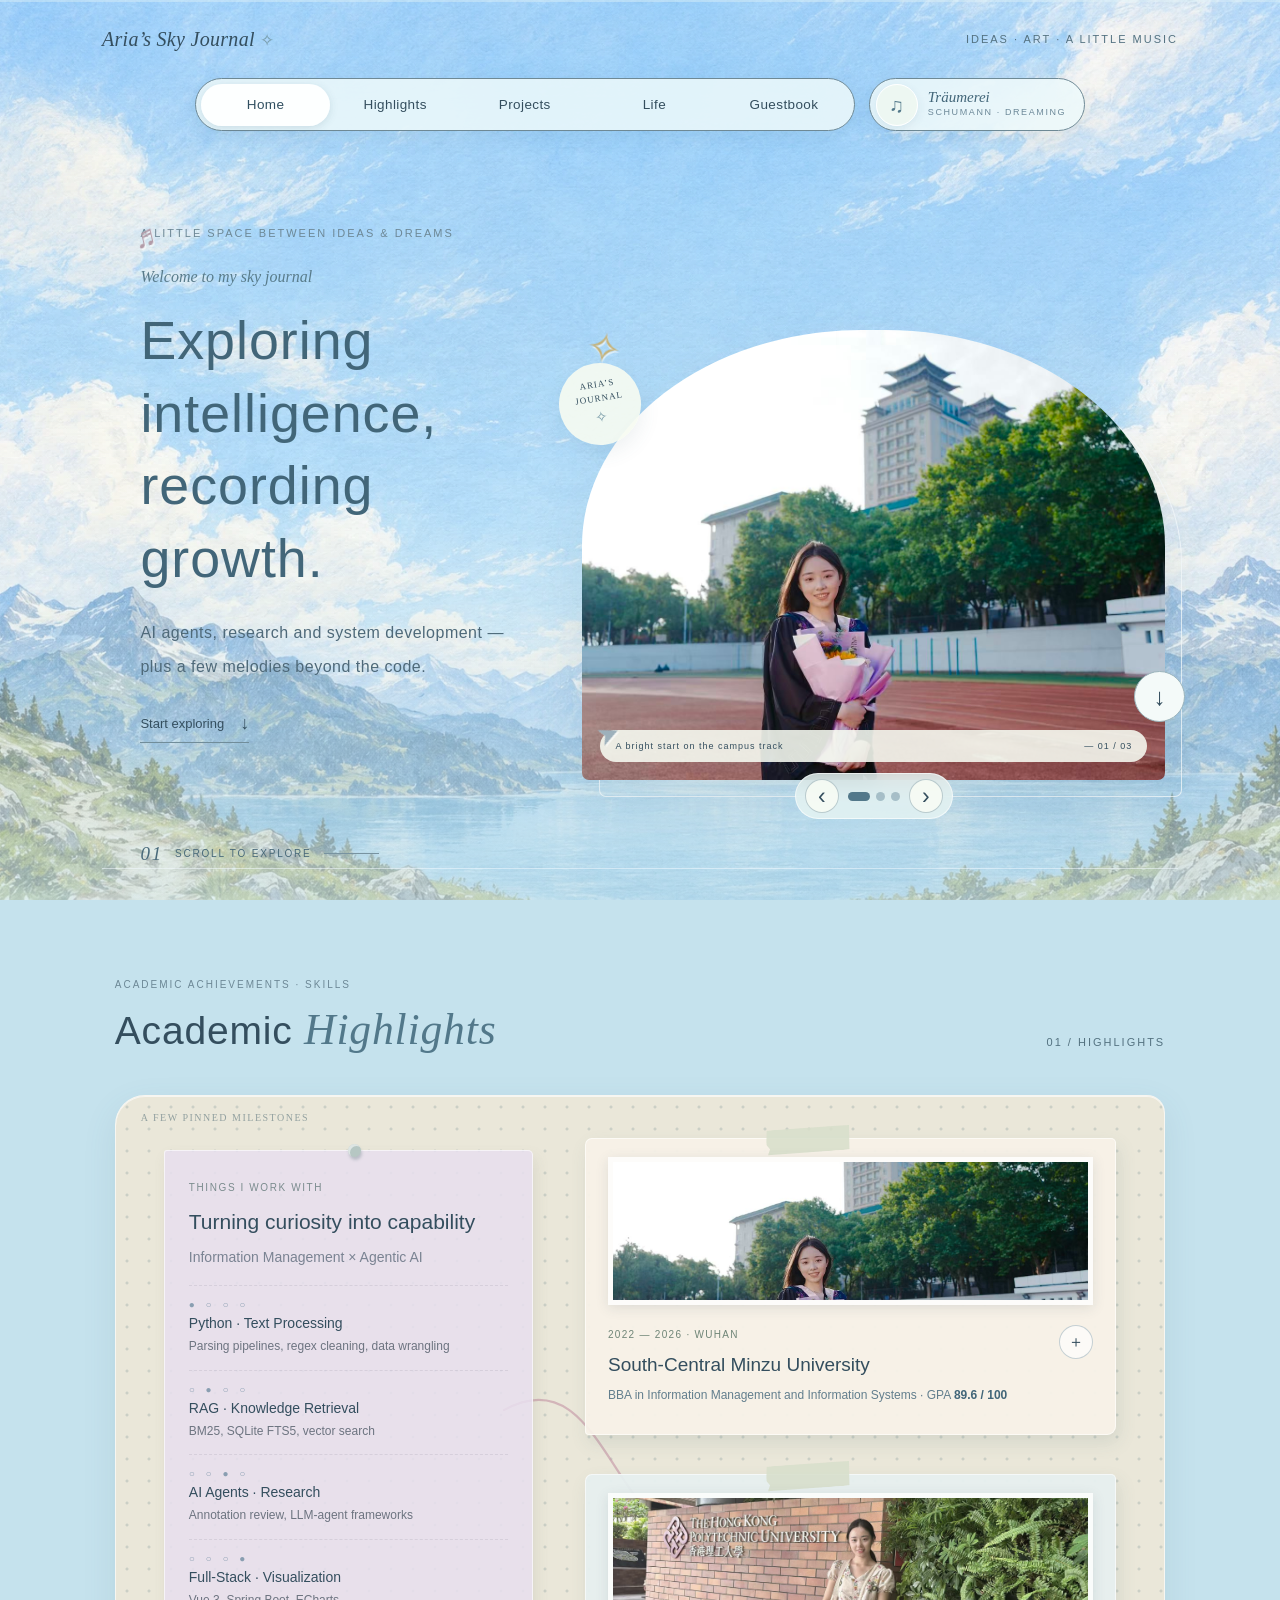
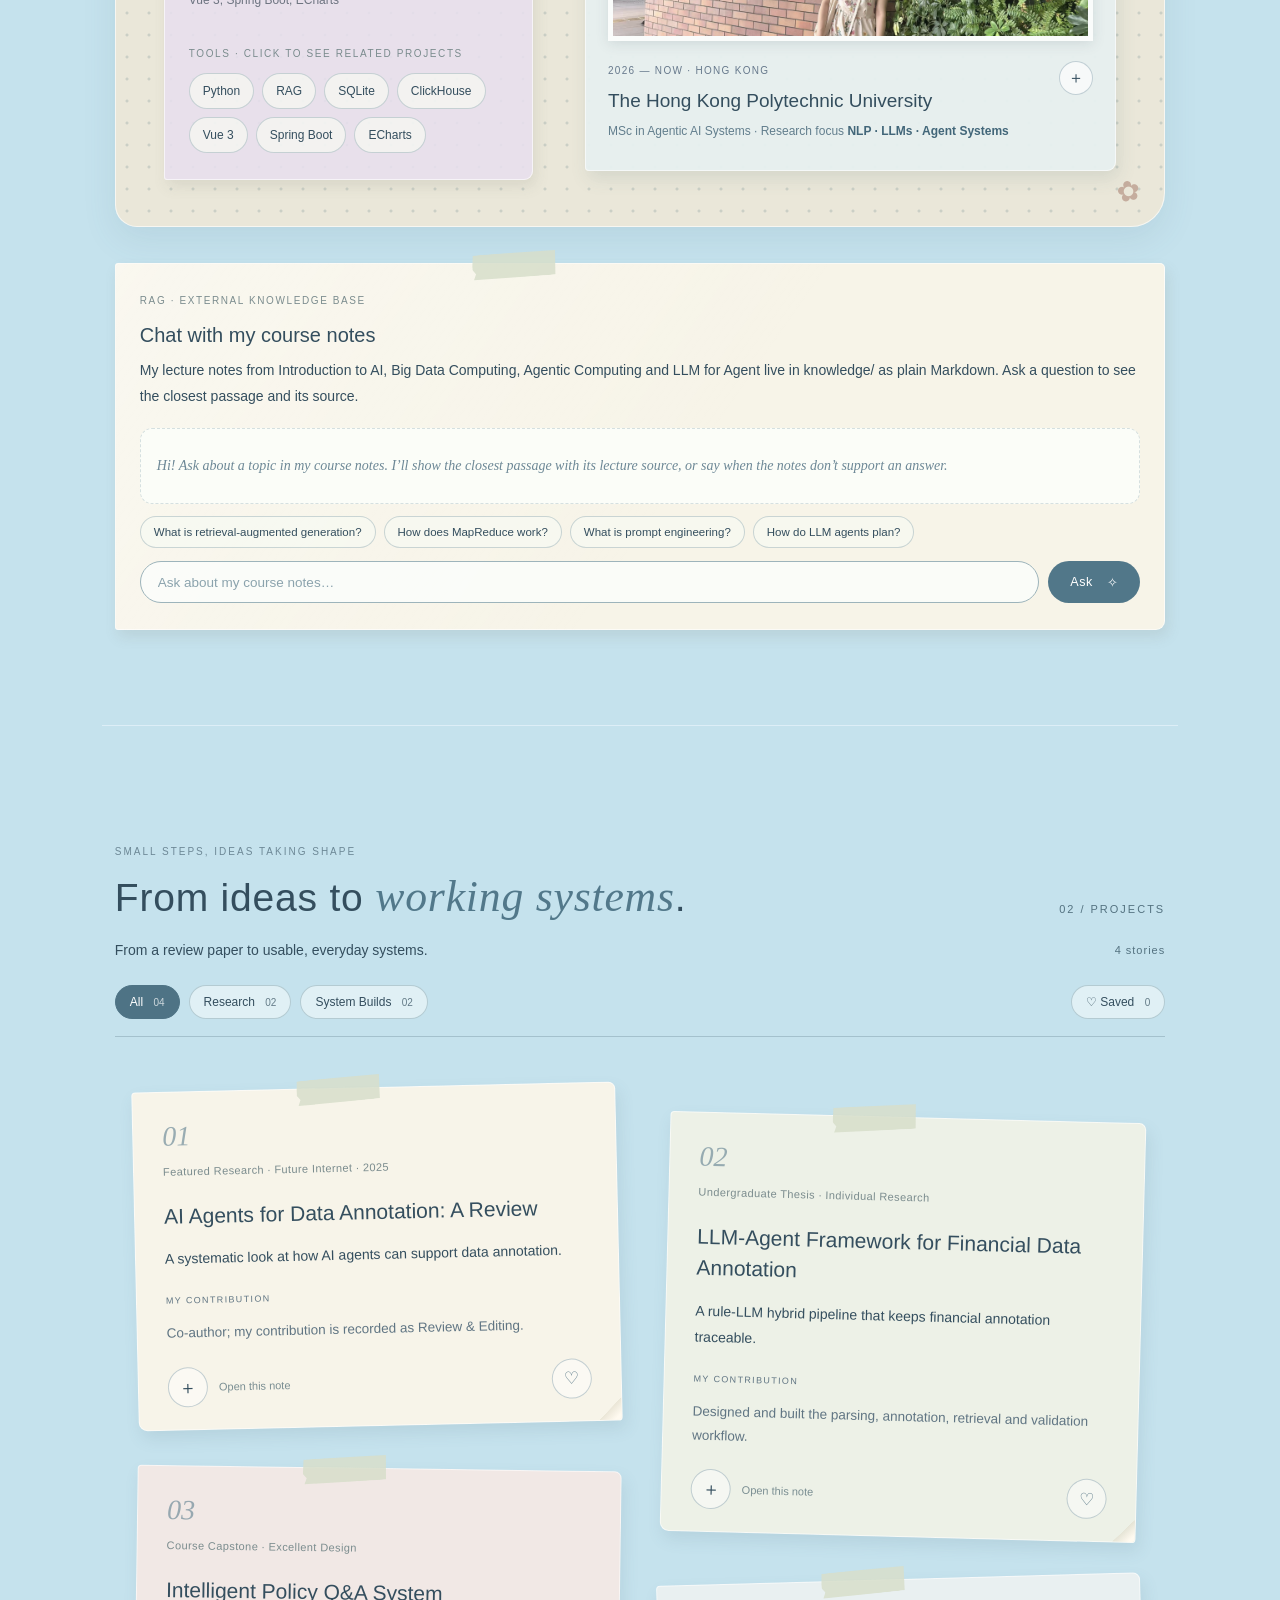
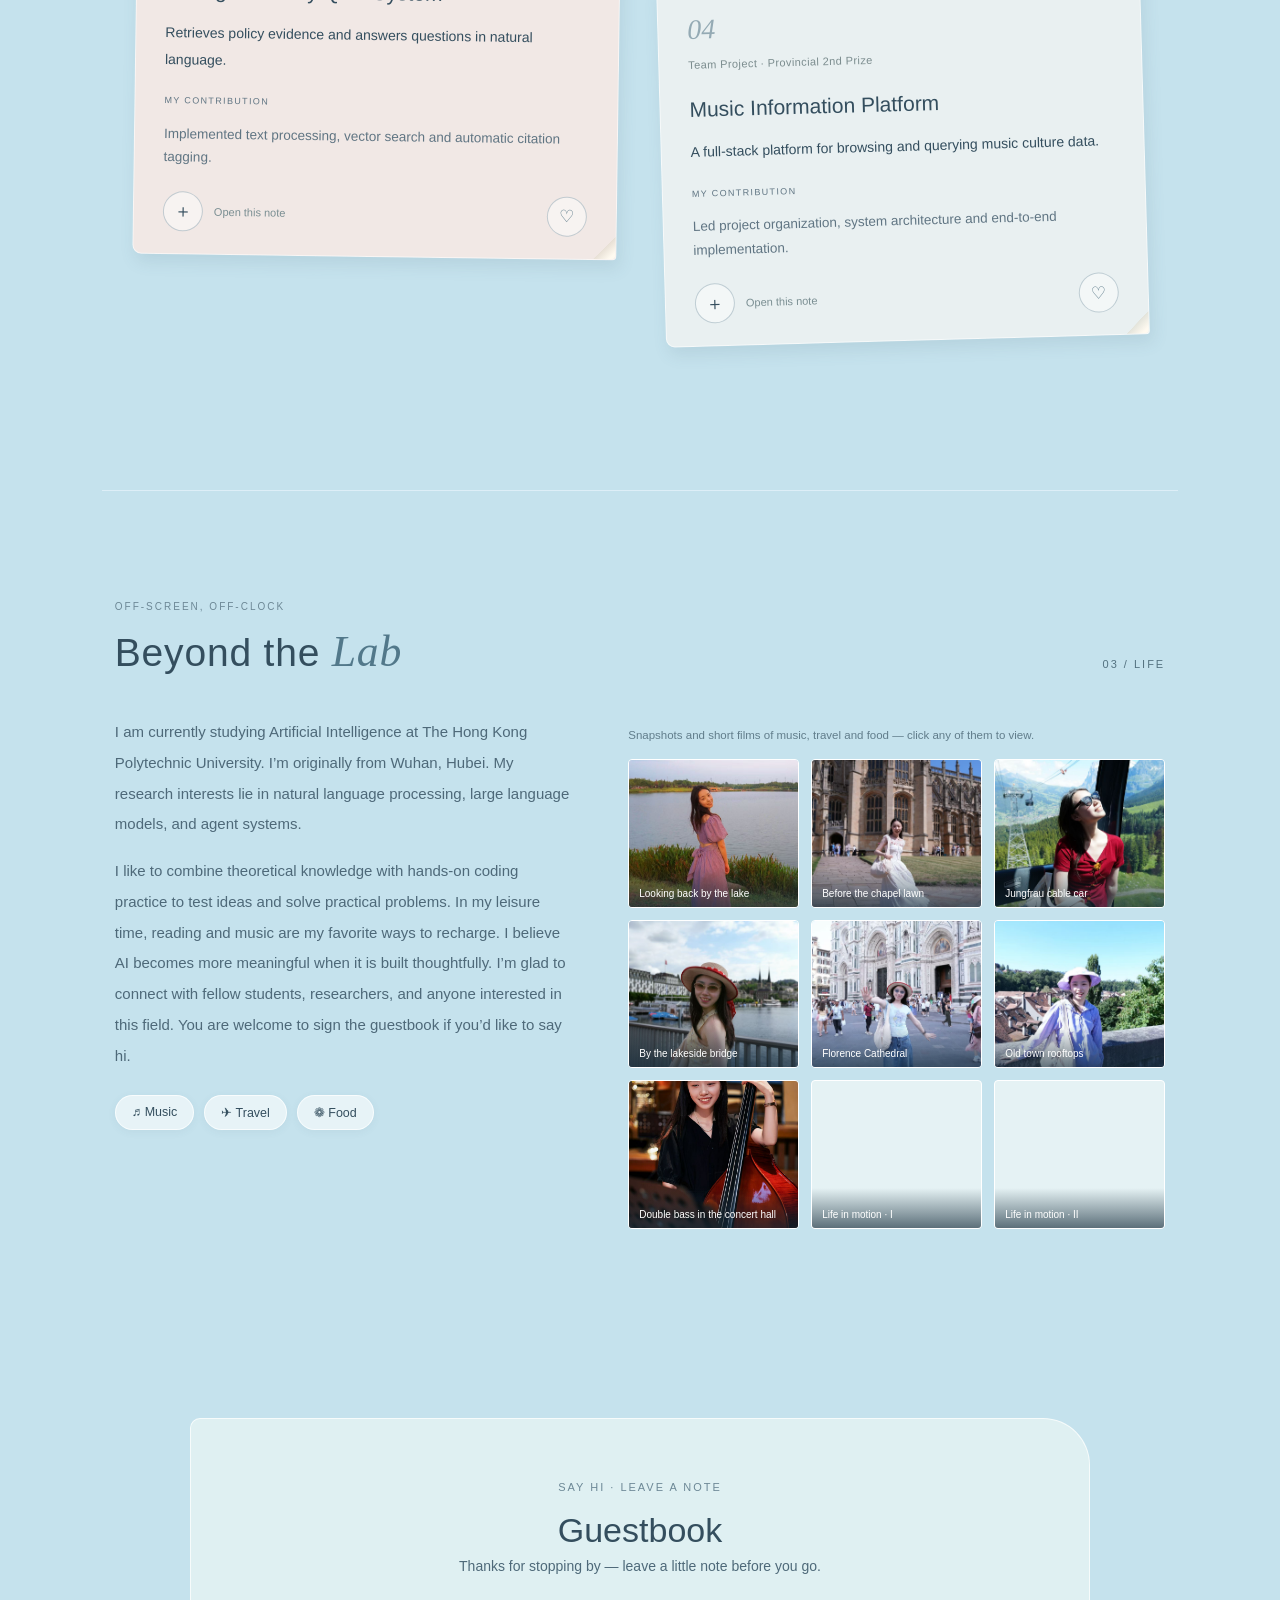
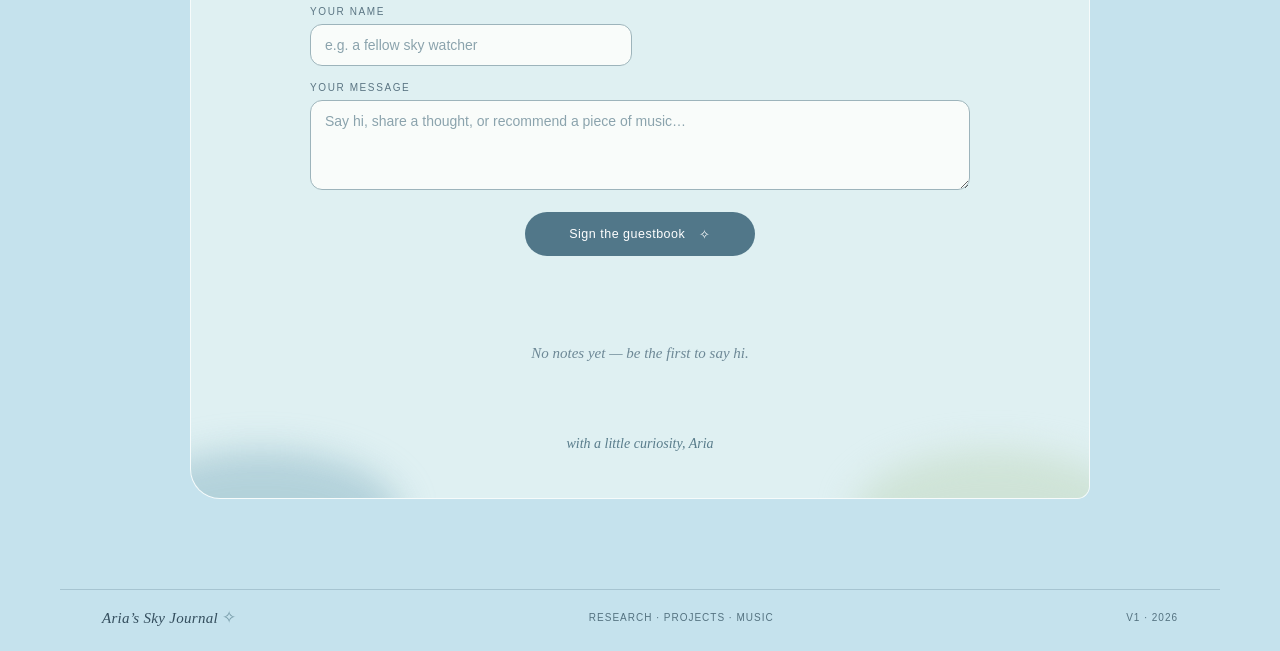
==== V1/index.html @ dca68eb3 "Add independently derived V1 portfolio under /V1" ====
<!doctype html>
<html lang="en">
<head>
<meta charset="utf-8">
<meta name="viewport" content="width=device-width,initial-scale=1">
<meta name="theme-color" content="#d5eaf3">
<meta name="description" content="Aria's sky journal: research, projects, campus highlights and a little music.">
<title>Aria’s Sky Journal</title>
<link rel="stylesheet" href="style.css">
<link rel="stylesheet" href="style.css">
<!-- 【V1迭代新增】Few-shot 生成的 pegboard 版式与内容状态反馈 -->
<link rel="stylesheet" href="v1.css">
</head>
<body>
<a class="skip" href="#main">Skip to main content</a>
<div class="paper-grain" aria-hidden="true"></div>
<div class="sky-cloud-layer" aria-hidden="true"></div>

<header class="masthead">
 <a class="wordmark" href="#home">Aria’s Sky Journal <span>✧</span></a>
 <span class="header-note">IDEAS · ART · A LITTLE MUSIC</span>
</header>

<!-- Music toggle sits beside the navigation bar, labelled with the English title of the piece -->
<div class="nav-bar">
 <nav class="pill-nav" aria-label="Page navigation">
  <a href="#home" data-nav="home">Home</a>
  <a href="#highlights" data-nav="highlights">Highlights</a>
  <a href="#projects" data-nav="projects">Projects</a>
  <a href="#life" data-nav="life">Life</a>
  <a href="#guestbook" data-nav="guestbook">Guestbook</a>
  <span class="nav-indicator" aria-hidden="true"></span>
 </nav>
 <div class="music-pill">
  <button id="sound-toggle" type="button" aria-pressed="false" aria-label="Play Schumann’s Träumerei" title="Play Schumann’s Träumerei"><span aria-hidden="true">♫</span></button>
  <span class="music-pill-text">Träumerei<small>Schumann · Dreaming</small></span>
 </div>
</div>

<div class="reading-progress" aria-hidden="true"><span id="progress-bar"></span></div>

<main id="main">

<!-- ======================= HOME ======================= -->
<section id="home" class="section hero-section" aria-labelledby="hero-title">
 <div class="home-stickers" aria-hidden="true"><span class="float-sticker sticker-note">♬</span><span class="float-sticker sticker-star">✧</span><span class="float-sticker sticker-plane">➤</span></div>
 <div class="hero-copy">
  <span class="eyebrow">A LITTLE SPACE BETWEEN IDEAS &amp; DREAMS</span>
  <p class="handwritten">Welcome to my sky journal</p>
  <h1 id="hero-title">Exploring intelligence,<br>recording growth.</h1>
  <p class="hero-description">AI agents, research and system development —<br>plus a few melodies beyond the code.</p>
  <a class="text-link" href="#highlights">Start exploring <span>↓</span></a>
  <div class="hero-caption"><span>01</span><span>SCROLL TO EXPLORE</span><i></i></div>
 </div>
 <div class="hero-art">
  <img id="hero-art-image" src="assets/hero-1.jpg" alt="Graduate in gown holding a bouquet on the campus track">
  <div class="photo-stamp">ARIA’S<br>JOURNAL <span>✧</span></div>
  <div class="art-caption"><span id="art-caption-text" aria-live="polite">A bright start on the campus track</span><span id="art-counter">— 01 / 03</span></div>
  <div class="art-controls" role="group" aria-label="Switch hero scenery">
   <button id="art-prev" class="art-step" aria-label="Previous scene">‹</button>
   <div id="art-dots"></div>
   <button id="art-next" class="art-step" aria-label="Next scene">›</button>
  </div>
  <a href="#highlights" class="circle-link" aria-label="Scroll down to explore">↓</a>
 </div>
</section>

<!-- ======================= HIGHLIGHTS ======================= -->
<section id="highlights" class="section highlights-section" aria-labelledby="highlights-title">
 <div class="section-heading reveal">
  <div><span class="eyebrow">ACADEMIC ACHIEVEMENTS · SKILLS</span><h2 id="highlights-title">Academic <em>Highlights</em></h2></div>
  <span class="section-number">01 / HIGHLIGHTS</span>
 </div>

 <div class="v1-highlight-board" role="group" aria-label="Academic and skills pinboard">
 <svg class="study-thread" viewBox="0 0 900 420" aria-hidden="true"><path d="M240 112 C390 28 385 350 570 290"/><path d="M558 279l23 10-16 17"/></svg>
 <div class="school-grid">
  <article class="paper-card school-card reveal" data-tilt>
   <span class="paper-tape" aria-hidden="true"></span>
   <img class="school-photo" src="assets/hero-1.jpg" alt="Aria holding a bouquet on a campus track" loading="lazy">
   <h3 class="school-title"><button class="school-head" type="button" aria-expanded="false" aria-controls="school-undergraduate">
    <span class="school-year">2022 — 2026 · WUHAN</span>
    <span class="school-name">South-Central Minzu University</span>
    <span class="school-sub">BBA in Information Management and Information Systems · GPA <strong>89.6 / 100</strong></span>
    <span class="school-toggle" aria-hidden="true">＋</span>
   </button></h3>
   <div class="school-detail" id="school-undergraduate" inert>
    <div><div class="school-detail-inner">
     <div class="school-columns">
      <div class="school-block">
       <span class="eyebrow">AWARDS</span>
       <ul class="award-list">
        <li><strong>First-Class University Scholarship</strong><span>2023</span></li>
        <li><strong>Third-Class University Scholarship</strong><span>2024 &amp; 2025</span></li>
        <li><strong>University Merit Student</strong><span>2023</span></li>
        <li><strong>Provincial 2nd Prize</strong><span>Chinese Collegiate Computing Competition</span></li>
       </ul>
      </div>
      <div class="school-block">
       <span class="eyebrow">OUTSTANDING ACADEMIC RECORDS</span>
       <ul class="record-list">
        <li><span>IS Development &amp; Practice</span><b>98</b></li>
        <li><span>Management Decision Analysis</span><b>97</b></li>
        <li><span>Web Development &amp; Design</span><b>95</b></li>
        <li><span>C Programming</span><b>95</b></li>
       </ul>
      </div>
     </div>
    </div></div>
   </div>
  </article>

  <article class="paper-card school-card sky-school reveal" data-tilt>
   <span class="paper-tape" aria-hidden="true"></span>
   <img class="school-photo" src="assets/hero-3.jpg" alt="Aria at the Hong Kong Polytechnic University entrance" loading="lazy">
   <h3 class="school-title"><button class="school-head" type="button" aria-expanded="false" aria-controls="school-postgraduate">
    <span class="school-year">2026 — NOW · HONG KONG</span>
    <span class="school-name">The Hong Kong Polytechnic University</span>
    <span class="school-sub">MSc in Agentic AI Systems · Research focus <strong>NLP · LLMs · Agent Systems</strong></span>
    <span class="school-toggle" aria-hidden="true">＋</span>
   </button></h3>
   <div class="school-detail" id="school-postgraduate" inert>
    <div><div class="school-detail-inner">
     <div class="school-block">
      <span class="eyebrow">CORE COURSES</span>
      <ul class="course-list">
       <li>LLM for Agent</li>
       <li>Big Data Computing</li>
       <li>Agentic Computing, Systems and Application</li>
       <li>Natural Language Processing</li>
       <li>Introduction to AI</li>
      </ul>
     </div>
    </div></div>
   </div>
  </article>
 </div>

 <article class="paper-card skill-paper reveal" data-tilt>
  <span class="paper-pin" aria-hidden="true"></span>
  <span class="eyebrow">THINGS I WORK WITH</span>
  <h3>Turning curiosity into capability</h3>
  <p class="skill-footnote">Information Management × Agentic AI</p>
  <ul class="skill-notes">
   <li><span class="skill-beads" aria-hidden="true">● ○ ○ ○</span><strong>Python · Text Processing</strong><small>Parsing pipelines, regex cleaning, data wrangling</small></li>
   <li><span class="skill-beads" aria-hidden="true">○ ● ○ ○</span><strong>RAG · Knowledge Retrieval</strong><small>BM25, SQLite FTS5, vector search</small></li>
   <li><span class="skill-beads" aria-hidden="true">○ ○ ● ○</span><strong>AI Agents · Research</strong><small>Annotation review, LLM-agent frameworks</small></li>
   <li><span class="skill-beads" aria-hidden="true">○ ○ ○ ●</span><strong>Full-Stack · Visualization</strong><small>Vue 3, Spring Boot, ECharts</small></li>
  </ul>
  <div class="skill-strip"><span class="eyebrow">TOOLS · CLICK TO SEE RELATED PROJECTS</span>
   <div>
    <button class="skill-chip" data-skill="Python">Python</button>
    <button class="skill-chip" data-skill="RAG">RAG</button>
    <button class="skill-chip" data-skill="SQLite">SQLite</button>
    <button class="skill-chip" data-skill="ClickHouse">ClickHouse</button>
    <button class="skill-chip" data-skill="Vue 3">Vue 3</button>
    <button class="skill-chip" data-skill="Spring Boot">Spring Boot</button>
    <button class="skill-chip" data-skill="ECharts">ECharts</button>
   </div>
  </div>
 </article>
 </div><!-- /v1-highlight-board -->

 <article class="paper-card knowledge-paper reveal" data-tilt>
  <span class="paper-tape" aria-hidden="true"></span>
  <span class="eyebrow">RAG · EXTERNAL KNOWLEDGE BASE</span>
  <h3>Chat with my course notes</h3>
  <p>My lecture notes from Introduction to AI, Big Data Computing, Agentic Computing and LLM for Agent live in <a href="knowledge/">knowledge/</a> as plain Markdown. Ask a question to see the closest passage and its source.</p>
  <div class="rag-chat">
   <div class="rag-log" id="rag-log" role="log" aria-live="polite">
   <p class="rag-welcome">Hi! Ask about a topic in my course notes. I’ll show the closest passage with its lecture source, or say when the notes don’t support an answer.</p>
   </div>
   <div class="rag-suggest" aria-label="Suggested questions">
    <button type="button">What is retrieval-augmented generation?</button>
    <button type="button">How does MapReduce work?</button>
    <button type="button">What is prompt engineering?</button>
    <button type="button">How do LLM agents plan?</button>
   </div>
   <form class="rag-input" id="rag-form">
    <input id="rag-question" type="text" maxlength="200" placeholder="Ask about my course notes…" autocomplete="off" aria-label="Ask about the course notes" required>
    <button class="primary" type="submit">Ask <span aria-hidden="true">✧</span></button>
   </form>
  </div>
 </article>
</section>

<!-- ======================= PROJECTS ======================= -->
<section id="projects" class="section projects-section" aria-labelledby="projects-title">
 <div class="section-heading reveal">
  <div><span class="eyebrow">SMALL STEPS, IDEAS TAKING SHAPE</span><h2 id="projects-title">From ideas to <em>working systems</em>.</h2></div>
  <span class="section-number">02 / PROJECTS</span>
 </div>
 <div class="projects-intro reveal"><p>From a review paper to usable, everyday systems.</p><span id="project-count" aria-live="polite">4 stories</span></div>
 <div class="filters reveal" role="group" aria-label="Filter projects by type">
  <button class="filter active" data-filter="all" aria-pressed="true">All <span>04</span></button>
  <button class="filter" data-filter="research" aria-pressed="false">Research <span>02</span></button>
  <button class="filter" data-filter="build" aria-pressed="false">System Builds <span>02</span></button>
  <button id="saved-filter" class="filter saved-filter" aria-pressed="false">♡ Saved <span id="saved-count">0</span></button>
 </div>
 <div id="project-list" class="project-list"></div>
</section>

<!-- ======================= LIFE ======================= -->
<section id="life" class="section life-section" aria-labelledby="life-title">
 <div class="section-heading reveal">
  <div><span class="eyebrow">OFF-SCREEN, OFF-CLOCK</span><h2 id="life-title">Beyond the <em>Lab</em></h2></div>
  <span class="section-number">03 / LIFE</span>
 </div>
 <div class="life-layout">
  <div class="life-copy reveal">
   <p>I am currently studying Artificial Intelligence at The Hong Kong Polytechnic University. I’m originally from Wuhan, Hubei. My research interests lie in natural language processing, large language models, and agent systems.</p>
   <p>I like to combine theoretical knowledge with hands-on coding practice to test ideas and solve practical problems. In my leisure time, reading and music are my favorite ways to recharge. I believe AI becomes more meaningful when it is built thoughtfully. I’m glad to connect with fellow students, researchers, and anyone interested in this field. You are welcome to sign the guestbook if you’d like to say hi.</p>
   <div class="hobby-badges"><span>♬ Music</span><span>✈ Travel</span><span>❁ Food</span></div>
  </div>
  <div class="life-media reveal">
   <p class="local-note">Snapshots and short films of music, travel and food — click any of them to view.</p>
   <div id="media-gallery" class="media-gallery" aria-live="polite"></div>
   <p id="gallery-empty" class="empty-state gallery-empty" hidden>No moments yet — add your favorite snapshots of music, travel and food.</p>
  </div>
 </div>
</section>

<!-- ======================= GUESTBOOK ======================= -->
<section id="guestbook" class="section guestbook-section" aria-labelledby="guestbook-title">
 <div class="guestbook-sky reveal">
  <div class="guestbook-stars" aria-hidden="true"><span>✧</span><span>⋆</span><span>✧</span><span>⋆</span><span>✧</span></div>
  <span class="eyebrow">SAY HI · LEAVE A NOTE</span>
  <h2 id="guestbook-title">Guestbook</h2>
  <p class="guestbook-intro">Thanks for stopping by — leave a little note before you go.</p>
  <form id="guestbook-form" class="guestbook-form">
   <label class="field"><span>YOUR NAME</span><input id="guest-name" name="name" type="text" maxlength="40" placeholder="e.g. a fellow sky watcher" autocomplete="name" required></label>
   <label class="field field-wide"><span>YOUR MESSAGE</span><textarea id="guest-message" name="message" rows="4" maxlength="500" placeholder="Say hi, share a thought, or recommend a piece of music…" required></textarea></label>
   <button class="primary" type="submit">Sign the guestbook <span aria-hidden="true">✧</span></button>
  </form>
  <div id="guestbook-list" class="guestbook-list" aria-live="polite"></div>
  <p id="guestbook-empty" class="empty-state">No notes yet — be the first to say hi.</p>
  <span class="handwritten guestbook-sign">with a little curiosity, Aria</span>
 </div>
</section>

</main>

<footer>
 <a class="wordmark" href="#home">Aria’s Sky Journal <span>✧</span></a>
 <span>RESEARCH · PROJECTS · MUSIC</span>
 <span>V1 · 2026</span>
</footer>

<button class="back-top" aria-label="Back to top">↑</button>

<dialog id="media-dialog" class="media-dialog">
 <button class="dialog-close" aria-label="Close preview">×</button>
 <div id="media-content"></div>
 <p id="media-caption"></p>
</dialog>

<audio id="soundtrack" src="assets/traumerei.mp3" preload="auto" loop hidden></audio>
<p id="audio-status" class="sr-only" role="status" aria-live="polite"></p>

<script src="projects.js"></script>
<script src="knowledge-data.js"></script>
<script src="app.js"></script>
<script src="rag.js"></script>
<!-- 【V1迭代新增】导航语义、拼贴布局与微交互 -->
<script src="v1.js"></script>

</body>
</html>
---- V1/style.css ----
/* ============================================================
   Aria's Sky Journal — V1 base styles inherited from frozen V0
   Soft sky palette, paper cards, desktop-first layout.
   ============================================================ */
:root{
 --ink:#344e5e;--muted:#627e8d;--line:#7995a1;--paper:#f4fafb;
 --blue:#b9dfef;--accent:#52788a;--ease:cubic-bezier(.22,.72,.2,1);
 --paper-cream:#f7f4e8;--paper-pink:#f5e8e4;--paper-sage:#e7eee5;--paper-lilac:#ece6f1;
 --mountain-shift:0px;--cloud-shift:0px;
}
*{box-sizing:border-box}
html{scroll-behavior:smooth;scroll-padding-top:104px}
body{margin:0;color:var(--ink);font-family:"Avenir Next","Helvetica Neue",Helvetica,Arial,sans-serif;background:#c5e2ed url('assets/sky.webp') center top/cover fixed;min-height:100vh}
.paper-grain{position:fixed;inset:0;pointer-events:none;z-index:-1;background:linear-gradient(180deg,#f6fbfd1a 0%,#ecf9fb2e 55%,#d2eaf1a8 100%)}
a{color:inherit;text-decoration:none}
button,input,textarea{font:inherit;color:inherit}
button,a,label{touch-action:manipulation}
button{cursor:pointer}
a:focus-visible,button:focus-visible,label:focus-within,input:focus-visible,textarea:focus-visible{outline:2px solid #365b6e;outline-offset:3px}
.sr-only{position:absolute;width:1px;height:1px;padding:0;margin:-1px;overflow:hidden;clip:rect(0 0 0 0);white-space:nowrap;border:0}
.skip{position:fixed;top:-100px;left:15px;z-index:50;padding:12px;background:white}.skip:focus{top:15px}
.handwritten{font:italic 16px Georgia,serif;color:#597c8b}
.eyebrow{font-size:11px;letter-spacing:2px;color:#6d8896}

/* ---------- header ---------- */
.masthead{height:78px;max-width:1160px;margin:auto;padding:0 42px;display:flex;align-items:center;justify-content:space-between}
.wordmark{font:italic 20px Georgia,serif;letter-spacing:.3px}
.wordmark span{font:normal 17px sans-serif;color:#769ba8}
.header-note{font-size:11px;letter-spacing:2px;color:#547281}

/* ---------- navigation bar + music pill ---------- */
.nav-bar{position:sticky;top:13px;z-index:20;width:min(960px,calc(100% - 40px));height:53px;margin:0 auto -53px;display:flex;align-items:center;justify-content:center;gap:14px}
.pill-nav{position:relative;flex:0 1 660px;height:53px;display:flex;align-items:center;padding:5px;border:1px solid #6e8995;border-radius:36px;background:#eef9fbd9;backdrop-filter:blur(18px);-webkit-backdrop-filter:blur(18px);box-shadow:0 5px 20px #395a6b14}
.pill-nav a{position:relative;z-index:1;flex:1;height:42px;display:grid;place-items:center;font-size:13.5px;letter-spacing:.4px;border-radius:25px;white-space:nowrap;transition:color .25s}
.pill-nav a.active{color:#304f60}
.pill-nav a:hover{color:#31566b}
.nav-indicator{position:absolute;width:calc((100% - 10px)/5);height:42px;left:5px;top:5px;border-radius:25px;background:#ffffffed;box-shadow:0 2px 9px #375b6b26;transform:translateX(var(--nav-x,0));transition:transform .42s var(--ease)}
.music-pill{display:flex;align-items:center;gap:10px;height:53px;padding:5px 18px 5px 6px;border:1px solid #6e8995;border-radius:36px;background:#eef9fbd9;backdrop-filter:blur(18px);-webkit-backdrop-filter:blur(18px);box-shadow:0 5px 20px #395a6b14}
#sound-toggle{width:42px;height:42px;flex:none;display:grid;place-items:center;border:1px solid #fff;border-radius:50%;background:#eff9f2dc;color:#52788a;box-shadow:0 3px 10px #34536518;transition:transform .2s,background .3s,color .3s}
#sound-toggle span{font-size:20px;line-height:1}
#sound-toggle:hover{transform:scale(1.07);background:#fff}
#sound-toggle.is-playing{background:#52788a;color:#fff}
#sound-toggle.is-playing span{display:inline-block;animation:note-nod 1.8s ease-in-out infinite}
.music-pill-text{display:grid;line-height:1.3;font:italic 15px Georgia,serif;color:#426679;white-space:nowrap}
.music-pill-text small{font:9px/1.5 sans-serif;letter-spacing:1.6px;color:#6c8898;text-transform:uppercase}
.reading-progress{height:2px;position:fixed;z-index:30;top:0;left:0;right:0;background:#dff1f56c}
.reading-progress span{display:block;width:0;height:100%;background:#527b8e;transition:width .08s linear}

/* ---------- shared layout ---------- */
main{max-width:1160px;margin:auto;padding:0 42px}
.section{scroll-margin-top:96px;position:relative}
.section-heading{display:flex;justify-content:space-between;align-items:end;margin-bottom:41px}
.section-heading .eyebrow{font-size:10px}
.section-heading h2{font-size:clamp(30px,3.2vw,39px);font-weight:500;letter-spacing:.8px;margin:12px 0 0}
.section-heading h2 em{font:italic 1.12em Georgia,serif;color:#52788a}
.section-number{padding-bottom:6px;font-size:11px;letter-spacing:2px;color:#547280}
.empty-state{text-align:center;padding:40px 20px;font:italic 15px Georgia,serif;color:#6d8896}

/* scroll-reveal animation */
.reveal{opacity:0;transform:translateY(22px);transition:opacity .75s var(--ease),transform .75s var(--ease)}
.reveal.in-view{opacity:1;transform:none}

/* ---------- hero ---------- */
.hero-section{min-height:710px;height:min(790px,calc(100svh - 80px));padding-top:145px;padding-bottom:80px;display:grid;grid-template-columns:.83fr 1.17fr;align-items:center;gap:58px}
.hero-copy{align-self:center;padding:0 0 23px 3vw}
.hero-copy .handwritten{margin:27px 0 18px}
.hero-copy h1{font-size:clamp(42px,4.2vw,54px);font-weight:500;line-height:1.35;letter-spacing:1px;margin:0;color:#426679}
.hero-description{font-size:16px;line-height:2.1;letter-spacing:.5px;color:#4e6979;margin:22px 0 29px}
.text-link{display:inline-flex;align-items:center;gap:16px;border-bottom:1px solid #718d9a;padding:0 0 8px;font-size:13px}
.text-link span{font-size:18px;transition:transform .2s}
.text-link:hover span{transform:translateY(3px)}
.hero-caption{margin-top:100px;display:flex;align-items:center;gap:12px;font-size:10px;letter-spacing:1.8px;color:#496a7a}
.hero-caption>span:first-child{font:italic 19px Georgia,serif}
.hero-caption i{display:block;width:55px;height:1px;background:#7893a0}
.hero-art{height:450px;align-self:center;position:relative;margin-right:1vw}
.hero-art:before{content:"";position:absolute;inset:17px -17px -17px 17px;border:1px solid #f7fcfdc2;border-radius:48% 48% 7px 7px}
.hero-art>img{position:relative;width:100%;height:100%;object-fit:cover;border-radius:48% 48% 7px 7px;box-shadow:0 24px 55px #3d61751c;cursor:pointer;transition:opacity .55s ease-out,transform 1.1s ease-out}
.hero-art:hover>img{transform:scale(1.015)}
.photo-stamp{position:absolute;top:33px;left:-23px;border-radius:50%;background:#f7fbf1e8;width:82px;height:82px;display:grid;align-content:center;text-align:center;font:9px/1.55 Georgia,serif;letter-spacing:1px;transform:rotate(-9deg);box-shadow:0 8px 20px #3e607317}
.photo-stamp span{font-size:15px;color:#789aa7}
.art-caption{position:absolute;bottom:18px;left:18px;right:18px;border-radius:22px;padding:11px 15px;background:#f7fcf3df;font:italic 13px Georgia,serif;display:flex;justify-content:space-between;gap:10px}
.art-caption span{font:9px sans-serif;letter-spacing:1px;align-self:center}
#art-caption-text{transition:opacity .55s ease-out}
.art-controls{position:absolute;z-index:3;left:50%;bottom:-39px;transform:translateX(-50%);display:flex;align-items:center;gap:9px;padding:5px 9px;border:1px solid #fff9;border-radius:24px;background:#eaf7f4c7;backdrop-filter:blur(10px);-webkit-backdrop-filter:blur(10px)}
.art-step{width:34px;height:34px;display:grid;place-items:center;padding:0;border:1px solid #7795a277;border-radius:50%;background:#f7fbf4e8;font-size:23px;line-height:1;transition:transform .2s,background .2s}
.art-step:hover{transform:scale(1.06);background:#fff}
#art-dots{display:flex;align-items:center;gap:6px}
.scene-dot{width:9px;height:9px;padding:0;border:0;border-radius:50%;background:#67899a77;transition:width .22s,background .22s}
.scene-dot[aria-pressed="true"]{width:22px;border-radius:8px;background:#52788a}
.circle-link{position:absolute;right:-20px;bottom:58px;border-radius:50%;width:51px;height:51px;background:#f4faf9;border:1px solid #9bb4bb;display:grid;place-items:center;font-size:24px;transition:transform .25s}
.circle-link:hover{transform:translateY(4px)}

/* ---------- highlights section ---------- */
.highlights-section{padding:105px max(1vw,0px) 95px;border-top:1px solid #f2faff88}
.school-grid{display:grid;grid-template-columns:1fr 1fr;gap:34px;align-items:start;margin-bottom:38px}
.school-card{--angle:-1.2deg;background:var(--paper-sage);padding:24px 24px 20px}
.school-card.sky-school{--angle:1.2deg;background:#e3eaf0}
.school-title{margin:0}
.school-head{position:relative;display:block;width:100%;text-align:left;background:none;border:0;padding:4px 46px 6px 0;cursor:pointer}
.school-year{display:block;font-size:10px;letter-spacing:2px;color:#6f8577;margin-top:6px}
.sky-school .school-year{color:#67798c}
.school-name{display:block;font-size:21px;font-weight:500;line-height:1.45;margin:10px 0 6px;color:var(--ink)}
.school-sub{display:block;font-size:13px;line-height:1.8;color:var(--muted)}
.school-sub strong{color:#426679;font-weight:600}
.school-toggle{position:absolute;right:0;top:6px;width:34px;height:34px;border:1px solid #7795a26b;border-radius:50%;background:#ffffffa8;display:grid;place-items:center;font-size:16px;transition:transform .4s var(--ease),background .3s}
.school-card.open .school-toggle{transform:rotate(45deg);background:#fff}
.school-detail{display:grid;grid-template-rows:0fr;transition:grid-template-rows .55s var(--ease)}
.school-detail>div{min-height:0;overflow:hidden}
.school-card.open .school-detail{grid-template-rows:1fr}
.school-detail-inner{padding:18px 2px 10px;border-top:1px dashed #9db4bb66;margin-top:14px}
.school-columns{display:grid;grid-template-columns:1fr 1fr;gap:26px}
.school-block .eyebrow{display:block;margin-bottom:4px}

/* paper cards */
.paper-card{position:relative;align-self:start;min-width:0;background:var(--paper-cream);padding:26px 24px;border:1px solid #fff9;border-radius:3px 5px 9px 3px;box-shadow:3px 7px 14px #76766d24;transform:perspective(900px) rotate(var(--angle,0deg)) rotateX(var(--tilt-x,0deg)) rotateY(var(--tilt-y,0deg));transition:transform .6s ease-out,box-shadow .6s ease-out;background-image:linear-gradient(125deg,#ffffff55,transparent 55%)}
.paper-card[data-tilt]:hover{transform:perspective(900px) translateY(-4px) rotate(calc(var(--angle,0deg) + .6deg)) rotateX(var(--tilt-x,0deg)) rotateY(var(--tilt-y,0deg));box-shadow:4px 13px 23px #6a76782d,0 0 20px #fff7;z-index:3}
.paper-card h3{font-size:20px;font-weight:500;line-height:1.5;margin:12px 0 8px}
.paper-card p{font-size:14px;line-height:1.85;margin:8px 0}
.paper-card .eyebrow{font-size:10px;letter-spacing:1.6px;color:#7b8c8e}
.paper-tape{position:absolute;top:-12px;left:34%;width:85px;height:26px;background:#d8dfcad9;transform:rotate(-5deg);clip-path:polygon(2% 0,99% 6%,97% 100%,1% 95%,4% 73%,0 55%);box-shadow:0 2px 4px #5167510d}
.paper-pin{position:absolute;top:-7px;left:50%;width:13px;height:13px;border-radius:50%;background:#b6c7c3;box-shadow:1px 3px 3px #607b8155,inset 2px 2px #fff8}
.award-list{list-style:none;margin:12px 0 0;padding:0}
.award-list li{display:flex;justify-content:space-between;gap:14px;align-items:baseline;padding:11px 0;border-top:1px dashed #c9a8a466}
.award-list strong{font-weight:500;font-size:14px;line-height:1.6}
.award-list span{font-size:11px;color:#8a7a80;text-align:right;white-space:nowrap}
.record-list{list-style:none;margin:12px 0 0;padding:0}
.record-list li{display:flex;justify-content:space-between;align-items:center;gap:12px;padding:8.5px 0;border-top:1px dashed #b1aabb55;font-size:13px}
.record-list b{font:italic 17px Georgia,serif;color:#7a6f8a}
.course-list{list-style:none;margin:14px 0 0;padding:0;display:grid;gap:9px}
.course-list li{position:relative;padding:10px 14px 10px 32px;background:#f2f7f0;border:1px dashed #a4b4a566;border-radius:14px;font-size:13px;line-height:1.6}
.course-list li::before{content:"✧";position:absolute;left:13px;top:50%;transform:translateY(-50%);color:#8fa98f;font-size:12px}
.skill-paper{--angle:.6deg;background:#ece6f0ed}
.skill-paper .skill-notes{display:grid;grid-template-columns:1fr 1fr;column-gap:40px}
.skill-footnote{font-size:12px;color:#7a8392}
.skill-notes{padding:0;list-style:none;margin:14px 0 0}
.skill-notes li{padding:11px 0;border-top:1px dashed #b1aabb55}
.skill-notes strong,.skill-notes small,.skill-beads{display:block}
.skill-notes strong{font-size:14px;font-weight:500;margin:5px 0}
.skill-notes small{font-size:12px;line-height:1.7;color:#6d7480}
.skill-beads{font-size:10px;letter-spacing:5px;color:#a193ac}
.skill-strip{margin-top:20px}
.skill-strip>span{font-size:10px;letter-spacing:1.6px;color:#7b8c8e}
.skill-strip>div{display:flex;flex-wrap:wrap;gap:8px;margin-top:12px}
.skill-chip{font-size:12px;line-height:1.35;padding:9px 13px;border:1px solid #7795a25c;border-radius:20px;background:#f7faf3b5;transition:background .25s,color .25s,transform .25s}
.skill-chip:hover{transform:translateY(-2px);background:#fff}
.skill-chip.active{background:#4e7385;color:#fff;border-color:#4e7385}
.knowledge-paper{margin-top:36px;--angle:-.6deg}
.rag-chat{margin-top:18px}
.rag-log{display:grid;gap:10px;max-height:300px;overflow-y:auto;padding:16px;background:#fbfdf8;border:1px dashed #9db4bb66;border-radius:12px}
.rag-welcome{margin:0;font:italic 13.5px/1.8 Georgia,serif;color:#6d8896}
.rag-msg{max-width:86%;padding:10px 14px;border-radius:13px;font-size:13px;line-height:1.75}
.rag-msg.user{justify-self:end;background:#52788a;color:#fff;border-bottom-right-radius:4px}
.rag-msg.bot{justify-self:start;background:#fff;border:1px solid #e2e8dd;border-bottom-left-radius:4px;overflow-wrap:anywhere}
.rag-msg.status{justify-self:start;background:transparent;border:0;padding:2px 4px;font:italic 12px Georgia,serif;color:#7b93a0}
.rag-src{display:block;margin-top:9px;font:italic 11.5px Georgia,serif;color:#7b8c8e}
.rag-more{display:block;margin-top:5px;font-size:11.5px;color:#6d8896}
.rag-suggest{display:flex;flex-wrap:wrap;gap:8px;margin-top:12px}
.rag-suggest button{font-size:11.5px;line-height:1.4;padding:7px 13px;border:1px solid #7795a25c;border-radius:18px;background:#f7faf3b5;transition:background .25s,transform .25s}
.rag-suggest button:hover{transform:translateY(-2px);background:#fff}
.rag-input{display:flex;gap:9px;margin-top:13px}
.rag-input input{flex:1;min-width:0;border:1px solid #9db4bb;background:#fbfdfaee;border-radius:24px;padding:11px 17px;font-size:13.5px;transition:border-color .25s,box-shadow .25s}
.rag-input input::placeholder{color:#8ba3ad}
.rag-input input:focus{outline:none;border-color:#52788a;box-shadow:0 0 0 3px #52788a22}
.rag-input .primary{min-height:42px;padding:0 22px}

/* ---------- projects ---------- */
.projects-section{padding:115px max(1vw,0px) 95px;border-top:1px solid #f2faff88}
.projects-intro{display:flex;align-items:center;justify-content:space-between;margin:-20px 0 27px}
.projects-intro p{font-size:14px;margin:0}
.projects-intro span{font-size:11px;letter-spacing:1px;color:#547280}
.filters{display:flex;gap:9px;align-items:center;flex-wrap:wrap;padding:0 0 17px;border-bottom:1px solid #6987975c}
.filter{font-size:12px;background:#eef8f9a8;border:1px solid #70909b63;border-radius:22px;padding:9px 14px;transition:background .25s,color .25s,border-color .25s}
.filter span{font-size:10px;margin-left:7px;opacity:.72}
.filter:hover,.filter.active{background:#4e7385;color:white;border-color:#4e7385}
.saved-filter{margin-left:auto}
.saved-filter.on{background:#a65c69;border-color:#a65c69}
.project-list{position:relative;border:0;margin:42px 14px 0;min-height:100px;transition:height .6s ease-out}
.project-row{animation:row-in .35s var(--ease) both}
.project-row[hidden]{display:none}
.project-detail{display:grid;grid-template-rows:0fr;transition:grid-template-rows .5s var(--ease)}
.project-detail>div{min-height:0;overflow:hidden}
.project-row.open .project-detail{grid-template-rows:1fr}
.detail-inner{padding:14px 4px 4px;font-size:13.5px;line-height:1.9}
.detail-inner ul{margin:8px 0;padding-left:18px}
.detail-inner li{padding:3px 0}
.detail-inner a{border-bottom:1px solid #6c8996}
@keyframes row-in{from{opacity:0;transform:translateY(8px)}to{opacity:1;transform:none}}

/* ---------- life ---------- */
.life-section{padding:105px max(1vw,0px) 95px;border-top:1px solid #f2faff88}
.life-layout{display:grid;grid-template-columns:.92fr 1.08fr;gap:56px;align-items:start}
.life-copy p{font-size:15px;line-height:2.05;color:#4e6979;margin:0 0 16px}
.hobby-badges{display:flex;gap:10px;margin-top:24px;flex-wrap:wrap}
.hobby-badges span{font-size:12.5px;padding:9px 16px;border-radius:20px;background:#f1f9fac4;border:1px solid #ffffffb8;box-shadow:0 2px 8px #395a6b10}
.upload-row{display:flex;gap:20px;flex-wrap:wrap}
.upload-link{font-size:13px;display:inline-block;padding:8px 0;border-bottom:1px solid #8fa9b1;cursor:pointer;transition:color .2s}
.upload-link:hover{color:#193e52}
.local-note{font-size:11.5px;color:#617d8b;margin:12px 0 4px}
.media-gallery{display:grid;grid-template-columns:repeat(3,minmax(0,1fr));gap:12px;margin-top:18px}
.media-item{position:relative;aspect-ratio:1.15;overflow:hidden;border:1px solid white;background:#e5f2f4;border-radius:4px;cursor:pointer;padding:0;transition:transform .3s,box-shadow .3s}
.media-item:hover{transform:translateY(-3px);box-shadow:0 10px 22px #3d617522}
.media-item img,.media-item video{width:100%;height:100%;object-fit:cover}
.media-item>span{position:absolute;bottom:0;left:0;right:0;color:#fff;background:linear-gradient(transparent,#132a39a6);font-size:10px;padding:21px 10px 8px;text-align:left}
.gallery-empty{padding:34px 20px;background:#eef8f970;border:1px dashed #9db4bb88;border-radius:12px;margin-top:18px}

/* ---------- guestbook ---------- */
.guestbook-section{padding:94px 0 90px}
.guestbook-sky{position:relative;overflow:hidden;max-width:900px;margin:0 auto;padding:58px 52px 46px;background:#e7f4f3bf;border:1px solid #ffffffb8;border-radius:10px 47px 13px 30px;text-align:center;transform:rotate(.3deg)}
.guestbook-sky:before,.guestbook-sky:after{content:"";position:absolute;width:280px;height:130px;bottom:-82px;border-radius:50%;background:#8bb6c483;filter:blur(17px)}
.guestbook-sky:before{left:-70px}
.guestbook-sky:after{right:-45px;background:#cadfcebf}
.guestbook-sky h2{font-size:34px;font-weight:500;margin:16px 0 8px}
.guestbook-intro{font-size:14px;color:#4e6979;margin:0}
.guestbook-form{position:relative;z-index:1;display:grid;grid-template-columns:1fr 1fr;gap:16px;max-width:660px;margin:32px auto 6px;text-align:left}
.field{display:grid;gap:7px}
.field-wide{grid-column:1/-1}
.field span{font-size:10px;letter-spacing:1.6px;color:#5b7583}
.field input,.field textarea{border:1px solid #9db4bb;background:#fbfdfaee;border-radius:12px;padding:12px 14px;font-size:14px;color:var(--ink);resize:vertical;transition:border-color .25s,box-shadow .25s}
.field input::placeholder,.field textarea::placeholder{color:#8ba3ad}
.field input:focus,.field textarea:focus{outline:none;border-color:#52788a;box-shadow:0 0 0 3px #52788a22}
.guestbook-form .primary{grid-column:1/-1;justify-self:center;min-width:230px;justify-content:center;margin-top:6px}
.primary{background:#517789;color:white;border-radius:30px;padding:0 26px;min-height:44px;display:inline-flex;align-items:center;gap:14px;border:0;font-size:12.5px;letter-spacing:.5px;cursor:pointer;transition:transform .2s,background .2s}
.primary:hover{background:#365d70;transform:translateY(-2px)}
.guestbook-list{position:relative;z-index:1;display:grid;grid-template-columns:repeat(auto-fill,minmax(230px,1fr));gap:18px;margin-top:34px;text-align:left}
.guest-note{position:relative;background:var(--paper-cream);border:1px solid #fff9;border-radius:3px 5px 9px 3px;padding:18px 18px 14px;box-shadow:3px 6px 14px #76766d21;transform:rotate(var(--note-angle,0deg));transition:transform .4s ease-out,box-shadow .4s ease-out;background-image:linear-gradient(125deg,#ffffff55,transparent 55%)}
.guest-note:hover{transform:rotate(0deg) translateY(-3px);box-shadow:4px 12px 22px #6a76782b}
.guest-note p{margin:0;font-size:13.5px;line-height:1.8;overflow-wrap:anywhere}
.guest-meta{display:block;margin-top:12px;font:italic 12px Georgia,serif;color:#8a9aa2}
.guest-note.just-added{animation:note-in .6s var(--ease) both}
@keyframes note-in{from{opacity:0;transform:translateY(16px) rotate(var(--note-angle,0deg))}to{opacity:1;transform:rotate(var(--note-angle,0deg))}}
.guestbook-sign{display:block;margin-top:34px;font-size:14px}

/* ---------- footer & floating ---------- */
footer{max-width:1160px;margin:auto;padding:17px 42px 23px;border-top:1px solid #66869551;display:flex;align-items:center;justify-content:space-between;gap:12px}
footer .wordmark{font-size:15px}
footer>span{font-size:10px;letter-spacing:1px;color:#547280}
.back-top{position:fixed;right:20px;bottom:22px;width:41px;height:41px;border:1px solid #7492a0;border-radius:50%;background:#f2f9f0e8;box-shadow:0 4px 14px #38576d19;z-index:10;opacity:0;transform:translateY(8px);pointer-events:none;transition:opacity .25s,transform .25s}
.back-top.visible{opacity:1;transform:none;pointer-events:auto}

/* ---------- media dialog ---------- */
.media-dialog{width:min(900px,calc(100% - 30px));max-height:90svh;padding:24px;border:1px solid white;background:#eff8f6f5;border-radius:8px;box-shadow:0 25px 80px #1e3d4f52}
.media-dialog::backdrop{background:#29485a8a;backdrop-filter:blur(5px)}
.media-dialog img,.media-dialog video{display:block;max-width:100%;max-height:76svh;margin:auto}
.media-dialog p{text-align:center;font-size:11px}
.dialog-close{position:absolute;right:8px;top:7px;z-index:2;width:36px;height:36px;border:0;background:#f1f7f3;border-radius:50%;font-size:23px}

/* ---------- responsive ---------- */
@media(min-width:1400px){.hero-section{height:min(840px,calc(100svh - 80px))}.hero-art{height:500px}}
@media(max-width:1080px){
 .hero-section{gap:40px}
 .life-layout{gap:40px}
}
@media(max-width:1000px){
 .school-grid{grid-template-columns:1fr;max-width:640px;margin-left:auto;margin-right:auto}
 .skill-paper .skill-notes{grid-template-columns:1fr}
 .life-layout{grid-template-columns:1fr;gap:44px}
}
@media(max-width:900px){
 .music-pill-text{display:none}
 .music-pill{width:53px;padding:5px;justify-content:center}
 .nav-bar{gap:10px}
 .pill-nav a{font-size:12px}
}
@media(max-width:860px){
 .masthead{padding:0 22px;height:70px}
 .hero-section{min-height:unset;height:auto;padding-top:125px;grid-template-columns:1fr;gap:46px}
 .hero-copy{padding:0;order:2;text-align:center}
 .hero-caption{justify-content:center;margin-top:44px}
 .hero-art{order:1;height:360px;width:min(520px,100%);justify-self:center;margin:0}
 .section-heading{flex-wrap:wrap;gap:10px}
 .school-columns{grid-template-columns:1fr}
 .guestbook-form{grid-template-columns:1fr}
 .guestbook-sky{padding:46px 26px 40px}
}
@media(max-width:540px){
 html{scroll-padding-top:86px}
 .masthead{height:62px;padding:0 19px}
 .header-note{display:none}
 .nav-bar{top:8px;height:48px;margin-bottom:-48px;width:calc(100% - 24px)}
 .pill-nav{height:48px;padding:4px}
 .pill-nav a{height:38px;font-size:10.5px}
 .nav-indicator{height:38px;top:4px;left:4px;width:calc((100% - 8px)/5)}
 .music-pill{height:48px;width:48px}
 #sound-toggle{width:38px;height:38px}
 main{padding:0 20px}
 .hero-copy h1{font-size:40px}
 .hero-art{height:290px}
 .media-gallery{grid-template-columns:repeat(2,minmax(0,1fr))}
 footer{flex-wrap:wrap;justify-content:center;text-align:center}
}
@media(prefers-reduced-motion:reduce){
 html{scroll-behavior:auto}
 *,*::before,*::after{animation:none!important;transition:none!important}
 .reveal{opacity:1;transform:none}
}

/* V1 base visual layer inherited from frozen V0. */
/* ============================================================
   Aria's Sky Journal — V1 decorative layer inherited from frozen V0
   Cloud parallax, hero stickers, paper project cards, stars.
   ============================================================ */

/* soft cloud layer drifting with scroll */
body{background-position:center calc(0px - var(--mountain-shift));isolation:isolate}
.sky-cloud-layer{position:fixed;inset:-35px 0 0;z-index:-1;pointer-events:none;background:url('assets/sky.webp') center top/cover;opacity:.34;mask-image:linear-gradient(#000,transparent 54%);-webkit-mask-image:linear-gradient(#000,transparent 54%);transform:translateY(var(--cloud-shift))}

/* hero stickers that gently lean away from the cursor */
.hero-section{position:relative}
.hero-copy,.hero-art{z-index:1}
.home-stickers{position:absolute;inset:0;pointer-events:none;z-index:2}
.float-sticker{position:absolute;display:block;color:#a3b5a4;font-size:30px;transform:translate(var(--sticker-x,0px),var(--sticker-y,0px)) rotate(var(--sticker-angle,0deg));transition:transform 1s ease-out;text-shadow:1px 2px #fff9;will-change:transform}
.sticker-note{left:3%;top:18%;color:#b29ba8;--sticker-angle:-13deg}
.sticker-star{left:45%;top:31%;font-size:43px;color:#c5b279;--sticker-angle:12deg}
.sticker-plane{left:46%;bottom:15%;font-size:27px;color:#9db0bb;--sticker-angle:-24deg}

/* music note feedback */
.sound-feedback span{display:inline-block;animation:note-nod .9s ease-out both}
@keyframes note-nod{0%,100%{transform:translateY(0) rotate(0)}45%{transform:translateY(-3px) rotate(-9deg)}70%{transform:translateY(-1px) rotate(4deg)}}

/* ---------- project papers (scattered collage) ---------- */
.project-row.paper-project{position:absolute;display:block;margin:0;padding:28px 29px 22px;border:1px solid #fff9;border-radius:4px 7px 4px 9px;background:#f7f4e9;box-shadow:3px 8px 16px #4d707d20;transform:rotate(var(--paper-angle));transform-origin:center;animation:none;transition:top .6s ease-out,left .6s ease-out,opacity .45s ease-out,transform .6s ease-out,box-shadow .6s ease-out,background-color .6s ease-out;overflow:visible}
.paper-project::after{content:"";position:absolute;right:0;bottom:0;width:22px;height:22px;background:linear-gradient(135deg,transparent 49%,#ddd7c47a 50%,#fffaf0 85%);border-radius:0 0 4px 0;transition:width .6s ease-out,height .6s ease-out;pointer-events:none}
.paper-project:hover::after{width:29px;height:29px}
.project-row.paper-project:hover,.project-row.paper-project.open{background-color:#f7f4e9;transform:translateY(-4px) rotate(calc(var(--paper-angle) * .6));box-shadow:4px 13px 24px #4d707d2b;z-index:2}
.paper-project.paper-0,.paper-project.paper-0:hover{background-color:#f7f4e9}
.paper-project.paper-1,.paper-project.paper-1:hover{background-color:#edf1e7}
.paper-project.paper-2,.paper-project.paper-2:hover{background-color:#f1e8e5}
.paper-project.paper-3,.paper-project.paper-3:hover{background-color:#e9f0f1}
.paper-1 .project-tape,.paper-3 .project-tape{background:#d4c0bcbb;left:55%;transform:rotate(6deg)}
.paper-2 .project-tape{background:#d5d1b8bb;left:20%}
.paper-project .project-tape{position:absolute;top:-12px;left:34%;width:85px;height:26px;background:#d8dfcad9;transform:rotate(-5deg);clip-path:polygon(2% 0,99% 6%,97% 100%,1% 95%,4% 73%,0 55%);box-shadow:0 2px 4px #5167510d}
.paper-project .row-number{font:italic 28px Georgia,serif;display:block;opacity:.65;margin-bottom:10px;color:#688695}
.paper-project .row-type{display:block;font-size:11px;border:0;padding:0;margin:0 0 18px;line-height:1.8;color:#7b8c8e;letter-spacing:.4px}
.paper-project .row-main h3{font-size:21px;font-weight:500;line-height:1.5;margin:0 0 14px}
.paper-project .row-main p{font-size:14px;line-height:1.9;margin:0}
.paper-project .row-main p>span{display:block;padding-top:9px;color:#607583}
.paper-actions{display:flex;align-items:center;gap:11px;margin-top:22px}
.paper-actions>span{font-size:11px;color:#7a8e92}
.paper-actions .save-project{margin-left:auto}
.row-toggle,.save-project{border:1px solid #7795a26b;border-radius:50%;width:40px;height:40px;background:#fff7;display:grid;place-items:center;transition:transform .25s,background .25s,color .25s}
.row-toggle{font-size:18px}
.project-row.open .row-toggle{transform:rotate(45deg);background:#fff}
.save-project{font-size:17px;color:#597887}
.save-project.saved{color:#b05262;background:linear-gradient(135deg,#f7e6e5,#ecd4d9)}
.paper-project .project-detail{grid-template-rows:0fr;transition:grid-template-rows .6s ease-out}
.paper-project.open .project-detail{grid-template-rows:1fr}
.paper-project .detail-inner{padding:16px 0 4px;font-size:13px}
.project-row.filter-leaving{opacity:0;pointer-events:none}
.empty-state[hidden]{display:none!important}
.project-list .empty-state{position:relative}
.heart-feedback{animation:heart-soft .85s ease-out}
@keyframes heart-soft{0%,100%{transform:scale(1)}45%{transform:scale(1.12)}75%{transform:scale(1.025)}}

/* ---------- guestbook stars ---------- */
.guestbook-stars{position:absolute;inset:0;pointer-events:none}
.guestbook-stars span{position:absolute;color:#c4b68c;font-size:24px;opacity:0}
.guestbook-stars span:nth-child(1){left:8%;bottom:18%}
.guestbook-stars span:nth-child(2){left:23%;top:22%;font-size:17px;animation-delay:.6s}
.guestbook-stars span:nth-child(3){right:10%;bottom:17%;animation-delay:1.2s}
.guestbook-stars span:nth-child(4){right:25%;top:19%;font-size:16px;animation-delay:1.7s}
.guestbook-stars span:nth-child(5){left:49%;bottom:8%;font-size:15px;animation-delay:2.2s}
.guestbook-stars.arrived span{animation-name:star-rise;animation-duration:4.5s;animation-timing-function:ease-out;animation-fill-mode:both}
@keyframes star-rise{0%{opacity:0;transform:translateY(8px)}30%{opacity:.65}100%{opacity:0;transform:translateY(-38px)}}

/* ---------- responsive tweaks ---------- */
@media(max-width:860px){
 .sticker-note{left:1%;top:49%;font-size:25px}
 .sticker-star{top:9%;left:86%;font-size:28px}
 .sticker-plane{left:82%;bottom:7%}
 .guestbook-sky{transform:none}
}
@media(max-width:600px){
 .project-list{margin:35px 6px 0}
 .project-row.paper-project,.project-row.paper-project:hover,.project-row.paper-project.open{padding:25px 22px}
 .paper-project .row-main h3{font-size:19px}
 .paper-project .row-main p{font-size:13.5px}
 .paper-project .detail-inner{font-size:12.5px}
}
@media(prefers-reduced-motion:reduce){
 .sky-cloud-layer{transform:none}
 .float-sticker{transform:rotate(var(--sticker-angle))}
 .guestbook-stars span{opacity:.35}
 .hero-art:hover>img{transform:none}
}
---- V1/style.css ----
/* ============================================================
   Aria's Sky Journal — V1 base styles inherited from frozen V0
   Soft sky palette, paper cards, desktop-first layout.
   ============================================================ */
:root{
 --ink:#344e5e;--muted:#627e8d;--line:#7995a1;--paper:#f4fafb;
 --blue:#b9dfef;--accent:#52788a;--ease:cubic-bezier(.22,.72,.2,1);
 --paper-cream:#f7f4e8;--paper-pink:#f5e8e4;--paper-sage:#e7eee5;--paper-lilac:#ece6f1;
 --mountain-shift:0px;--cloud-shift:0px;
}
*{box-sizing:border-box}
html{scroll-behavior:smooth;scroll-padding-top:104px}
body{margin:0;color:var(--ink);font-family:"Avenir Next","Helvetica Neue",Helvetica,Arial,sans-serif;background:#c5e2ed url('assets/sky.webp') center top/cover fixed;min-height:100vh}
.paper-grain{position:fixed;inset:0;pointer-events:none;z-index:-1;background:linear-gradient(180deg,#f6fbfd1a 0%,#ecf9fb2e 55%,#d2eaf1a8 100%)}
a{color:inherit;text-decoration:none}
button,input,textarea{font:inherit;color:inherit}
button,a,label{touch-action:manipulation}
button{cursor:pointer}
a:focus-visible,button:focus-visible,label:focus-within,input:focus-visible,textarea:focus-visible{outline:2px solid #365b6e;outline-offset:3px}
.sr-only{position:absolute;width:1px;height:1px;padding:0;margin:-1px;overflow:hidden;clip:rect(0 0 0 0);white-space:nowrap;border:0}
.skip{position:fixed;top:-100px;left:15px;z-index:50;padding:12px;background:white}.skip:focus{top:15px}
.handwritten{font:italic 16px Georgia,serif;color:#597c8b}
.eyebrow{font-size:11px;letter-spacing:2px;color:#6d8896}

/* ---------- header ---------- */
.masthead{height:78px;max-width:1160px;margin:auto;padding:0 42px;display:flex;align-items:center;justify-content:space-between}
.wordmark{font:italic 20px Georgia,serif;letter-spacing:.3px}
.wordmark span{font:normal 17px sans-serif;color:#769ba8}
.header-note{font-size:11px;letter-spacing:2px;color:#547281}

/* ---------- navigation bar + music pill ---------- */
.nav-bar{position:sticky;top:13px;z-index:20;width:min(960px,calc(100% - 40px));height:53px;margin:0 auto -53px;display:flex;align-items:center;justify-content:center;gap:14px}
.pill-nav{position:relative;flex:0 1 660px;height:53px;display:flex;align-items:center;padding:5px;border:1px solid #6e8995;border-radius:36px;background:#eef9fbd9;backdrop-filter:blur(18px);-webkit-backdrop-filter:blur(18px);box-shadow:0 5px 20px #395a6b14}
.pill-nav a{position:relative;z-index:1;flex:1;height:42px;display:grid;place-items:center;font-size:13.5px;letter-spacing:.4px;border-radius:25px;white-space:nowrap;transition:color .25s}
.pill-nav a.active{color:#304f60}
.pill-nav a:hover{color:#31566b}
.nav-indicator{position:absolute;width:calc((100% - 10px)/5);height:42px;left:5px;top:5px;border-radius:25px;background:#ffffffed;box-shadow:0 2px 9px #375b6b26;transform:translateX(var(--nav-x,0));transition:transform .42s var(--ease)}
.music-pill{display:flex;align-items:center;gap:10px;height:53px;padding:5px 18px 5px 6px;border:1px solid #6e8995;border-radius:36px;background:#eef9fbd9;backdrop-filter:blur(18px);-webkit-backdrop-filter:blur(18px);box-shadow:0 5px 20px #395a6b14}
#sound-toggle{width:42px;height:42px;flex:none;display:grid;place-items:center;border:1px solid #fff;border-radius:50%;background:#eff9f2dc;color:#52788a;box-shadow:0 3px 10px #34536518;transition:transform .2s,background .3s,color .3s}
#sound-toggle span{font-size:20px;line-height:1}
#sound-toggle:hover{transform:scale(1.07);background:#fff}
#sound-toggle.is-playing{background:#52788a;color:#fff}
#sound-toggle.is-playing span{display:inline-block;animation:note-nod 1.8s ease-in-out infinite}
.music-pill-text{display:grid;line-height:1.3;font:italic 15px Georgia,serif;color:#426679;white-space:nowrap}
.music-pill-text small{font:9px/1.5 sans-serif;letter-spacing:1.6px;color:#6c8898;text-transform:uppercase}
.reading-progress{height:2px;position:fixed;z-index:30;top:0;left:0;right:0;background:#dff1f56c}
.reading-progress span{display:block;width:0;height:100%;background:#527b8e;transition:width .08s linear}

/* ---------- shared layout ---------- */
main{max-width:1160px;margin:auto;padding:0 42px}
.section{scroll-margin-top:96px;position:relative}
.section-heading{display:flex;justify-content:space-between;align-items:end;margin-bottom:41px}
.section-heading .eyebrow{font-size:10px}
.section-heading h2{font-size:clamp(30px,3.2vw,39px);font-weight:500;letter-spacing:.8px;margin:12px 0 0}
.section-heading h2 em{font:italic 1.12em Georgia,serif;color:#52788a}
.section-number{padding-bottom:6px;font-size:11px;letter-spacing:2px;color:#547280}
.empty-state{text-align:center;padding:40px 20px;font:italic 15px Georgia,serif;color:#6d8896}

/* scroll-reveal animation */
.reveal{opacity:0;transform:translateY(22px);transition:opacity .75s var(--ease),transform .75s var(--ease)}
.reveal.in-view{opacity:1;transform:none}

/* ---------- hero ---------- */
.hero-section{min-height:710px;height:min(790px,calc(100svh - 80px));padding-top:145px;padding-bottom:80px;display:grid;grid-template-columns:.83fr 1.17fr;align-items:center;gap:58px}
.hero-copy{align-self:center;padding:0 0 23px 3vw}
.hero-copy .handwritten{margin:27px 0 18px}
.hero-copy h1{font-size:clamp(42px,4.2vw,54px);font-weight:500;line-height:1.35;letter-spacing:1px;margin:0;color:#426679}
.hero-description{font-size:16px;line-height:2.1;letter-spacing:.5px;color:#4e6979;margin:22px 0 29px}
.text-link{display:inline-flex;align-items:center;gap:16px;border-bottom:1px solid #718d9a;padding:0 0 8px;font-size:13px}
.text-link span{font-size:18px;transition:transform .2s}
.text-link:hover span{transform:translateY(3px)}
.hero-caption{margin-top:100px;display:flex;align-items:center;gap:12px;font-size:10px;letter-spacing:1.8px;color:#496a7a}
.hero-caption>span:first-child{font:italic 19px Georgia,serif}
.hero-caption i{display:block;width:55px;height:1px;background:#7893a0}
.hero-art{height:450px;align-self:center;position:relative;margin-right:1vw}
.hero-art:before{content:"";position:absolute;inset:17px -17px -17px 17px;border:1px solid #f7fcfdc2;border-radius:48% 48% 7px 7px}
.hero-art>img{position:relative;width:100%;height:100%;object-fit:cover;border-radius:48% 48% 7px 7px;box-shadow:0 24px 55px #3d61751c;cursor:pointer;transition:opacity .55s ease-out,transform 1.1s ease-out}
.hero-art:hover>img{transform:scale(1.015)}
.photo-stamp{position:absolute;top:33px;left:-23px;border-radius:50%;background:#f7fbf1e8;width:82px;height:82px;display:grid;align-content:center;text-align:center;font:9px/1.55 Georgia,serif;letter-spacing:1px;transform:rotate(-9deg);box-shadow:0 8px 20px #3e607317}
.photo-stamp span{font-size:15px;color:#789aa7}
.art-caption{position:absolute;bottom:18px;left:18px;right:18px;border-radius:22px;padding:11px 15px;background:#f7fcf3df;font:italic 13px Georgia,serif;display:flex;justify-content:space-between;gap:10px}
.art-caption span{font:9px sans-serif;letter-spacing:1px;align-self:center}
#art-caption-text{transition:opacity .55s ease-out}
.art-controls{position:absolute;z-index:3;left:50%;bottom:-39px;transform:translateX(-50%);display:flex;align-items:center;gap:9px;padding:5px 9px;border:1px solid #fff9;border-radius:24px;background:#eaf7f4c7;backdrop-filter:blur(10px);-webkit-backdrop-filter:blur(10px)}
.art-step{width:34px;height:34px;display:grid;place-items:center;padding:0;border:1px solid #7795a277;border-radius:50%;background:#f7fbf4e8;font-size:23px;line-height:1;transition:transform .2s,background .2s}
.art-step:hover{transform:scale(1.06);background:#fff}
#art-dots{display:flex;align-items:center;gap:6px}
.scene-dot{width:9px;height:9px;padding:0;border:0;border-radius:50%;background:#67899a77;transition:width .22s,background .22s}
.scene-dot[aria-pressed="true"]{width:22px;border-radius:8px;background:#52788a}
.circle-link{position:absolute;right:-20px;bottom:58px;border-radius:50%;width:51px;height:51px;background:#f4faf9;border:1px solid #9bb4bb;display:grid;place-items:center;font-size:24px;transition:transform .25s}
.circle-link:hover{transform:translateY(4px)}

/* ---------- highlights section ---------- */
.highlights-section{padding:105px max(1vw,0px) 95px;border-top:1px solid #f2faff88}
.school-grid{display:grid;grid-template-columns:1fr 1fr;gap:34px;align-items:start;margin-bottom:38px}
.school-card{--angle:-1.2deg;background:var(--paper-sage);padding:24px 24px 20px}
.school-card.sky-school{--angle:1.2deg;background:#e3eaf0}
.school-title{margin:0}
.school-head{position:relative;display:block;width:100%;text-align:left;background:none;border:0;padding:4px 46px 6px 0;cursor:pointer}
.school-year{display:block;font-size:10px;letter-spacing:2px;color:#6f8577;margin-top:6px}
.sky-school .school-year{color:#67798c}
.school-name{display:block;font-size:21px;font-weight:500;line-height:1.45;margin:10px 0 6px;color:var(--ink)}
.school-sub{display:block;font-size:13px;line-height:1.8;color:var(--muted)}
.school-sub strong{color:#426679;font-weight:600}
.school-toggle{position:absolute;right:0;top:6px;width:34px;height:34px;border:1px solid #7795a26b;border-radius:50%;background:#ffffffa8;display:grid;place-items:center;font-size:16px;transition:transform .4s var(--ease),background .3s}
.school-card.open .school-toggle{transform:rotate(45deg);background:#fff}
.school-detail{display:grid;grid-template-rows:0fr;transition:grid-template-rows .55s var(--ease)}
.school-detail>div{min-height:0;overflow:hidden}
.school-card.open .school-detail{grid-template-rows:1fr}
.school-detail-inner{padding:18px 2px 10px;border-top:1px dashed #9db4bb66;margin-top:14px}
.school-columns{display:grid;grid-template-columns:1fr 1fr;gap:26px}
.school-block .eyebrow{display:block;margin-bottom:4px}

/* paper cards */
.paper-card{position:relative;align-self:start;min-width:0;background:var(--paper-cream);padding:26px 24px;border:1px solid #fff9;border-radius:3px 5px 9px 3px;box-shadow:3px 7px 14px #76766d24;transform:perspective(900px) rotate(var(--angle,0deg)) rotateX(var(--tilt-x,0deg)) rotateY(var(--tilt-y,0deg));transition:transform .6s ease-out,box-shadow .6s ease-out;background-image:linear-gradient(125deg,#ffffff55,transparent 55%)}
.paper-card[data-tilt]:hover{transform:perspective(900px) translateY(-4px) rotate(calc(var(--angle,0deg) + .6deg)) rotateX(var(--tilt-x,0deg)) rotateY(var(--tilt-y,0deg));box-shadow:4px 13px 23px #6a76782d,0 0 20px #fff7;z-index:3}
.paper-card h3{font-size:20px;font-weight:500;line-height:1.5;margin:12px 0 8px}
.paper-card p{font-size:14px;line-height:1.85;margin:8px 0}
.paper-card .eyebrow{font-size:10px;letter-spacing:1.6px;color:#7b8c8e}
.paper-tape{position:absolute;top:-12px;left:34%;width:85px;height:26px;background:#d8dfcad9;transform:rotate(-5deg);clip-path:polygon(2% 0,99% 6%,97% 100%,1% 95%,4% 73%,0 55%);box-shadow:0 2px 4px #5167510d}
.paper-pin{position:absolute;top:-7px;left:50%;width:13px;height:13px;border-radius:50%;background:#b6c7c3;box-shadow:1px 3px 3px #607b8155,inset 2px 2px #fff8}
.award-list{list-style:none;margin:12px 0 0;padding:0}
.award-list li{display:flex;justify-content:space-between;gap:14px;align-items:baseline;padding:11px 0;border-top:1px dashed #c9a8a466}
.award-list strong{font-weight:500;font-size:14px;line-height:1.6}
.award-list span{font-size:11px;color:#8a7a80;text-align:right;white-space:nowrap}
.record-list{list-style:none;margin:12px 0 0;padding:0}
.record-list li{display:flex;justify-content:space-between;align-items:center;gap:12px;padding:8.5px 0;border-top:1px dashed #b1aabb55;font-size:13px}
.record-list b{font:italic 17px Georgia,serif;color:#7a6f8a}
.course-list{list-style:none;margin:14px 0 0;padding:0;display:grid;gap:9px}
.course-list li{position:relative;padding:10px 14px 10px 32px;background:#f2f7f0;border:1px dashed #a4b4a566;border-radius:14px;font-size:13px;line-height:1.6}
.course-list li::before{content:"✧";position:absolute;left:13px;top:50%;transform:translateY(-50%);color:#8fa98f;font-size:12px}
.skill-paper{--angle:.6deg;background:#ece6f0ed}
.skill-paper .skill-notes{display:grid;grid-template-columns:1fr 1fr;column-gap:40px}
.skill-footnote{font-size:12px;color:#7a8392}
.skill-notes{padding:0;list-style:none;margin:14px 0 0}
.skill-notes li{padding:11px 0;border-top:1px dashed #b1aabb55}
.skill-notes strong,.skill-notes small,.skill-beads{display:block}
.skill-notes strong{font-size:14px;font-weight:500;margin:5px 0}
.skill-notes small{font-size:12px;line-height:1.7;color:#6d7480}
.skill-beads{font-size:10px;letter-spacing:5px;color:#a193ac}
.skill-strip{margin-top:20px}
.skill-strip>span{font-size:10px;letter-spacing:1.6px;color:#7b8c8e}
.skill-strip>div{display:flex;flex-wrap:wrap;gap:8px;margin-top:12px}
.skill-chip{font-size:12px;line-height:1.35;padding:9px 13px;border:1px solid #7795a25c;border-radius:20px;background:#f7faf3b5;transition:background .25s,color .25s,transform .25s}
.skill-chip:hover{transform:translateY(-2px);background:#fff}
.skill-chip.active{background:#4e7385;color:#fff;border-color:#4e7385}
.knowledge-paper{margin-top:36px;--angle:-.6deg}
.rag-chat{margin-top:18px}
.rag-log{display:grid;gap:10px;max-height:300px;overflow-y:auto;padding:16px;background:#fbfdf8;border:1px dashed #9db4bb66;border-radius:12px}
.rag-welcome{margin:0;font:italic 13.5px/1.8 Georgia,serif;color:#6d8896}
.rag-msg{max-width:86%;padding:10px 14px;border-radius:13px;font-size:13px;line-height:1.75}
.rag-msg.user{justify-self:end;background:#52788a;color:#fff;border-bottom-right-radius:4px}
.rag-msg.bot{justify-self:start;background:#fff;border:1px solid #e2e8dd;border-bottom-left-radius:4px;overflow-wrap:anywhere}
.rag-msg.status{justify-self:start;background:transparent;border:0;padding:2px 4px;font:italic 12px Georgia,serif;color:#7b93a0}
.rag-src{display:block;margin-top:9px;font:italic 11.5px Georgia,serif;color:#7b8c8e}
.rag-more{display:block;margin-top:5px;font-size:11.5px;color:#6d8896}
.rag-suggest{display:flex;flex-wrap:wrap;gap:8px;margin-top:12px}
.rag-suggest button{font-size:11.5px;line-height:1.4;padding:7px 13px;border:1px solid #7795a25c;border-radius:18px;background:#f7faf3b5;transition:background .25s,transform .25s}
.rag-suggest button:hover{transform:translateY(-2px);background:#fff}
.rag-input{display:flex;gap:9px;margin-top:13px}
.rag-input input{flex:1;min-width:0;border:1px solid #9db4bb;background:#fbfdfaee;border-radius:24px;padding:11px 17px;font-size:13.5px;transition:border-color .25s,box-shadow .25s}
.rag-input input::placeholder{color:#8ba3ad}
.rag-input input:focus{outline:none;border-color:#52788a;box-shadow:0 0 0 3px #52788a22}
.rag-input .primary{min-height:42px;padding:0 22px}

/* ---------- projects ---------- */
.projects-section{padding:115px max(1vw,0px) 95px;border-top:1px solid #f2faff88}
.projects-intro{display:flex;align-items:center;justify-content:space-between;margin:-20px 0 27px}
.projects-intro p{font-size:14px;margin:0}
.projects-intro span{font-size:11px;letter-spacing:1px;color:#547280}
.filters{display:flex;gap:9px;align-items:center;flex-wrap:wrap;padding:0 0 17px;border-bottom:1px solid #6987975c}
.filter{font-size:12px;background:#eef8f9a8;border:1px solid #70909b63;border-radius:22px;padding:9px 14px;transition:background .25s,color .25s,border-color .25s}
.filter span{font-size:10px;margin-left:7px;opacity:.72}
.filter:hover,.filter.active{background:#4e7385;color:white;border-color:#4e7385}
.saved-filter{margin-left:auto}
.saved-filter.on{background:#a65c69;border-color:#a65c69}
.project-list{position:relative;border:0;margin:42px 14px 0;min-height:100px;transition:height .6s ease-out}
.project-row{animation:row-in .35s var(--ease) both}
.project-row[hidden]{display:none}
.project-detail{display:grid;grid-template-rows:0fr;transition:grid-template-rows .5s var(--ease)}
.project-detail>div{min-height:0;overflow:hidden}
.project-row.open .project-detail{grid-template-rows:1fr}
.detail-inner{padding:14px 4px 4px;font-size:13.5px;line-height:1.9}
.detail-inner ul{margin:8px 0;padding-left:18px}
.detail-inner li{padding:3px 0}
.detail-inner a{border-bottom:1px solid #6c8996}
@keyframes row-in{from{opacity:0;transform:translateY(8px)}to{opacity:1;transform:none}}

/* ---------- life ---------- */
.life-section{padding:105px max(1vw,0px) 95px;border-top:1px solid #f2faff88}
.life-layout{display:grid;grid-template-columns:.92fr 1.08fr;gap:56px;align-items:start}
.life-copy p{font-size:15px;line-height:2.05;color:#4e6979;margin:0 0 16px}
.hobby-badges{display:flex;gap:10px;margin-top:24px;flex-wrap:wrap}
.hobby-badges span{font-size:12.5px;padding:9px 16px;border-radius:20px;background:#f1f9fac4;border:1px solid #ffffffb8;box-shadow:0 2px 8px #395a6b10}
.upload-row{display:flex;gap:20px;flex-wrap:wrap}
.upload-link{font-size:13px;display:inline-block;padding:8px 0;border-bottom:1px solid #8fa9b1;cursor:pointer;transition:color .2s}
.upload-link:hover{color:#193e52}
.local-note{font-size:11.5px;color:#617d8b;margin:12px 0 4px}
.media-gallery{display:grid;grid-template-columns:repeat(3,minmax(0,1fr));gap:12px;margin-top:18px}
.media-item{position:relative;aspect-ratio:1.15;overflow:hidden;border:1px solid white;background:#e5f2f4;border-radius:4px;cursor:pointer;padding:0;transition:transform .3s,box-shadow .3s}
.media-item:hover{transform:translateY(-3px);box-shadow:0 10px 22px #3d617522}
.media-item img,.media-item video{width:100%;height:100%;object-fit:cover}
.media-item>span{position:absolute;bottom:0;left:0;right:0;color:#fff;background:linear-gradient(transparent,#132a39a6);font-size:10px;padding:21px 10px 8px;text-align:left}
.gallery-empty{padding:34px 20px;background:#eef8f970;border:1px dashed #9db4bb88;border-radius:12px;margin-top:18px}

/* ---------- guestbook ---------- */
.guestbook-section{padding:94px 0 90px}
.guestbook-sky{position:relative;overflow:hidden;max-width:900px;margin:0 auto;padding:58px 52px 46px;background:#e7f4f3bf;border:1px solid #ffffffb8;border-radius:10px 47px 13px 30px;text-align:center;transform:rotate(.3deg)}
.guestbook-sky:before,.guestbook-sky:after{content:"";position:absolute;width:280px;height:130px;bottom:-82px;border-radius:50%;background:#8bb6c483;filter:blur(17px)}
.guestbook-sky:before{left:-70px}
.guestbook-sky:after{right:-45px;background:#cadfcebf}
.guestbook-sky h2{font-size:34px;font-weight:500;margin:16px 0 8px}
.guestbook-intro{font-size:14px;color:#4e6979;margin:0}
.guestbook-form{position:relative;z-index:1;display:grid;grid-template-columns:1fr 1fr;gap:16px;max-width:660px;margin:32px auto 6px;text-align:left}
.field{display:grid;gap:7px}
.field-wide{grid-column:1/-1}
.field span{font-size:10px;letter-spacing:1.6px;color:#5b7583}
.field input,.field textarea{border:1px solid #9db4bb;background:#fbfdfaee;border-radius:12px;padding:12px 14px;font-size:14px;color:var(--ink);resize:vertical;transition:border-color .25s,box-shadow .25s}
.field input::placeholder,.field textarea::placeholder{color:#8ba3ad}
.field input:focus,.field textarea:focus{outline:none;border-color:#52788a;box-shadow:0 0 0 3px #52788a22}
.guestbook-form .primary{grid-column:1/-1;justify-self:center;min-width:230px;justify-content:center;margin-top:6px}
.primary{background:#517789;color:white;border-radius:30px;padding:0 26px;min-height:44px;display:inline-flex;align-items:center;gap:14px;border:0;font-size:12.5px;letter-spacing:.5px;cursor:pointer;transition:transform .2s,background .2s}
.primary:hover{background:#365d70;transform:translateY(-2px)}
.guestbook-list{position:relative;z-index:1;display:grid;grid-template-columns:repeat(auto-fill,minmax(230px,1fr));gap:18px;margin-top:34px;text-align:left}
.guest-note{position:relative;background:var(--paper-cream);border:1px solid #fff9;border-radius:3px 5px 9px 3px;padding:18px 18px 14px;box-shadow:3px 6px 14px #76766d21;transform:rotate(var(--note-angle,0deg));transition:transform .4s ease-out,box-shadow .4s ease-out;background-image:linear-gradient(125deg,#ffffff55,transparent 55%)}
.guest-note:hover{transform:rotate(0deg) translateY(-3px);box-shadow:4px 12px 22px #6a76782b}
.guest-note p{margin:0;font-size:13.5px;line-height:1.8;overflow-wrap:anywhere}
.guest-meta{display:block;margin-top:12px;font:italic 12px Georgia,serif;color:#8a9aa2}
.guest-note.just-added{animation:note-in .6s var(--ease) both}
@keyframes note-in{from{opacity:0;transform:translateY(16px) rotate(var(--note-angle,0deg))}to{opacity:1;transform:rotate(var(--note-angle,0deg))}}
.guestbook-sign{display:block;margin-top:34px;font-size:14px}

/* ---------- footer & floating ---------- */
footer{max-width:1160px;margin:auto;padding:17px 42px 23px;border-top:1px solid #66869551;display:flex;align-items:center;justify-content:space-between;gap:12px}
footer .wordmark{font-size:15px}
footer>span{font-size:10px;letter-spacing:1px;color:#547280}
.back-top{position:fixed;right:20px;bottom:22px;width:41px;height:41px;border:1px solid #7492a0;border-radius:50%;background:#f2f9f0e8;box-shadow:0 4px 14px #38576d19;z-index:10;opacity:0;transform:translateY(8px);pointer-events:none;transition:opacity .25s,transform .25s}
.back-top.visible{opacity:1;transform:none;pointer-events:auto}

/* ---------- media dialog ---------- */
.media-dialog{width:min(900px,calc(100% - 30px));max-height:90svh;padding:24px;border:1px solid white;background:#eff8f6f5;border-radius:8px;box-shadow:0 25px 80px #1e3d4f52}
.media-dialog::backdrop{background:#29485a8a;backdrop-filter:blur(5px)}
.media-dialog img,.media-dialog video{display:block;max-width:100%;max-height:76svh;margin:auto}
.media-dialog p{text-align:center;font-size:11px}
.dialog-close{position:absolute;right:8px;top:7px;z-index:2;width:36px;height:36px;border:0;background:#f1f7f3;border-radius:50%;font-size:23px}

/* ---------- responsive ---------- */
@media(min-width:1400px){.hero-section{height:min(840px,calc(100svh - 80px))}.hero-art{height:500px}}
@media(max-width:1080px){
 .hero-section{gap:40px}
 .life-layout{gap:40px}
}
@media(max-width:1000px){
 .school-grid{grid-template-columns:1fr;max-width:640px;margin-left:auto;margin-right:auto}
 .skill-paper .skill-notes{grid-template-columns:1fr}
 .life-layout{grid-template-columns:1fr;gap:44px}
}
@media(max-width:900px){
 .music-pill-text{display:none}
 .music-pill{width:53px;padding:5px;justify-content:center}
 .nav-bar{gap:10px}
 .pill-nav a{font-size:12px}
}
@media(max-width:860px){
 .masthead{padding:0 22px;height:70px}
 .hero-section{min-height:unset;height:auto;padding-top:125px;grid-template-columns:1fr;gap:46px}
 .hero-copy{padding:0;order:2;text-align:center}
 .hero-caption{justify-content:center;margin-top:44px}
 .hero-art{order:1;height:360px;width:min(520px,100%);justify-self:center;margin:0}
 .section-heading{flex-wrap:wrap;gap:10px}
 .school-columns{grid-template-columns:1fr}
 .guestbook-form{grid-template-columns:1fr}
 .guestbook-sky{padding:46px 26px 40px}
}
@media(max-width:540px){
 html{scroll-padding-top:86px}
 .masthead{height:62px;padding:0 19px}
 .header-note{display:none}
 .nav-bar{top:8px;height:48px;margin-bottom:-48px;width:calc(100% - 24px)}
 .pill-nav{height:48px;padding:4px}
 .pill-nav a{height:38px;font-size:10.5px}
 .nav-indicator{height:38px;top:4px;left:4px;width:calc((100% - 8px)/5)}
 .music-pill{height:48px;width:48px}
 #sound-toggle{width:38px;height:38px}
 main{padding:0 20px}
 .hero-copy h1{font-size:40px}
 .hero-art{height:290px}
 .media-gallery{grid-template-columns:repeat(2,minmax(0,1fr))}
 footer{flex-wrap:wrap;justify-content:center;text-align:center}
}
@media(prefers-reduced-motion:reduce){
 html{scroll-behavior:auto}
 *,*::before,*::after{animation:none!important;transition:none!important}
 .reveal{opacity:1;transform:none}
}

/* V1 base visual layer inherited from frozen V0. */
/* ============================================================
   Aria's Sky Journal — V1 decorative layer inherited from frozen V0
   Cloud parallax, hero stickers, paper project cards, stars.
   ============================================================ */

/* soft cloud layer drifting with scroll */
body{background-position:center calc(0px - var(--mountain-shift));isolation:isolate}
.sky-cloud-layer{position:fixed;inset:-35px 0 0;z-index:-1;pointer-events:none;background:url('assets/sky.webp') center top/cover;opacity:.34;mask-image:linear-gradient(#000,transparent 54%);-webkit-mask-image:linear-gradient(#000,transparent 54%);transform:translateY(var(--cloud-shift))}

/* hero stickers that gently lean away from the cursor */
.hero-section{position:relative}
.hero-copy,.hero-art{z-index:1}
.home-stickers{position:absolute;inset:0;pointer-events:none;z-index:2}
.float-sticker{position:absolute;display:block;color:#a3b5a4;font-size:30px;transform:translate(var(--sticker-x,0px),var(--sticker-y,0px)) rotate(var(--sticker-angle,0deg));transition:transform 1s ease-out;text-shadow:1px 2px #fff9;will-change:transform}
.sticker-note{left:3%;top:18%;color:#b29ba8;--sticker-angle:-13deg}
.sticker-star{left:45%;top:31%;font-size:43px;color:#c5b279;--sticker-angle:12deg}
.sticker-plane{left:46%;bottom:15%;font-size:27px;color:#9db0bb;--sticker-angle:-24deg}

/* music note feedback */
.sound-feedback span{display:inline-block;animation:note-nod .9s ease-out both}
@keyframes note-nod{0%,100%{transform:translateY(0) rotate(0)}45%{transform:translateY(-3px) rotate(-9deg)}70%{transform:translateY(-1px) rotate(4deg)}}

/* ---------- project papers (scattered collage) ---------- */
.project-row.paper-project{position:absolute;display:block;margin:0;padding:28px 29px 22px;border:1px solid #fff9;border-radius:4px 7px 4px 9px;background:#f7f4e9;box-shadow:3px 8px 16px #4d707d20;transform:rotate(var(--paper-angle));transform-origin:center;animation:none;transition:top .6s ease-out,left .6s ease-out,opacity .45s ease-out,transform .6s ease-out,box-shadow .6s ease-out,background-color .6s ease-out;overflow:visible}
.paper-project::after{content:"";position:absolute;right:0;bottom:0;width:22px;height:22px;background:linear-gradient(135deg,transparent 49%,#ddd7c47a 50%,#fffaf0 85%);border-radius:0 0 4px 0;transition:width .6s ease-out,height .6s ease-out;pointer-events:none}
.paper-project:hover::after{width:29px;height:29px}
.project-row.paper-project:hover,.project-row.paper-project.open{background-color:#f7f4e9;transform:translateY(-4px) rotate(calc(var(--paper-angle) * .6));box-shadow:4px 13px 24px #4d707d2b;z-index:2}
.paper-project.paper-0,.paper-project.paper-0:hover{background-color:#f7f4e9}
.paper-project.paper-1,.paper-project.paper-1:hover{background-color:#edf1e7}
.paper-project.paper-2,.paper-project.paper-2:hover{background-color:#f1e8e5}
.paper-project.paper-3,.paper-project.paper-3:hover{background-color:#e9f0f1}
.paper-1 .project-tape,.paper-3 .project-tape{background:#d4c0bcbb;left:55%;transform:rotate(6deg)}
.paper-2 .project-tape{background:#d5d1b8bb;left:20%}
.paper-project .project-tape{position:absolute;top:-12px;left:34%;width:85px;height:26px;background:#d8dfcad9;transform:rotate(-5deg);clip-path:polygon(2% 0,99% 6%,97% 100%,1% 95%,4% 73%,0 55%);box-shadow:0 2px 4px #5167510d}
.paper-project .row-number{font:italic 28px Georgia,serif;display:block;opacity:.65;margin-bottom:10px;color:#688695}
.paper-project .row-type{display:block;font-size:11px;border:0;padding:0;margin:0 0 18px;line-height:1.8;color:#7b8c8e;letter-spacing:.4px}
.paper-project .row-main h3{font-size:21px;font-weight:500;line-height:1.5;margin:0 0 14px}
.paper-project .row-main p{font-size:14px;line-height:1.9;margin:0}
.paper-project .row-main p>span{display:block;padding-top:9px;color:#607583}
.paper-actions{display:flex;align-items:center;gap:11px;margin-top:22px}
.paper-actions>span{font-size:11px;color:#7a8e92}
.paper-actions .save-project{margin-left:auto}
.row-toggle,.save-project{border:1px solid #7795a26b;border-radius:50%;width:40px;height:40px;background:#fff7;display:grid;place-items:center;transition:transform .25s,background .25s,color .25s}
.row-toggle{font-size:18px}
.project-row.open .row-toggle{transform:rotate(45deg);background:#fff}
.save-project{font-size:17px;color:#597887}
.save-project.saved{color:#b05262;background:linear-gradient(135deg,#f7e6e5,#ecd4d9)}
.paper-project .project-detail{grid-template-rows:0fr;transition:grid-template-rows .6s ease-out}
.paper-project.open .project-detail{grid-template-rows:1fr}
.paper-project .detail-inner{padding:16px 0 4px;font-size:13px}
.project-row.filter-leaving{opacity:0;pointer-events:none}
.empty-state[hidden]{display:none!important}
.project-list .empty-state{position:relative}
.heart-feedback{animation:heart-soft .85s ease-out}
@keyframes heart-soft{0%,100%{transform:scale(1)}45%{transform:scale(1.12)}75%{transform:scale(1.025)}}

/* ---------- guestbook stars ---------- */
.guestbook-stars{position:absolute;inset:0;pointer-events:none}
.guestbook-stars span{position:absolute;color:#c4b68c;font-size:24px;opacity:0}
.guestbook-stars span:nth-child(1){left:8%;bottom:18%}
.guestbook-stars span:nth-child(2){left:23%;top:22%;font-size:17px;animation-delay:.6s}
.guestbook-stars span:nth-child(3){right:10%;bottom:17%;animation-delay:1.2s}
.guestbook-stars span:nth-child(4){right:25%;top:19%;font-size:16px;animation-delay:1.7s}
.guestbook-stars span:nth-child(5){left:49%;bottom:8%;font-size:15px;animation-delay:2.2s}
.guestbook-stars.arrived span{animation-name:star-rise;animation-duration:4.5s;animation-timing-function:ease-out;animation-fill-mode:both}
@keyframes star-rise{0%{opacity:0;transform:translateY(8px)}30%{opacity:.65}100%{opacity:0;transform:translateY(-38px)}}

/* ---------- responsive tweaks ---------- */
@media(max-width:860px){
 .sticker-note{left:1%;top:49%;font-size:25px}
 .sticker-star{top:9%;left:86%;font-size:28px}
 .sticker-plane{left:82%;bottom:7%}
 .guestbook-sky{transform:none}
}
@media(max-width:600px){
 .project-list{margin:35px 6px 0}
 .project-row.paper-project,.project-row.paper-project:hover,.project-row.paper-project.open{padding:25px 22px}
 .paper-project .row-main h3{font-size:19px}
 .paper-project .row-main p{font-size:13.5px}
 .paper-project .detail-inner{font-size:12.5px}
}
@media(prefers-reduced-motion:reduce){
 .sky-cloud-layer{transform:none}
 .float-sticker{transform:rotate(var(--sticker-angle))}
 .guestbook-stars span{opacity:.35}
 .hero-art:hover>img{transform:none}
}
---- V1/v1.css ----
/* 【V1迭代新增】Few-shot 结构示例引导的学术拼贴板与微交互。 */
.v1-highlight-board{
 position:relative;isolation:isolate;display:grid;grid-template-columns:minmax(260px,.82fr) minmax(0,1.18fr);
 grid-template-areas:"skills undergraduate" "skills postgraduate";gap:30px 52px;align-items:start;
 padding:42px 48px 46px;min-height:660px;overflow:hidden;border:1px solid #fff9;border-radius:30px 18px 34px 22px;
 background:radial-gradient(circle,#80969a4d 1.2px,transparent 1.8px) 0 0/22px 22px,#eee7d7e8;
 box-shadow:inset 0 1px 0 #fff9,0 12px 34px #4d71801c;backdrop-filter:blur(5px);-webkit-backdrop-filter:blur(5px)
}
.v1-highlight-board::before{content:"A FEW PINNED MILESTONES";position:absolute;top:16px;left:25px;color:#71868a;font:10px/1.2 Georgia,serif;letter-spacing:1.5px;opacity:.72}
.v1-highlight-board::after{content:"✿";position:absolute;right:24px;bottom:18px;color:#c5ad9e;font-size:28px;transform:rotate(-12deg);pointer-events:none}
.v1-highlight-board .study-thread{position:absolute;z-index:-1;left:20%;top:26%;width:64%;height:54%;overflow:visible;color:#c99fac;opacity:.7;pointer-events:none}
.study-thread path{stroke:currentColor;stroke-width:3;stroke-linecap:round;stroke-linejoin:round;fill:none;stroke-dasharray:580;stroke-dashoffset:580;animation:thread-draw 1.4s .25s ease-out forwards}
@keyframes thread-draw{to{stroke-dashoffset:0}}
.v1-highlight-board .school-grid{display:contents}
.v1-highlight-board>.school-grid>.school-card:nth-child(1){grid-area:undergraduate;--angle:-1.1deg}
.v1-highlight-board>.school-grid>.school-card:nth-child(2){grid-area:postgraduate;--angle:1.1deg}
.v1-highlight-board>.skill-paper{grid-area:skills;align-self:center;margin:12px 0 0;--angle:1.4deg;background:#e8e0efd9}
.v1-highlight-board .school-card{position:relative;z-index:1;padding:18px 22px 22px;background:#f8f3e9ed;border-radius:7px 5px 9px 4px;box-shadow:3px 8px 18px #536e7024}
.v1-highlight-board .school-card.sky-school{background:#e7f0f0ee}
.v1-highlight-board .school-photo{display:block;width:100%;height:148px;object-fit:cover;object-position:center 42%;margin:0 0 14px;border:5px solid #fffc;box-shadow:0 3px 12px #334e5a22;filter:saturate(.82);transition:filter .55s ease-out,transform .55s ease-out}
.v1-highlight-board .school-card:hover .school-photo{filter:saturate(.96);transform:scale(1.015)}
.v1-highlight-board .school-title{margin:0}
.v1-highlight-board .school-head{padding:0 28px 0 0;min-height:88px}
.v1-highlight-board .school-year{font-size:10px;letter-spacing:1.3px}
.v1-highlight-board .school-name{font-size:19px;line-height:1.4}
.v1-highlight-board .school-sub{font-size:12px;line-height:1.7}
.v1-highlight-board .school-detail{margin-top:5px}
.v1-highlight-board .skill-paper h3{font-size:21px;line-height:1.45}
.v1-highlight-board .skill-notes{grid-template-columns:1fr;gap:0}
.v1-highlight-board .skill-notes li{padding:13px 0}
.v1-highlight-board .skill-notes small{font-size:12px}
.v1-highlight-board .skill-beads{color:#899eb1;letter-spacing:4px}
.v1-highlight-board .skill-chip{transition:background .45s ease-out,color .45s ease-out,transform .45s ease-out}
.v1-highlight-board .skill-chip:hover{transform:translateY(-2px) rotate(-1deg)}
.study-thread{color:#bc91a4}
.contribution-label{display:block;margin-top:11px;color:#728890;font-size:9px;letter-spacing:1.35px}
.contribution-copy{display:block;margin-top:3px;color:#496777}
.rag-msg.bot{max-width:min(86%,760px)}
.rag-msg.bot .rag-evidence-label{display:block;margin-bottom:5px;color:#718a8e;font-size:9px;font-weight:600;letter-spacing:1.2px}
.rag-msg.bot .rag-src{padding-top:7px;border-top:1px dashed #bfd0c6}
.rag-msg.bot .rag-confidence{display:inline-block;margin-top:9px;padding:3px 8px;border:1px solid #d6e1d9;border-radius:12px;color:#6c8585;font-size:10px}
.rag-suggest button,.rag-input input,.rag-input .primary,.filter,.primary,.row-toggle,.save-project{transition-duration:.42s}
.project-row.paper-project{transition-duration:.55s}
.project-row.paper-project .project-detail{transition-duration:.55s}
.project-row.paper-project .contribution-copy{font-size:13.5px;line-height:1.75}
.pill-nav a,.nav-indicator,.music-pill,#sound-toggle{transition-duration:.42s}
@media(max-width:900px){
 .v1-highlight-board{grid-template-columns:minmax(220px,.78fr) minmax(0,1.22fr);gap:24px 32px;padding:40px 30px 38px}
 .v1-highlight-board .school-photo{height:128px}
}
@media(max-width:680px){
 .v1-highlight-board{display:grid;grid-template-columns:minmax(0,1fr);grid-template-areas:"undergraduate" "postgraduate" "skills";gap:25px;padding:38px 18px 34px;border-radius:23px 15px 25px 18px}
 .v1-highlight-board .study-thread{display:none}
 .v1-highlight-board>.school-grid>.school-card:nth-child(1){grid-area:undergraduate}
 .v1-highlight-board>.school-grid>.school-card:nth-child(2){grid-area:postgraduate}
 .v1-highlight-board>.skill-paper{grid-area:skills;margin:4px 0 0}
 .v1-highlight-board .school-photo{height:160px}
 .v1-highlight-board::before{left:18px;font-size:9px}
}
@media(prefers-reduced-motion:reduce){
 .study-thread path{animation:none;stroke-dashoffset:0}
 .v1-highlight-board .school-photo{transition:none}
}
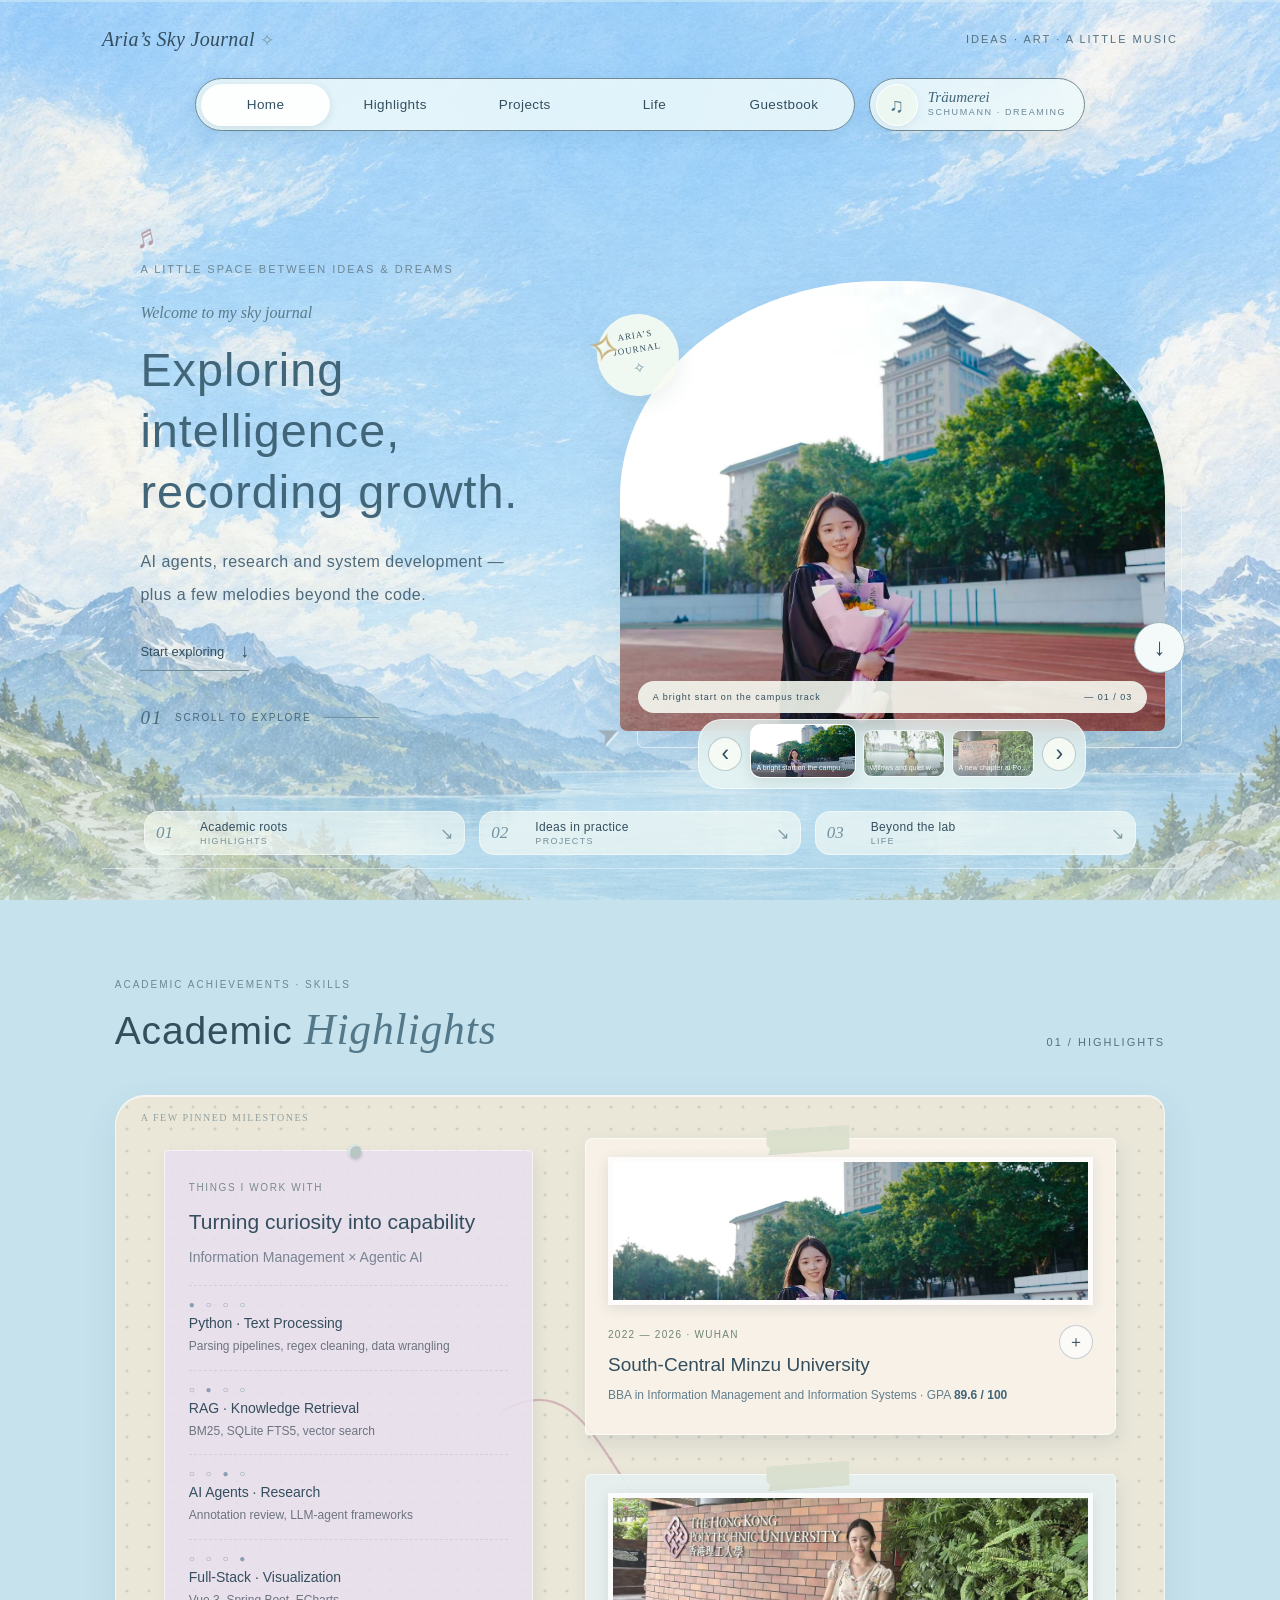
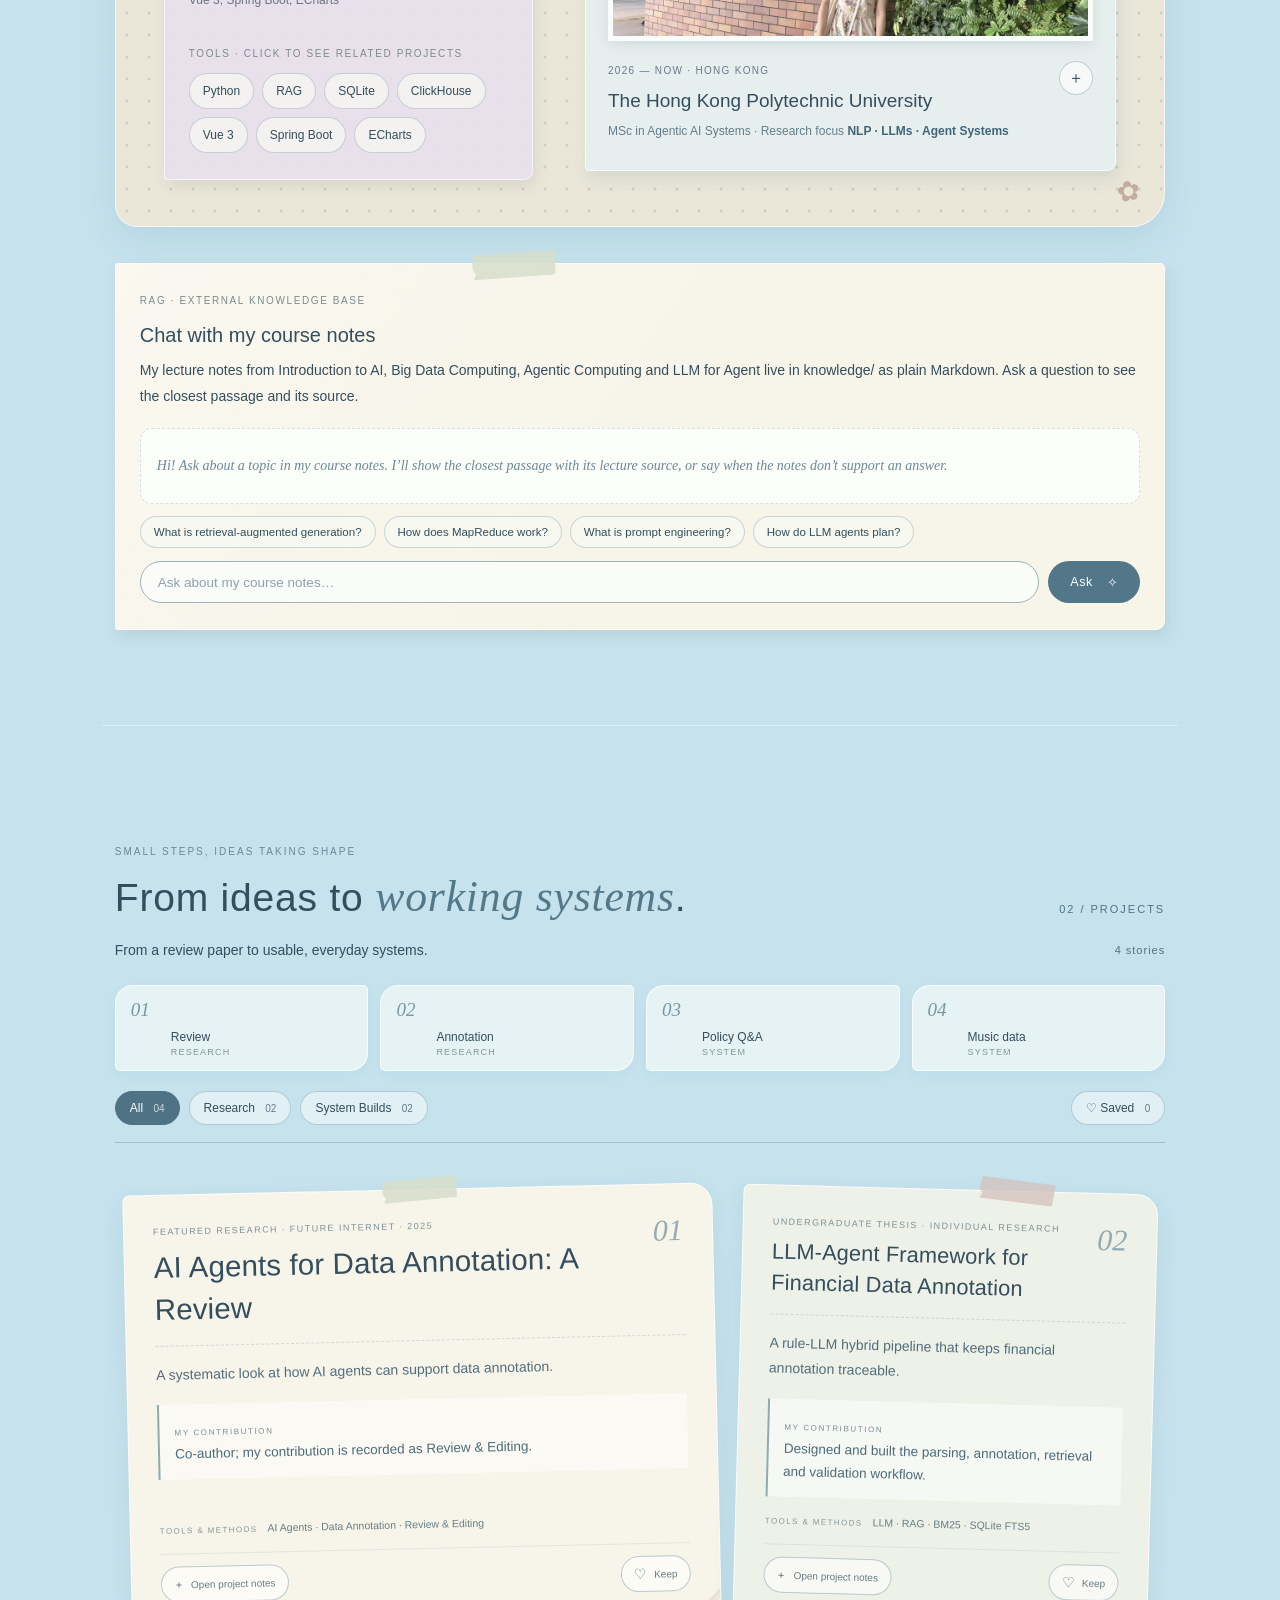
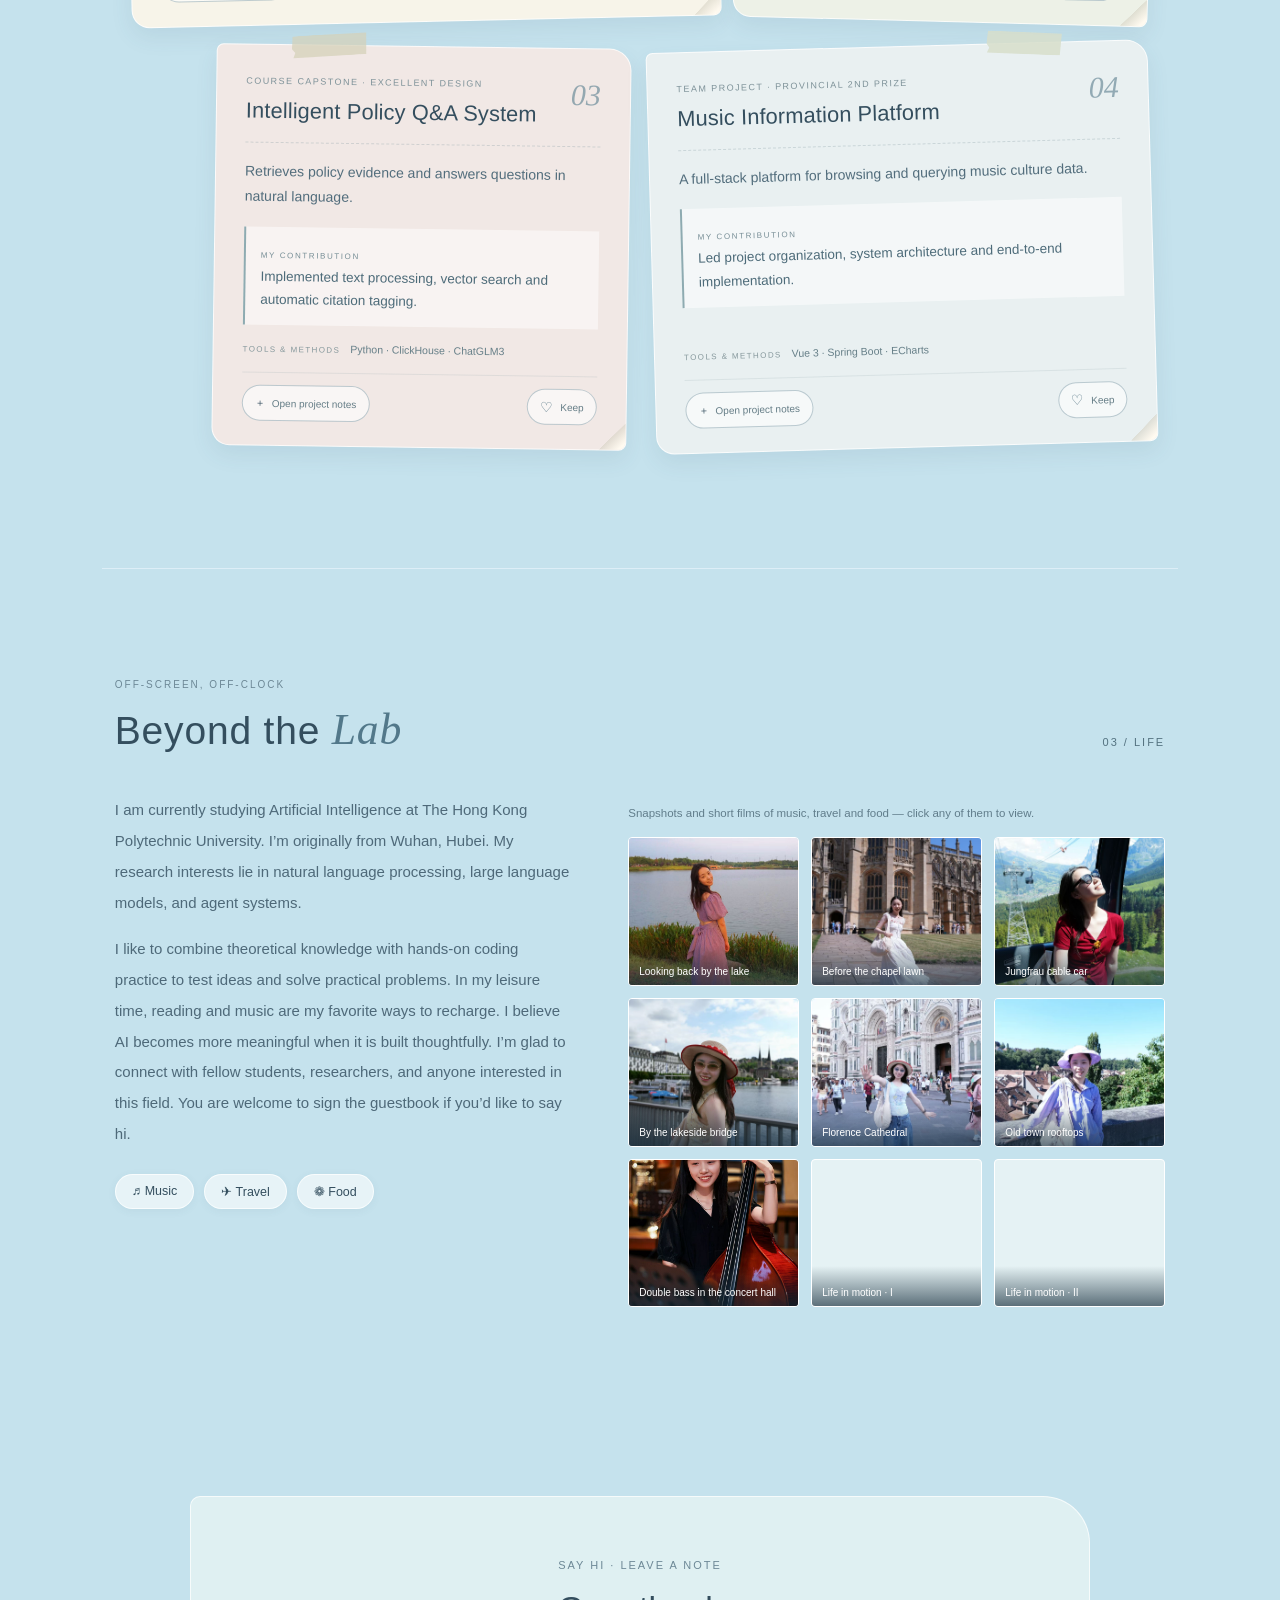
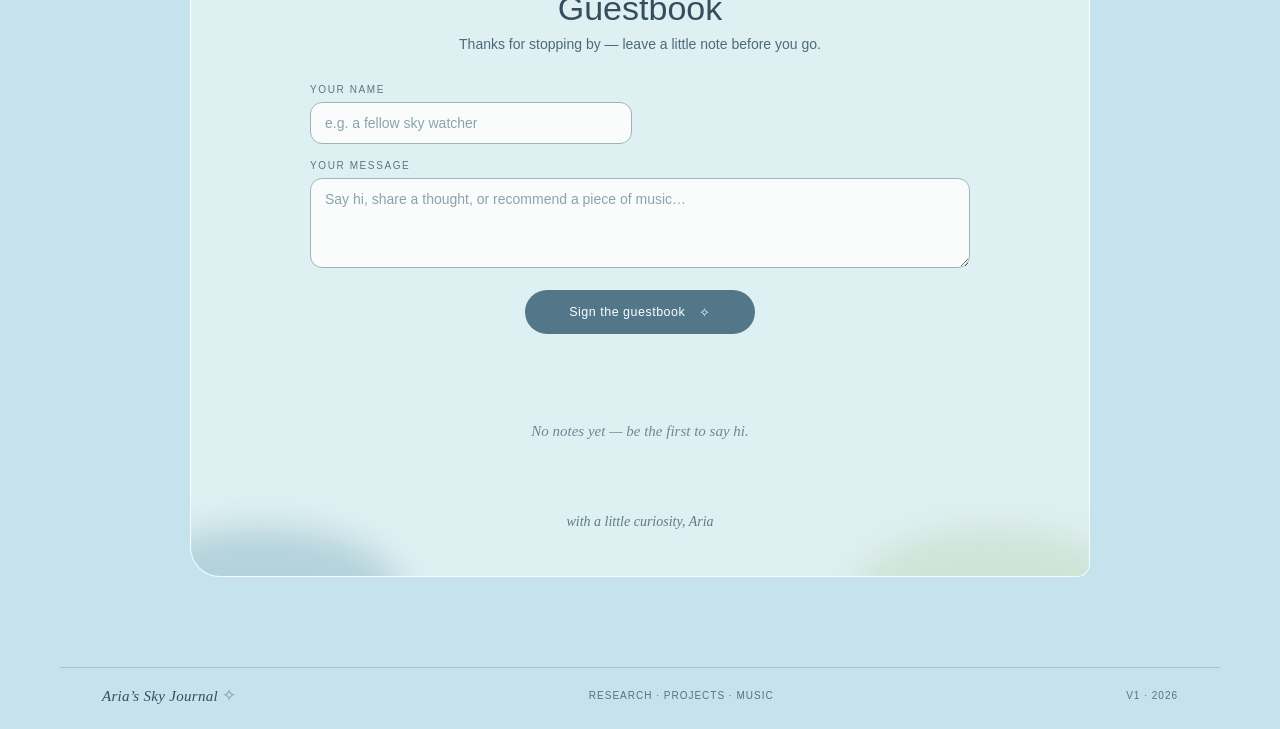
==== commit 545b8f15: "Restructure V1 home and project stories" ====
--- a/V1/index.html
+++ b/V1/index.html
@@ -6,7 +6,6 @@
 <meta name="theme-color" content="#d5eaf3">
 <meta name="description" content="Aria's sky journal: research, projects, campus highlights and a little music.">
 <title>Aria’s Sky Journal</title>
-<link rel="stylesheet" href="style.css">
 <link rel="stylesheet" href="style.css">
 <!-- 【V1迭代新增】Few-shot 生成的 pegboard 版式与内容状态反馈 -->
 <link rel="stylesheet" href="v1.css">
@@ -51,18 +50,24 @@
   <p class="hero-description">AI agents, research and system development —<br>plus a few melodies beyond the code.</p>
   <a class="text-link" href="#highlights">Start exploring <span>↓</span></a>
   <div class="hero-caption"><span>01</span><span>SCROLL TO EXPLORE</span><i></i></div>
- </div>
- <div class="hero-art">
+  <!-- 【V1迭代新增】A journal chapter rail makes the home page a route into the long-scroll story. -->
+  <nav class="chapter-rail" aria-label="Journal chapters">
+   <a href="#highlights"><span class="chapter-rail-number">01</span><span><strong>Academic roots</strong><small>Highlights</small></span><span class="chapter-rail-arrow" aria-hidden="true">↘</span></a>
+   <a href="#projects"><span class="chapter-rail-number">02</span><span><strong>Ideas in practice</strong><small>Projects</small></span><span class="chapter-rail-arrow" aria-hidden="true">↘</span></a>
+   <a href="#life"><span class="chapter-rail-number">03</span><span><strong>Beyond the lab</strong><small>Life</small></span><span class="chapter-rail-arrow" aria-hidden="true">↘</span></a>
+  </nav>
+ </div>
+ <figure class="hero-art" aria-label="A changing journal of campus scenes">
   <img id="hero-art-image" src="assets/hero-1.jpg" alt="Graduate in gown holding a bouquet on the campus track">
   <div class="photo-stamp">ARIA’S<br>JOURNAL <span>✧</span></div>
-  <div class="art-caption"><span id="art-caption-text" aria-live="polite">A bright start on the campus track</span><span id="art-counter">— 01 / 03</span></div>
+  <figcaption class="art-caption"><span id="art-caption-text" aria-live="polite">A bright start on the campus track</span><span id="art-counter">— 01 / 03</span></figcaption>
   <div class="art-controls" role="group" aria-label="Switch hero scenery">
    <button id="art-prev" class="art-step" aria-label="Previous scene">‹</button>
    <div id="art-dots"></div>
    <button id="art-next" class="art-step" aria-label="Next scene">›</button>
   </div>
   <a href="#highlights" class="circle-link" aria-label="Scroll down to explore">↓</a>
- </div>
+ </figure>
 </section>
 
 <!-- ======================= HIGHLIGHTS ======================= -->
@@ -191,13 +196,22 @@
   <span class="section-number">02 / PROJECTS</span>
  </div>
  <div class="projects-intro reveal"><p>From a review paper to usable, everyday systems.</p><span id="project-count" aria-live="polite">4 stories</span></div>
+ <!-- 【V1迭代新增】A visual story index links directly into the project atlas. -->
+ <nav class="project-atlas-index reveal" aria-label="Project story index">
+  <a href="#project-story-0"><span>01</span><strong>Review</strong><small>Research</small></a>
+  <a href="#project-story-1"><span>02</span><strong>Annotation</strong><small>Research</small></a>
+  <a href="#project-story-2"><span>03</span><strong>Policy Q&amp;A</strong><small>System</small></a>
+  <a href="#project-story-3"><span>04</span><strong>Music data</strong><small>System</small></a>
+ </nav>
  <div class="filters reveal" role="group" aria-label="Filter projects by type">
   <button class="filter active" data-filter="all" aria-pressed="true">All <span>04</span></button>
   <button class="filter" data-filter="research" aria-pressed="false">Research <span>02</span></button>
   <button class="filter" data-filter="build" aria-pressed="false">System Builds <span>02</span></button>
   <button id="saved-filter" class="filter saved-filter" aria-pressed="false">♡ Saved <span id="saved-count">0</span></button>
  </div>
- <div id="project-list" class="project-list"></div>
+ <!-- 【V1迭代新增】Projects are rendered as semantic atlas entries instead of V0's loose paper rows. -->
+ <ol id="project-list" class="project-list projects-atlas" aria-label="Project stories"></ol>
+ <p id="projects-empty" class="empty-state" hidden>No saved stories yet — tap ♡ on a project to keep it here.</p>
 </section>
 
 <!-- ======================= LIFE ======================= -->
--- a/V1/style.css
+++ b/V1/style.css
@@ -61,15 +61,15 @@
 .reveal.in-view{opacity:1;transform:none}
 
 /* ---------- hero ---------- */
-.hero-section{min-height:710px;height:min(790px,calc(100svh - 80px));padding-top:145px;padding-bottom:80px;display:grid;grid-template-columns:.83fr 1.17fr;align-items:center;gap:58px}
+.hero-section{min-height:710px;height:min(790px,calc(100svh - 80px));padding-top:145px;padding-bottom:80px;display:grid;grid-template-columns:.92fr 1.08fr;align-items:center;gap:42px}
 .hero-copy{align-self:center;padding:0 0 23px 3vw}
 .hero-copy .handwritten{margin:27px 0 18px}
-.hero-copy h1{font-size:clamp(42px,4.2vw,54px);font-weight:500;line-height:1.35;letter-spacing:1px;margin:0;color:#426679}
+.hero-copy h1{font-size:clamp(40px,3.65vw,49px);font-weight:500;line-height:1.3;letter-spacing:1px;margin:0;color:#426679}
 .hero-description{font-size:16px;line-height:2.1;letter-spacing:.5px;color:#4e6979;margin:22px 0 29px}
 .text-link{display:inline-flex;align-items:center;gap:16px;border-bottom:1px solid #718d9a;padding:0 0 8px;font-size:13px}
 .text-link span{font-size:18px;transition:transform .2s}
 .text-link:hover span{transform:translateY(3px)}
-.hero-caption{margin-top:100px;display:flex;align-items:center;gap:12px;font-size:10px;letter-spacing:1.8px;color:#496a7a}
+.hero-caption{margin-top:36px;display:flex;align-items:center;gap:12px;font-size:10px;letter-spacing:1.8px;color:#496a7a}
 .hero-caption>span:first-child{font:italic 19px Georgia,serif}
 .hero-caption i{display:block;width:55px;height:1px;background:#7893a0}
 .hero-art{height:450px;align-self:center;position:relative;margin-right:1vw}
--- a/V1/v1.css
+++ b/V1/v1.css
@@ -61,3 +61,94 @@
  .study-thread path{animation:none;stroke-dashoffset:0}
  .v1-highlight-board .school-photo{transition:none}
 }
+
+/* 【V1迭代新增】Few-shot transformation: chapter-led Home and semantic project story atlas. */
+.hero-art{margin:0 1vw 0 0}
+.chapter-rail{position:absolute;left:42px;right:42px;bottom:13px;display:grid;grid-template-columns:repeat(3,minmax(0,1fr));gap:14px;margin:0;max-width:none}
+.chapter-rail a{display:grid;grid-template-columns:32px 1fr 20px;align-items:center;gap:12px;padding:8px 11px;border:1px solid #ffffff70;border-radius:15px;background:#f4fbf5a6;transition:transform .48s ease-out,background .48s ease-out,box-shadow .48s ease-out}
+.chapter-rail a:hover{transform:translateX(5px);background:#ffffffd9;box-shadow:0 6px 18px #395a6b14}
+.chapter-rail-number{font:italic 17px Georgia,serif;color:#7391a0}
+.chapter-rail a strong,.chapter-rail a small{display:block}
+.chapter-rail a strong{font-size:12px;font-weight:500;letter-spacing:.35px}
+.chapter-rail a small{margin-top:2px;font-size:9px;letter-spacing:1.3px;color:#78909b;text-transform:uppercase}
+.chapter-rail-arrow{justify-self:end;color:#809ca5;transition:transform .48s ease-out}
+.chapter-rail a:hover .chapter-rail-arrow{transform:translate(2px,2px)}
+.art-controls{bottom:-58px;left:0;right:0;transform:none;justify-content:center;width:max-content;max-width:calc(100% + 30px);margin:auto;padding:7px 9px;gap:8px}
+#art-dots{gap:7px}
+.scene-dot{width:82px;height:47px;position:relative;overflow:hidden;border-radius:9px;border:1px solid #ffffffc9;background:#e9f4f2;opacity:.68;transform:translateY(0);transition:width .48s ease-out,opacity .48s ease-out,transform .48s ease-out,box-shadow .48s ease-out}
+.scene-dot[aria-pressed="true"]{width:106px;height:54px;border-radius:11px;background:#fff;opacity:1;box-shadow:0 5px 13px #395a6b22;transform:translateY(-3px)}
+.scene-dot img{width:100%;height:100%;object-fit:cover;display:block;transition:transform .7s ease-out}
+.scene-dot:hover img{transform:scale(1.06)}
+.scene-dot span{position:absolute;inset:auto 0 0;padding:11px 5px 4px;color:white;background:linear-gradient(transparent,#233c4d9c);font-size:7px;line-height:1.15;white-space:nowrap;overflow:hidden;text-overflow:ellipsis;text-align:center}
+.scene-dot:focus-visible{outline:2px solid #365b6e;outline-offset:2px}
+
+.project-atlas-index{display:grid;grid-template-columns:repeat(4,minmax(0,1fr));gap:12px;margin:24px 0 20px}
+.project-atlas-index a{min-height:86px;display:grid;grid-template-columns:30px 1fr;grid-template-rows:1fr auto;align-items:end;gap:3px 10px;padding:13px 15px;border:1px solid #ffffffb5;border-radius:18px 5px 18px 5px;background:#f1f8f6bd;box-shadow:0 4px 14px #395a6b0a;transition:transform .5s ease-out,box-shadow .5s ease-out,background .5s ease-out}
+.project-atlas-index a:hover{transform:translateY(-4px) rotate(-.5deg);background:#fffdf4e8;box-shadow:0 9px 21px #395a6b18}
+.project-atlas-index a>span{grid-row:1/3;align-self:start;font:italic 19px Georgia,serif;color:#7897a3}
+.project-atlas-index strong{font-size:12px;font-weight:500;align-self:end}
+.project-atlas-index small{font-size:9px;letter-spacing:1.2px;color:#81959a;text-transform:uppercase}
+.projects-atlas.project-list{display:grid;grid-template-columns:repeat(12,minmax(0,1fr));grid-auto-rows:minmax(145px,auto);align-items:stretch;gap:24px 22px;margin:34px 4px 0;padding:12px 8px 25px;min-height:0;list-style:none;transition:none}
+.project-entry{min-width:0;transition:transform .58s cubic-bezier(.22,.72,.2,1)}
+.project-entry[hidden]{display:none!important}
+.project-entry-0{grid-column:1/span 7}
+.project-entry-1{grid-column:8/span 5}
+.project-entry-2{grid-column:2/span 5}
+.project-entry-3{grid-column:7/span 6}
+.projects-atlas .project-row.paper-project{position:relative!important;inset:auto!important;display:flex;flex-direction:column;width:auto!important;height:100%;min-height:100%;margin:0;padding:29px 29px 24px;border:1px solid #ffffffc7;border-radius:7px 22px 8px 18px;background:#f7f4e9;box-shadow:0 9px 22px #3e647318;transform:rotate(var(--paper-angle));transform-origin:center;overflow:visible;transition:transform .55s ease-out,box-shadow .55s ease-out,background-color .55s ease-out}
+.projects-atlas .project-entry-0 .project-row{--paper-angle:-.7deg}
+.projects-atlas .project-entry-1 .project-row{--paper-angle:.8deg;background:#edf1e7}
+.projects-atlas .project-entry-2 .project-row{--paper-angle:-.6deg;background:#f1e8e5}
+.projects-atlas .project-entry-3 .project-row{--paper-angle:.45deg;background:#e9f0f1}
+.projects-atlas .project-row:hover,.projects-atlas .project-row.open{z-index:2;transform:translateY(-5px) rotate(0deg);box-shadow:0 16px 30px #3e647329}
+.projects-atlas .project-row::after{content:"";position:absolute;right:0;bottom:0;width:26px;height:26px;background:linear-gradient(135deg,transparent 49%,#d4d0c18c 50%,#fffaf0 86%);border-radius:0 0 7px 0;pointer-events:none;transition:width .45s ease-out,height .45s ease-out}
+.projects-atlas .project-row:hover::after{width:33px;height:33px}
+.project-card-heading{display:flex;align-items:start;justify-content:space-between;gap:16px;padding-bottom:15px;border-bottom:1px dashed #829aa04d}
+.project-heading-copy{min-width:0}
+.projects-atlas .project-row .row-type{display:block;margin:0 0 8px;font-size:9px;line-height:1.6;letter-spacing:1.45px;color:#7e9299;text-transform:uppercase}
+.project-heading-copy h3{margin:0;font-size:clamp(17px,1.7vw,22px);font-weight:500;line-height:1.42;letter-spacing:.15px}
+.projects-atlas .project-entry-0 h3{font-size:clamp(22px,2.3vw,31px);max-width:510px}
+.projects-atlas .row-number{flex:none;margin:0;font:italic 30px Georgia,serif;color:#6e8d9b;opacity:.7}
+.project-purpose{margin:16px 0 17px;font-size:14px;line-height:1.8;color:#526d7c}
+.project-contribution{padding:13px 15px;border-left:2px solid #8eabb1;background:#ffffff82}
+.contribution-label{display:block;font-size:8px;letter-spacing:1.6px;color:#778e96}
+.project-contribution .contribution-copy{margin:5px 0 0;font-size:12.5px;line-height:1.7;color:#4d6b79}
+.project-tags{display:flex;align-items:baseline;gap:10px;margin-top:auto;padding-top:15px}
+.project-tags>span,.detail-kicker{flex:none;font-size:8px;letter-spacing:1.4px;color:#86989c}
+.project-tags p{margin:0;font-size:10.5px;line-height:1.65;color:#667f88}
+.projects-atlas .project-tape{left:44%;width:76px;height:23px}
+.projects-atlas .project-entry-1 .project-tape{left:57%;background:#d4c0bcbb;transform:rotate(5deg)}
+.projects-atlas .project-entry-2 .project-tape{left:18%;background:#d5d1b8bb}
+.projects-atlas .project-entry-3 .project-tape{left:68%;background:#d8dfcad9;transform:rotate(3deg)}
+.projects-atlas .paper-actions{display:flex;align-items:center;gap:10px;margin-top:15px;padding-top:12px;border-top:1px solid #859ba02b}
+.projects-atlas .paper-actions .row-toggle,.projects-atlas .paper-actions .save-project{width:auto;height:36px;display:inline-flex;align-items:center;justify-content:center;gap:7px;padding:0 12px;border:1px solid #7695a277;border-radius:22px;background:#fff9;font-size:10px;transition:transform .45s ease-out,background .45s ease-out,color .45s ease-out,box-shadow .45s ease-out}
+.projects-atlas .paper-actions .row-toggle:hover,.projects-atlas .paper-actions .save-project:hover{transform:translateY(-2px);background:#fff;box-shadow:0 4px 11px #3e64731b}
+.projects-atlas .paper-actions .project-open-label,.projects-atlas .paper-actions .save-project>span:last-child{font-size:10px;color:#657d86}
+.projects-atlas .paper-actions .save-project{margin-left:auto}
+.projects-atlas .project-row.open .row-toggle{transform:none;background:#edf4f3}
+.projects-atlas .heart-icon{font-size:14px;color:#597887}
+.projects-atlas .save-project.saved .heart-icon{color:#b05262}
+.projects-atlas .project-detail{grid-template-rows:0fr;transition:grid-template-rows .62s ease-out}
+.projects-atlas .project-row.open .project-detail{grid-template-rows:1fr}
+.projects-atlas .project-detail .detail-inner{padding:17px 2px 3px;font-size:12px;line-height:1.8}
+.projects-atlas .detail-kicker{display:block}
+.projects-atlas .project-detail ul{margin:7px 0 13px;padding-left:18px}
+.projects-atlas .project-detail li{padding:3px 0}
+.projects-atlas .paper-source-link{display:inline-block;padding:5px 0;border-bottom:1px solid #7695a277;font-size:11px}
+.projects-atlas .project-row.filter-leaving{opacity:0;transform:translateY(9px) rotate(calc(var(--paper-angle) * .7))}
+.projects-atlas .project-row[hidden]{display:none!important}
+#projects-empty{margin-top:20px}
+@media(max-width:900px){
+ .project-atlas-index{grid-template-columns:repeat(2,minmax(0,1fr))}
+ .projects-atlas.project-list{grid-template-columns:repeat(6,minmax(0,1fr));grid-auto-rows:minmax(140px,auto)}
+ .project-entry-0{grid-column:1/span 4}.project-entry-1{grid-column:5/span 2}.project-entry-2{grid-column:2/span 3}.project-entry-3{grid-column:5/span 2}
+}
+@media(max-width:600px){
+ .chapter-rail{position:static;grid-template-columns:1fr;gap:8px;margin:20px auto 0;max-width:420px}.chapter-rail a{grid-template-columns:24px 1fr 14px;padding:8px 10px;gap:8px}.chapter-rail a strong{font-size:11px}
+ .art-controls{bottom:-48px;gap:5px;padding:5px 6px}.scene-dot{width:51px;height:39px}.scene-dot[aria-pressed="true"]{width:70px;height:43px}.scene-dot span{font-size:6px}
+ .project-atlas-index{gap:8px}.project-atlas-index a{min-height:72px;padding:10px}
+ .projects-atlas.project-list{grid-template-columns:minmax(0,1fr);grid-auto-rows:auto;gap:19px;margin:26px 6px 0;padding:8px 4px 20px}
+ .project-entry-0,.project-entry-1,.project-entry-2,.project-entry-3{grid-column:1;grid-row:auto}
+ .projects-atlas .project-row.paper-project,.projects-atlas .project-row.paper-project:hover,.projects-atlas .project-row.paper-project.open{min-height:0;padding:25px 22px}
+ .projects-atlas .project-entry-0 h3{font-size:22px}.project-purpose{font-size:13px}.project-contribution .contribution-copy{font-size:12px}
+}
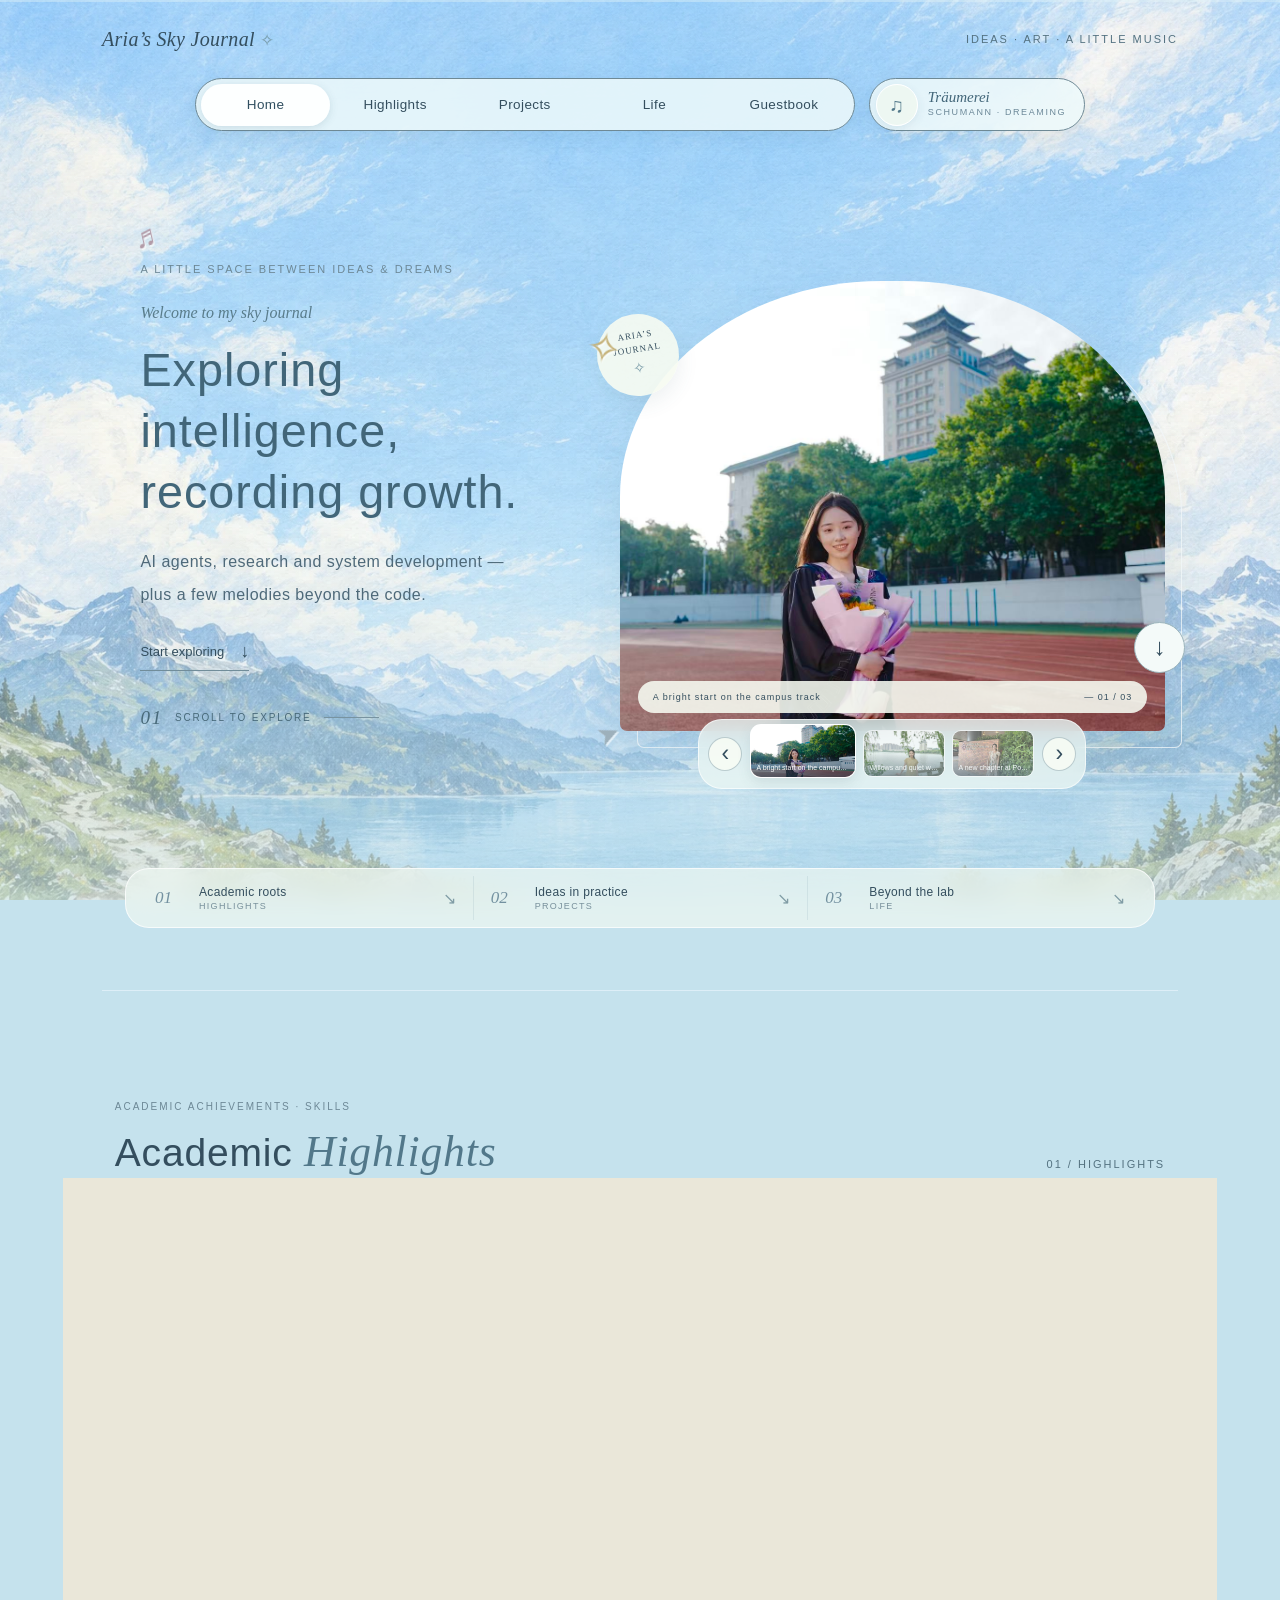
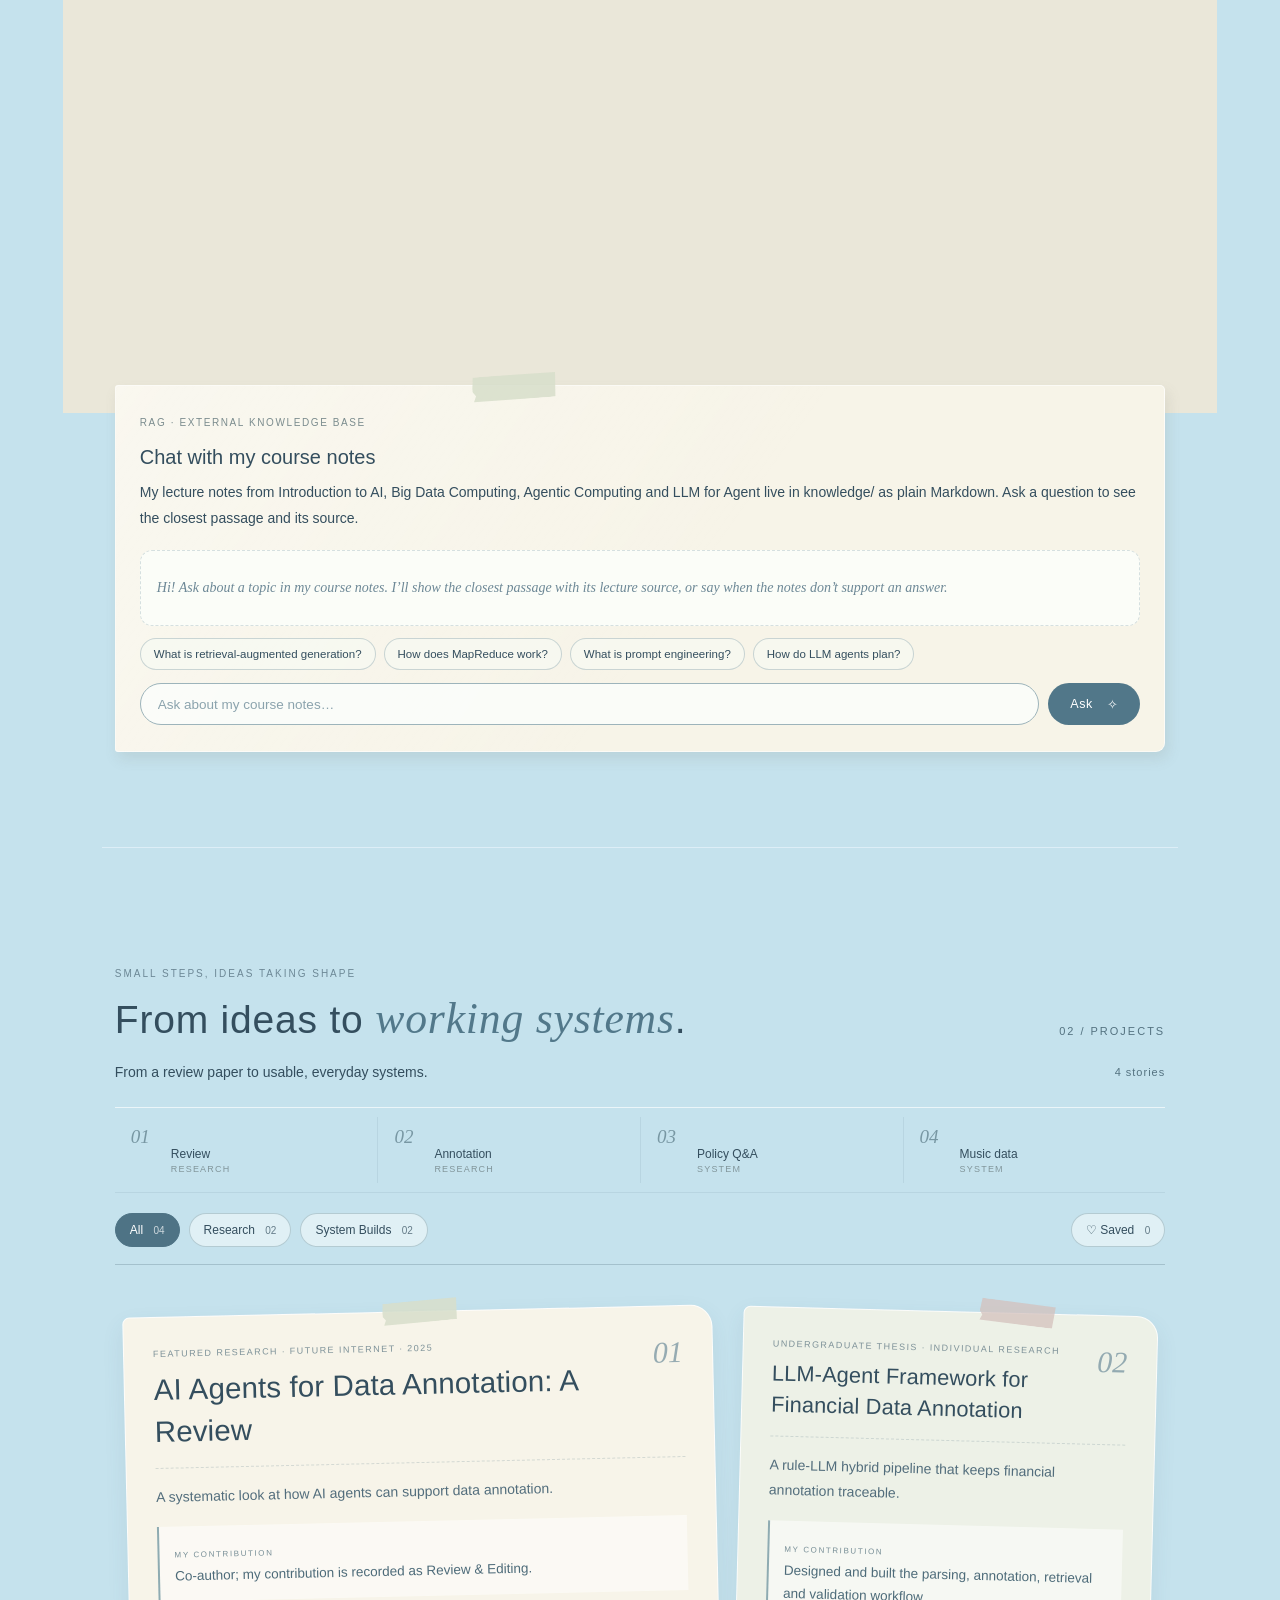
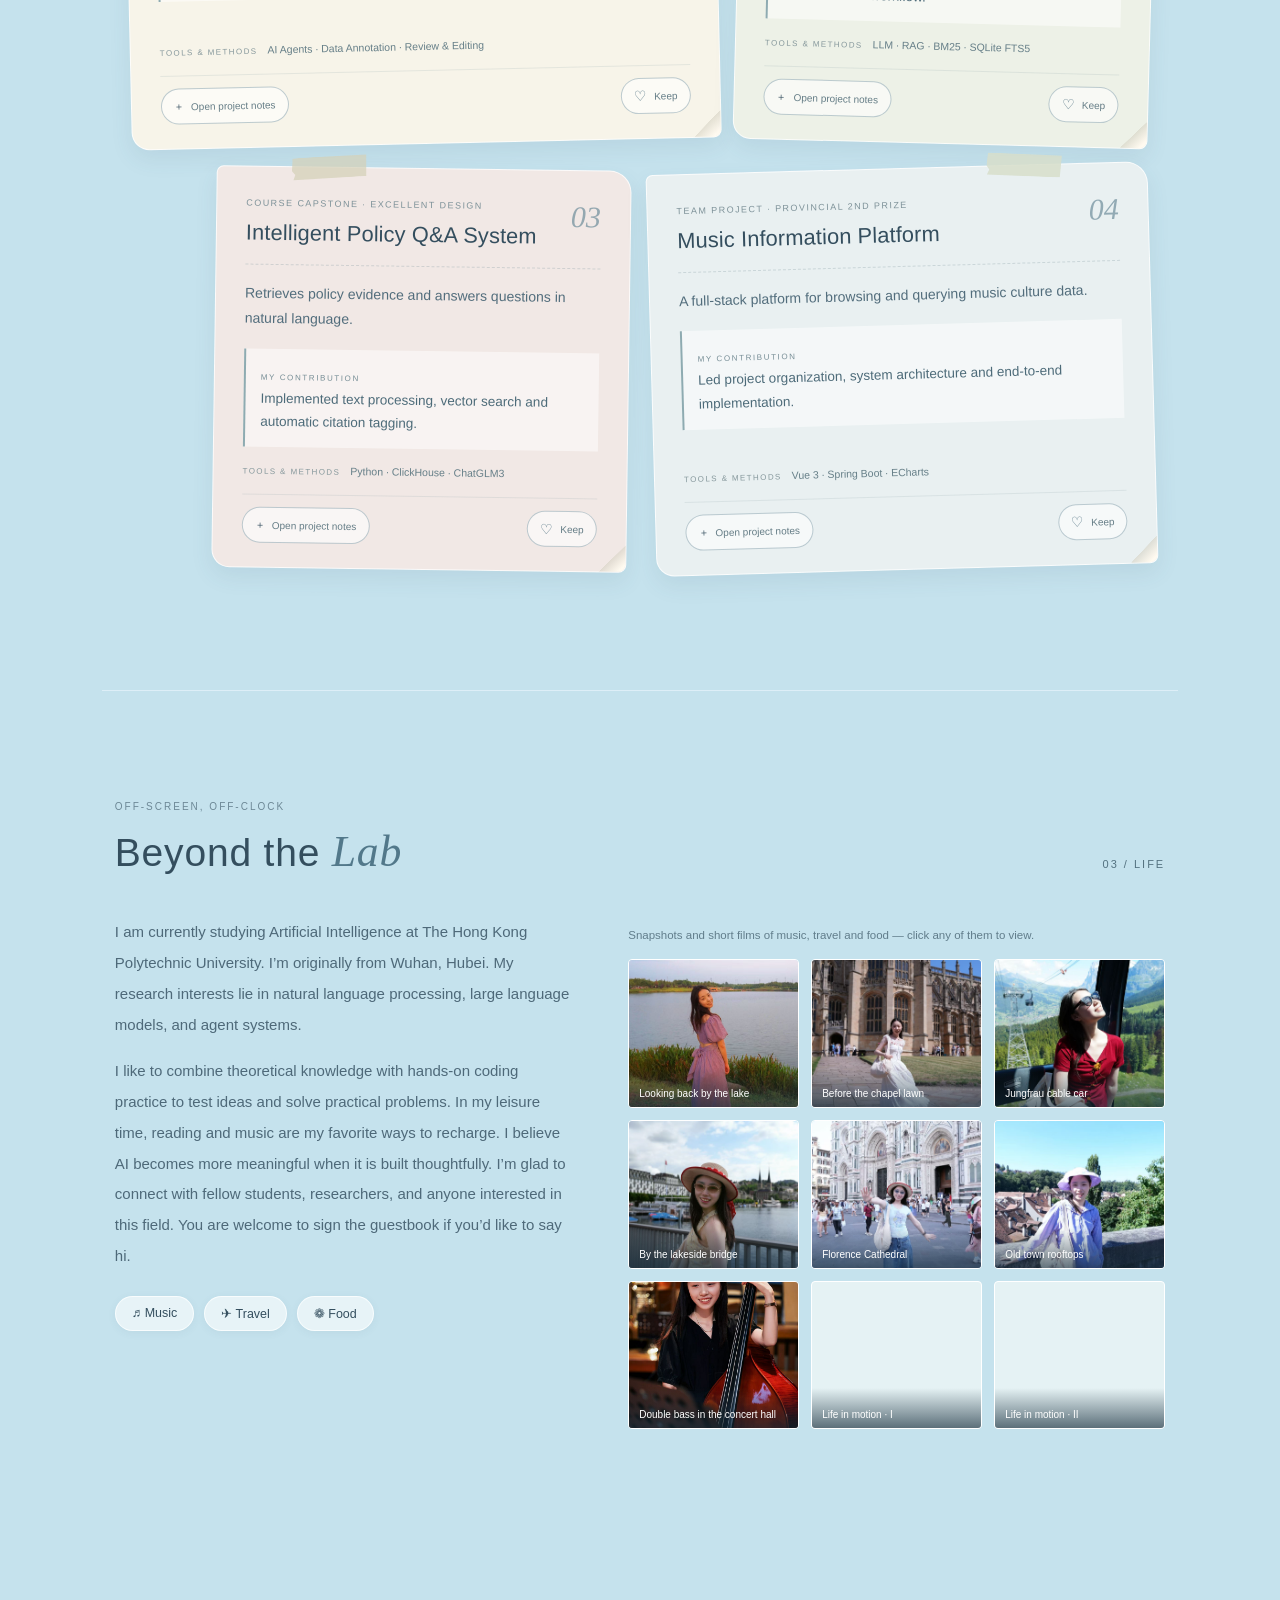
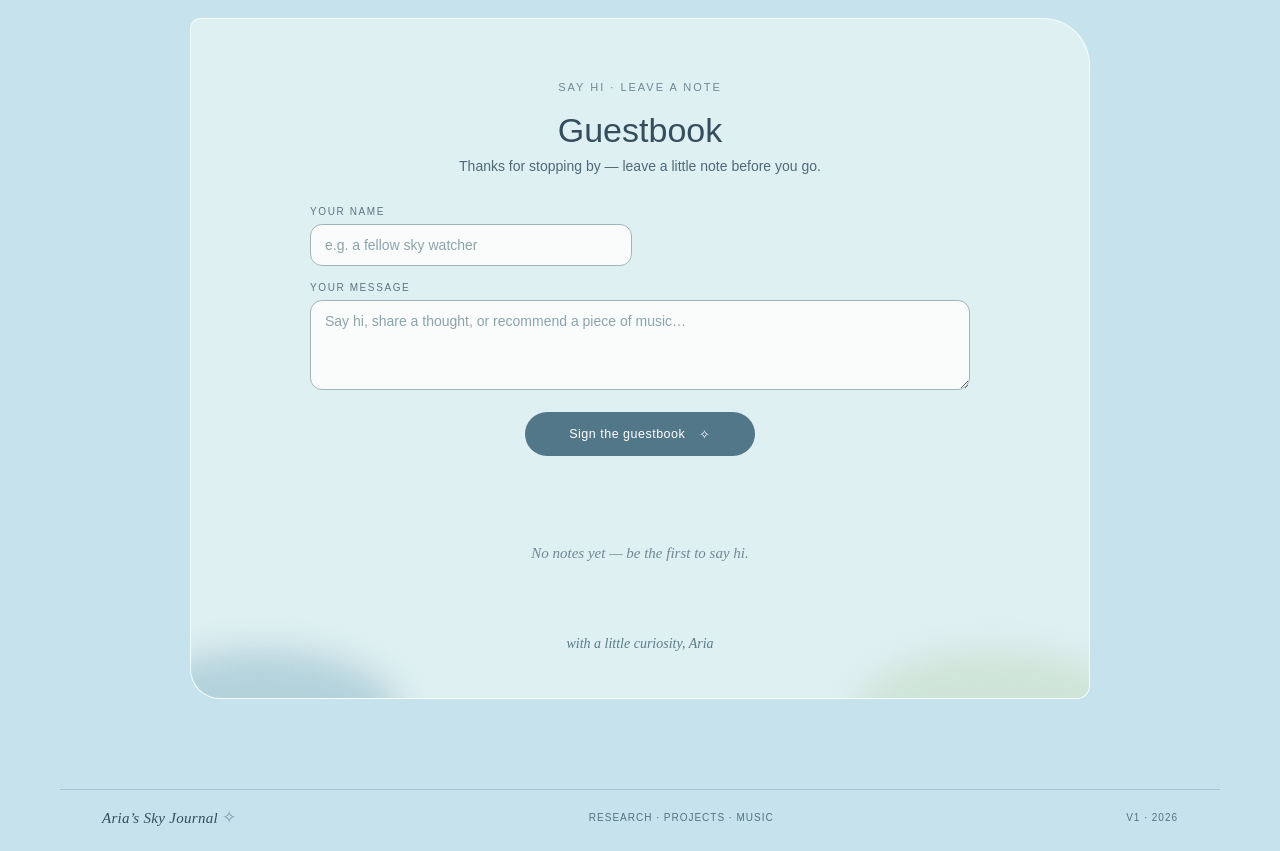
==== commit 6b531318: "Refine V1 editorial navigation and spacing" ====
--- a/V1/index.html
+++ b/V1/index.html
@@ -50,12 +50,6 @@
   <p class="hero-description">AI agents, research and system development —<br>plus a few melodies beyond the code.</p>
   <a class="text-link" href="#highlights">Start exploring <span>↓</span></a>
   <div class="hero-caption"><span>01</span><span>SCROLL TO EXPLORE</span><i></i></div>
-  <!-- 【V1迭代新增】A journal chapter rail makes the home page a route into the long-scroll story. -->
-  <nav class="chapter-rail" aria-label="Journal chapters">
-   <a href="#highlights"><span class="chapter-rail-number">01</span><span><strong>Academic roots</strong><small>Highlights</small></span><span class="chapter-rail-arrow" aria-hidden="true">↘</span></a>
-   <a href="#projects"><span class="chapter-rail-number">02</span><span><strong>Ideas in practice</strong><small>Projects</small></span><span class="chapter-rail-arrow" aria-hidden="true">↘</span></a>
-   <a href="#life"><span class="chapter-rail-number">03</span><span><strong>Beyond the lab</strong><small>Life</small></span><span class="chapter-rail-arrow" aria-hidden="true">↘</span></a>
-  </nav>
  </div>
  <figure class="hero-art" aria-label="A changing journal of campus scenes">
   <img id="hero-art-image" src="assets/hero-1.jpg" alt="Graduate in gown holding a bouquet on the campus track">
@@ -69,6 +63,13 @@
   <a href="#highlights" class="circle-link" aria-label="Scroll down to explore">↓</a>
  </figure>
 </section>
+
+<!-- 【V1迭代新增】A separate journal route keeps the carousel controls clear. -->
+<nav class="chapter-rail" aria-label="Journal chapters">
+ <a href="#highlights"><span class="chapter-rail-number">01</span><span><strong>Academic roots</strong><small>Highlights</small></span><span class="chapter-rail-arrow" aria-hidden="true">↘</span></a>
+ <a href="#projects"><span class="chapter-rail-number">02</span><span><strong>Ideas in practice</strong><small>Projects</small></span><span class="chapter-rail-arrow" aria-hidden="true">↘</span></a>
+ <a href="#life"><span class="chapter-rail-number">03</span><span><strong>Beyond the lab</strong><small>Life</small></span><span class="chapter-rail-arrow" aria-hidden="true">↘</span></a>
+</nav>
 
 <!-- ======================= HIGHLIGHTS ======================= -->
 <section id="highlights" class="section highlights-section" aria-labelledby="highlights-title">
--- a/V1/v1.css
+++ b/V1/v1.css
@@ -64,9 +64,10 @@
 
 /* 【V1迭代新增】Few-shot transformation: chapter-led Home and semantic project story atlas. */
 .hero-art{margin:0 1vw 0 0}
-.chapter-rail{position:absolute;left:42px;right:42px;bottom:13px;display:grid;grid-template-columns:repeat(3,minmax(0,1fr));gap:14px;margin:0;max-width:none}
-.chapter-rail a{display:grid;grid-template-columns:32px 1fr 20px;align-items:center;gap:12px;padding:8px 11px;border:1px solid #ffffff70;border-radius:15px;background:#f4fbf5a6;transition:transform .48s ease-out,background .48s ease-out,box-shadow .48s ease-out}
-.chapter-rail a:hover{transform:translateX(5px);background:#ffffffd9;box-shadow:0 6px 18px #395a6b14}
+.chapter-rail{position:relative;z-index:3;display:grid;grid-template-columns:repeat(3,minmax(0,1fr));gap:0;width:100%;max-width:1030px;margin:0 auto 62px;padding:7px 12px;border:1px solid #ffffffb5;border-radius:24px;background:#edf7f1b8;backdrop-filter:blur(13px);-webkit-backdrop-filter:blur(13px)}
+.chapter-rail a{display:grid;grid-template-columns:32px 1fr 20px;align-items:center;gap:12px;padding:9px 17px;border:0;border-radius:17px;background:transparent;transition:transform .48s ease-out,background .48s ease-out,color .48s ease-out}
+.chapter-rail a+a{border-left:1px solid #7593a124;border-radius:0 17px 17px 0}
+.chapter-rail a:hover{transform:translateY(-2px);background:#ffffffa8}
 .chapter-rail-number{font:italic 17px Georgia,serif;color:#7391a0}
 .chapter-rail a strong,.chapter-rail a small{display:block}
 .chapter-rail a strong{font-size:12px;font-weight:500;letter-spacing:.35px}
@@ -82,9 +83,10 @@
 .scene-dot span{position:absolute;inset:auto 0 0;padding:11px 5px 4px;color:white;background:linear-gradient(transparent,#233c4d9c);font-size:7px;line-height:1.15;white-space:nowrap;overflow:hidden;text-overflow:ellipsis;text-align:center}
 .scene-dot:focus-visible{outline:2px solid #365b6e;outline-offset:2px}
 
-.project-atlas-index{display:grid;grid-template-columns:repeat(4,minmax(0,1fr));gap:12px;margin:24px 0 20px}
-.project-atlas-index a{min-height:86px;display:grid;grid-template-columns:30px 1fr;grid-template-rows:1fr auto;align-items:end;gap:3px 10px;padding:13px 15px;border:1px solid #ffffffb5;border-radius:18px 5px 18px 5px;background:#f1f8f6bd;box-shadow:0 4px 14px #395a6b0a;transition:transform .5s ease-out,box-shadow .5s ease-out,background .5s ease-out}
-.project-atlas-index a:hover{transform:translateY(-4px) rotate(-.5deg);background:#fffdf4e8;box-shadow:0 9px 21px #395a6b18}
+.project-atlas-index{display:grid;grid-template-columns:repeat(4,minmax(0,1fr));gap:0;margin:24px 0 20px;padding:9px 0;border-top:1px solid #ffffffa6;border-bottom:1px solid #7896a029}
+.project-atlas-index a{min-height:66px;position:relative;display:grid;grid-template-columns:30px 1fr;grid-template-rows:1fr auto;align-items:end;gap:3px 10px;padding:9px 16px;border:0;border-radius:0;background:transparent;box-shadow:none;transition:transform .5s ease-out,background .5s ease-out,color .5s ease-out}
+.project-atlas-index a+a{border-left:1px solid #7896a029}
+.project-atlas-index a:hover{transform:translateY(-2px);background:#ffffff62}
 .project-atlas-index a>span{grid-row:1/3;align-self:start;font:italic 19px Georgia,serif;color:#7897a3}
 .project-atlas-index strong{font-size:12px;font-weight:500;align-self:end}
 .project-atlas-index small{font-size:9px;letter-spacing:1.2px;color:#81959a;text-transform:uppercase}
@@ -144,7 +146,7 @@
  .project-entry-0{grid-column:1/span 4}.project-entry-1{grid-column:5/span 2}.project-entry-2{grid-column:2/span 3}.project-entry-3{grid-column:5/span 2}
 }
 @media(max-width:600px){
- .chapter-rail{position:static;grid-template-columns:1fr;gap:8px;margin:20px auto 0;max-width:420px}.chapter-rail a{grid-template-columns:24px 1fr 14px;padding:8px 10px;gap:8px}.chapter-rail a strong{font-size:11px}
+ .chapter-rail{grid-template-columns:1fr;gap:8px;width:calc(100% - 40px);margin:0 auto 42px;max-width:420px}.chapter-rail a{grid-template-columns:24px 1fr 14px;padding:8px 10px;gap:8px}.chapter-rail a strong{font-size:11px}
  .art-controls{bottom:-48px;gap:5px;padding:5px 6px}.scene-dot{width:51px;height:39px}.scene-dot[aria-pressed="true"]{width:70px;height:43px}.scene-dot span{font-size:6px}
  .project-atlas-index{gap:8px}.project-atlas-index a{min-height:72px;padding:10px}
  .projects-atlas.project-list{grid-template-columns:minmax(0,1fr);grid-auto-rows:auto;gap:19px;margin:26px 6px 0;padding:8px 4px 20px}
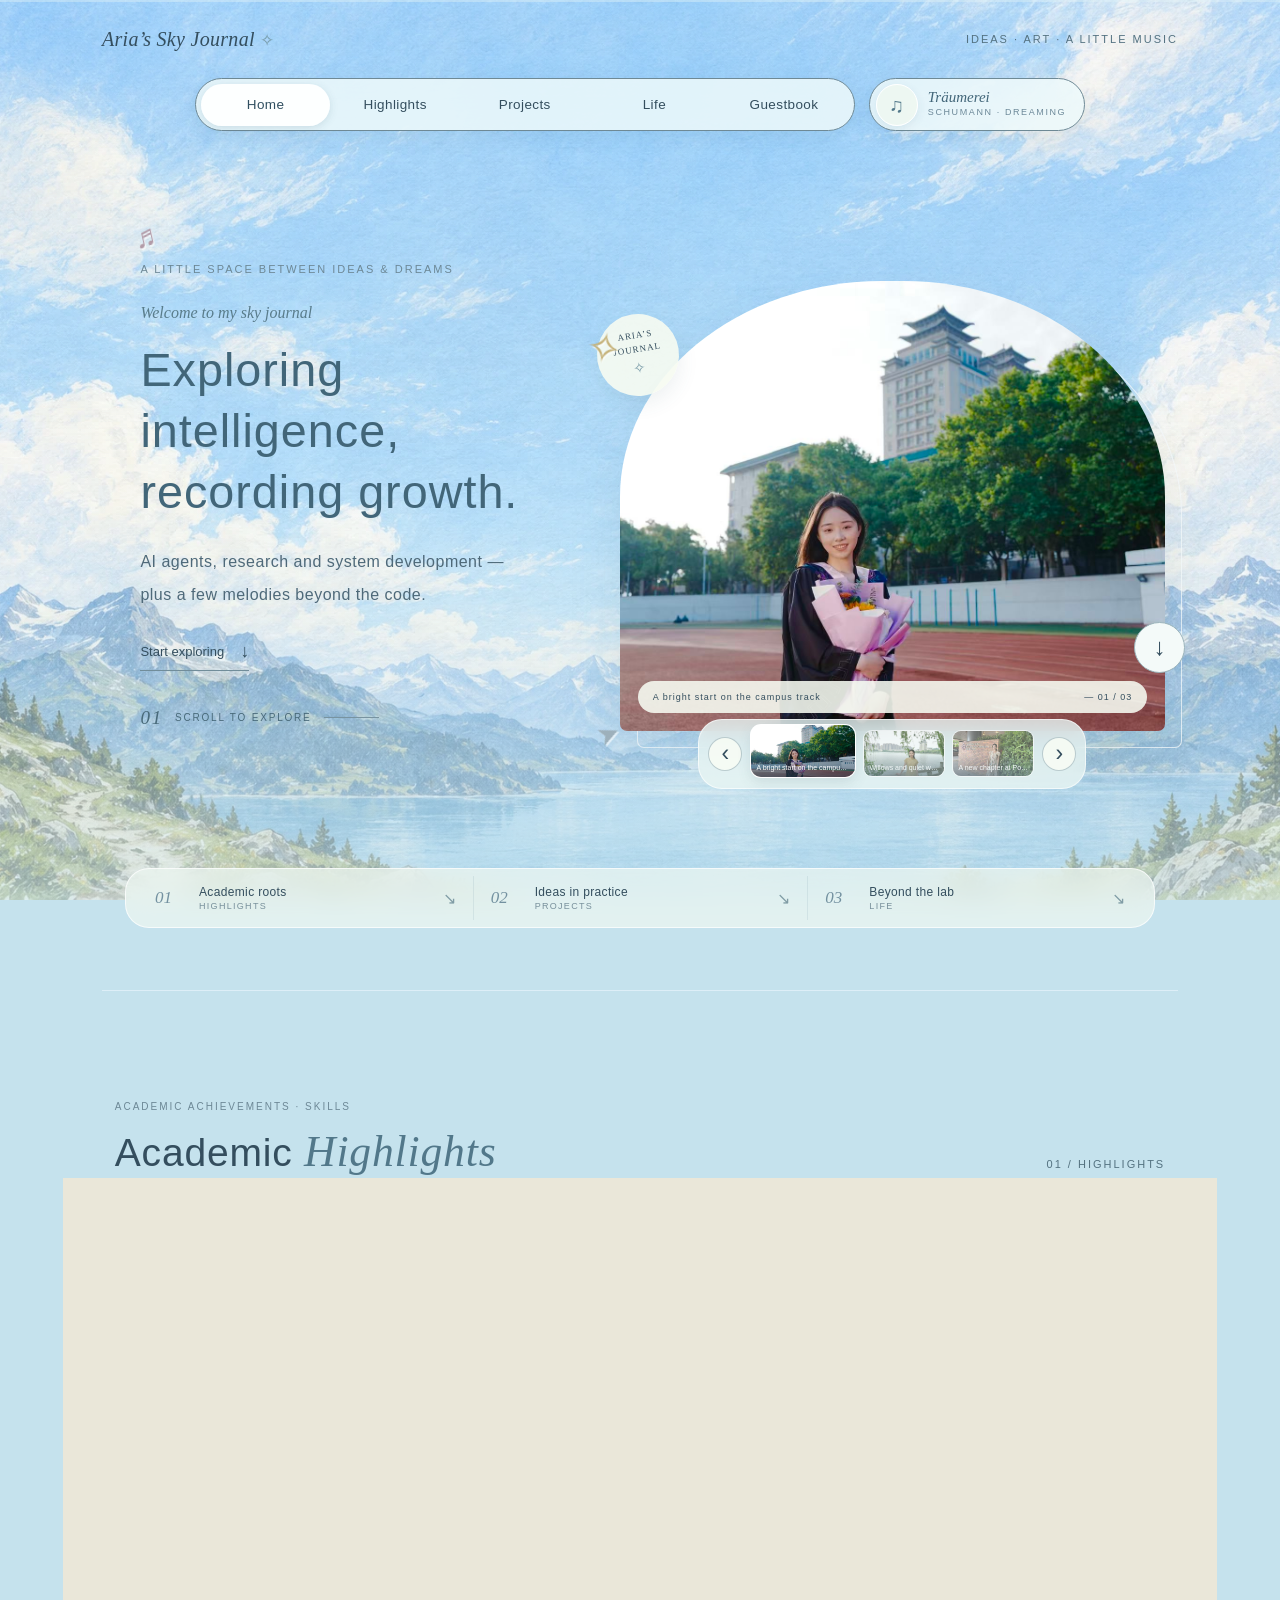
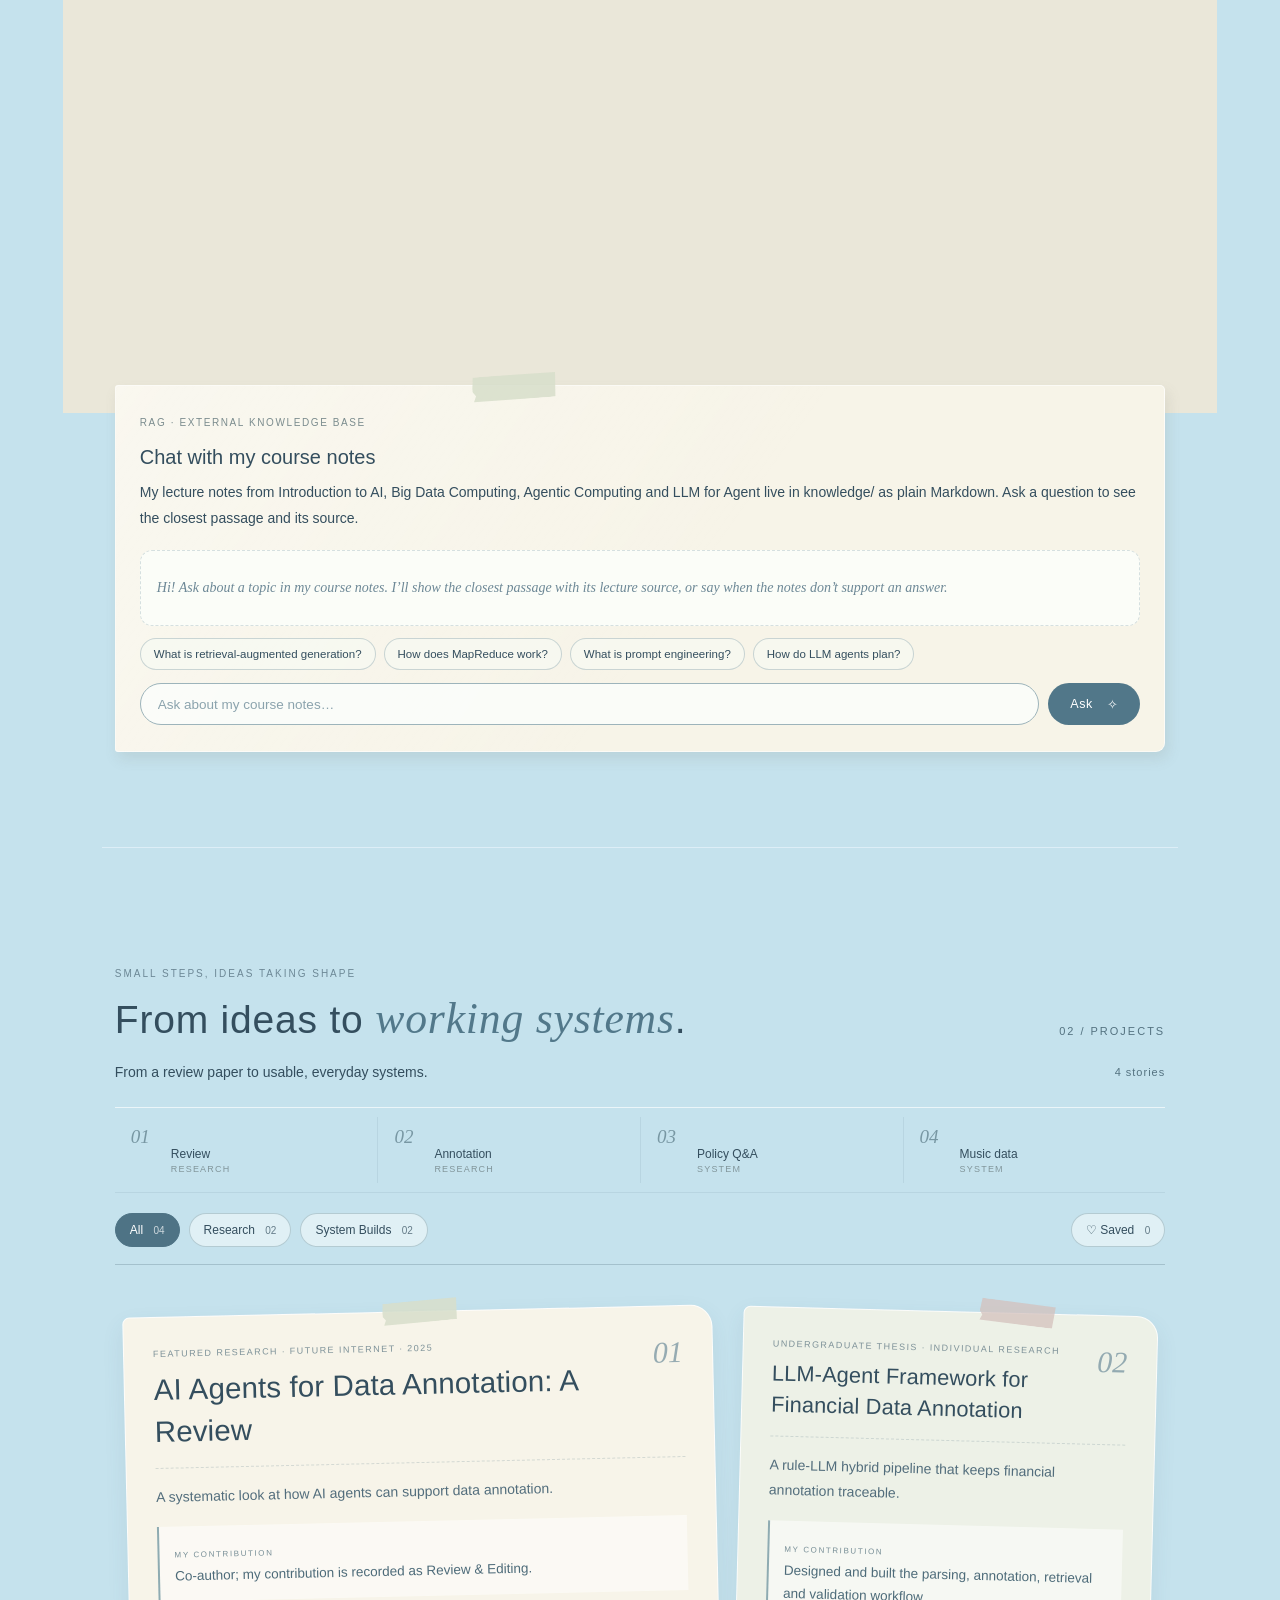
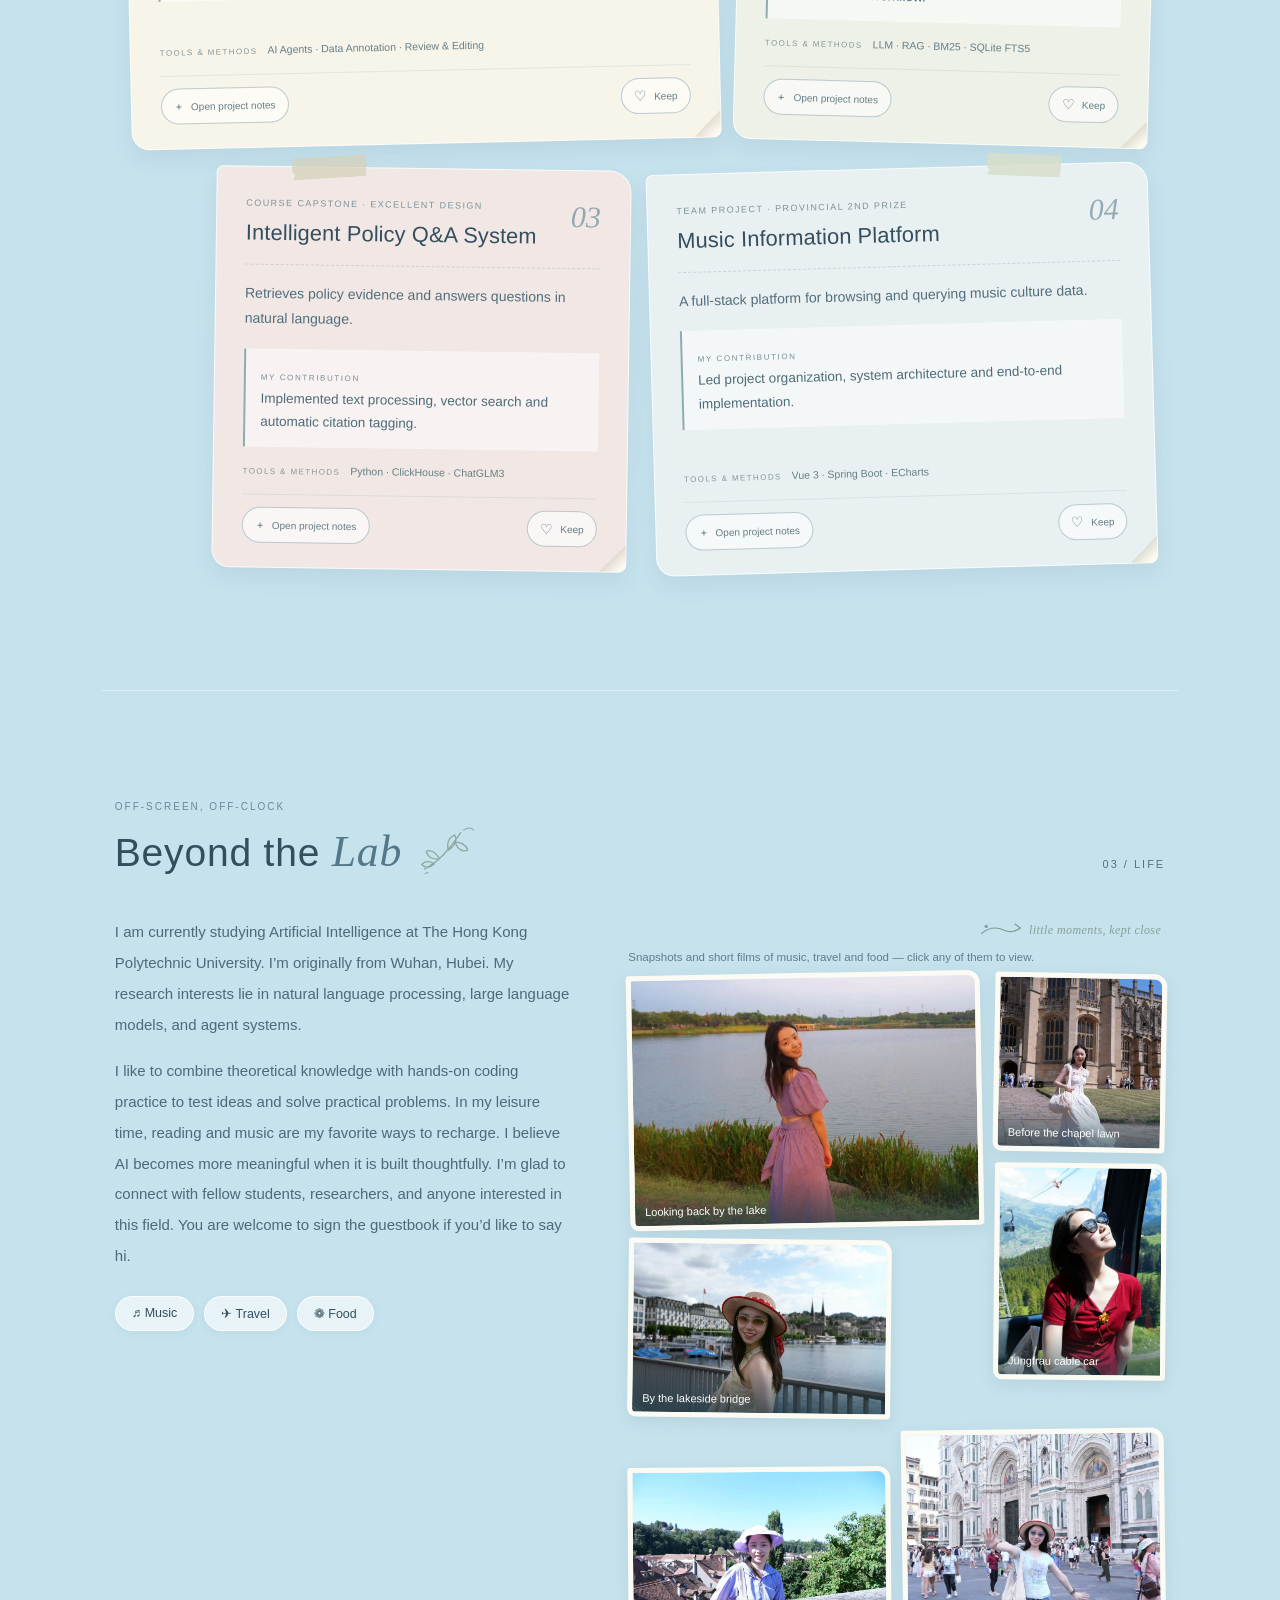
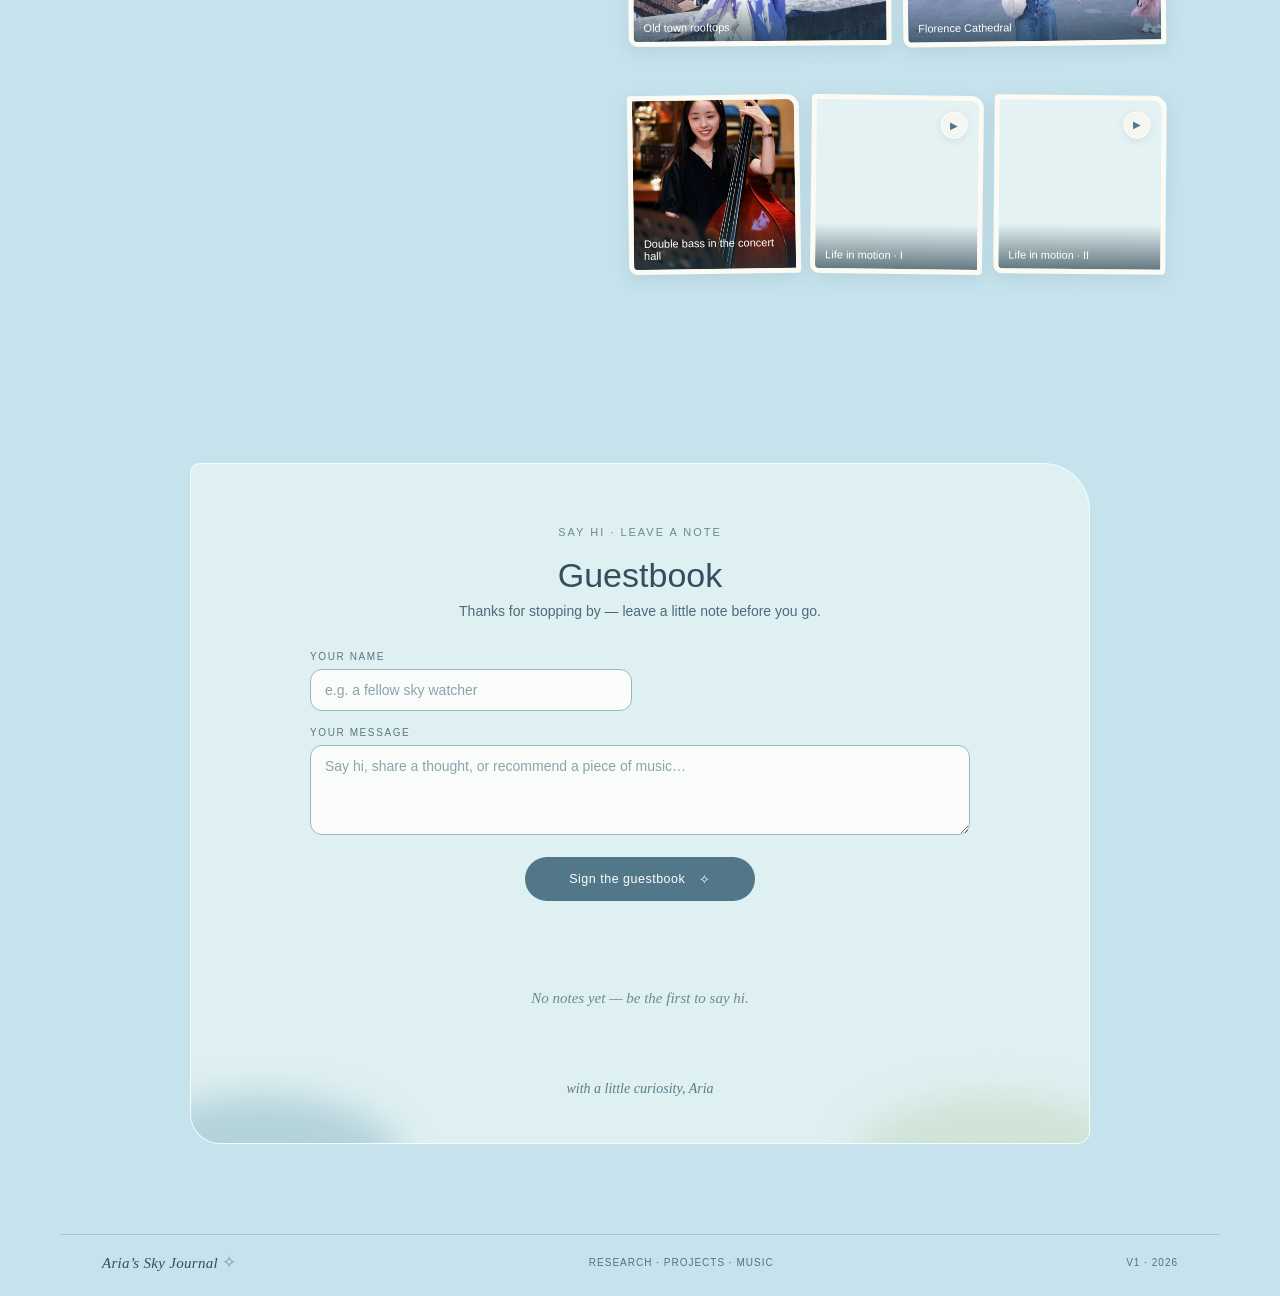
==== commit 8f0f2e47: "Improve V1 life scrapbook media wall" ====
--- a/V1/index.html
+++ b/V1/index.html
@@ -219,6 +219,11 @@
 <section id="life" class="section life-section" aria-labelledby="life-title">
  <div class="section-heading reveal">
   <div><span class="eyebrow">OFF-SCREEN, OFF-CLOCK</span><h2 id="life-title">Beyond the <em>Lab</em></h2></div>
+  <!-- 【V1迭代新增】原创手绘植物边注，为 Life 增添轻量旅行手账感。 -->
+  <svg class="margin-doodle life-sprig" viewBox="0 0 92 64" aria-hidden="true" focusable="false">
+   <path d="M9 53C28 45 40 34 59 11M29 42C24 31 17 29 13 31c1 7 7 11 16 11Zm12-10c-1-11 4-17 10-19 3 7-1 14-10 19Zm10-10c8 1 14 6 15 12-7 2-13-2-15-12Zm-29 26C17 43 10 43 6 47c4 5 9 6 16 1Z" fill="none" stroke="currentColor" stroke-linecap="round" stroke-linejoin="round" stroke-width="1.7"/>
+   <path d="M63 8c5-3 10-2 13 1m-67 50 4-1" fill="none" stroke="currentColor" stroke-linecap="round" stroke-width="1.3"/>
+  </svg>
   <span class="section-number">03 / LIFE</span>
  </div>
  <div class="life-layout">
@@ -228,8 +233,12 @@
    <div class="hobby-badges"><span>♬ Music</span><span>✈ Travel</span><span>❁ Food</span></div>
   </div>
   <div class="life-media reveal">
+   <div class="gallery-margin-note" aria-hidden="true">
+    <svg viewBox="0 0 54 24" focusable="false"><path d="M2 17c10-8 19-9 29-4 6 3 12 3 21-3M45 5l7 5-7 4" fill="none" stroke="currentColor" stroke-width="1.5" stroke-linecap="round" stroke-linejoin="round"/><circle cx="8" cy="8" r="2" fill="currentColor"/></svg>
+    <span>little moments, kept close</span>
+   </div>
    <p class="local-note">Snapshots and short films of music, travel and food — click any of them to view.</p>
-   <div id="media-gallery" class="media-gallery" aria-live="polite"></div>
+   <div id="media-gallery" class="media-gallery media-wall" aria-live="polite" aria-label="A scrapbook wall of travel and music photographs and short films"></div>
    <p id="gallery-empty" class="empty-state gallery-empty" hidden>No moments yet — add your favorite snapshots of music, travel and food.</p>
   </div>
  </div>
--- a/V1/v1.css
+++ b/V1/v1.css
@@ -60,6 +60,48 @@
 @media(prefers-reduced-motion:reduce){
  .study-thread path{animation:none;stroke-dashoffset:0}
  .v1-highlight-board .school-photo{transition:none}
+}
+
+/* 【V1迭代新增】Original, low-saturation line drawings as quiet journal margin notes. */
+.life-section .section-heading{position:relative}
+.life-sprig{width:72px;height:52px;margin:0 auto 0 14px;flex:0 0 auto;color:#829d91;opacity:.82;transform:rotate(-5deg)}
+.gallery-margin-note{display:flex;align-items:center;justify-content:flex-end;gap:7px;margin:3px 4px 5px;color:#829b91}
+.gallery-margin-note svg{width:42px;height:19px;overflow:visible}
+.gallery-margin-note span{font:italic 12px/1.2 Georgia,serif;letter-spacing:.035em;opacity:.92}
+
+/* 【V1迭代新增】Asymmetric paper-photo wall; the existing images and videos stay intact. */
+.media-gallery.media-wall{grid-template-columns:repeat(6,minmax(0,1fr));grid-auto-rows:27px;gap:11px;margin-top:10px;align-items:stretch}
+.media-wall .media-item{grid-column:span 3;grid-row:span 6;aspect-ratio:auto;min-height:0;border:5px solid #fbfaf3;border-radius:3px 13px 4px 9px;box-shadow:0 5px 15px #526d7620;transform:rotate(-.65deg);transition:transform .55s ease-out,box-shadow .55s ease-out,filter .55s ease-out}
+.media-wall .media-item:nth-child(1){grid-column:1/span 4;grid-row:1/span 7;transform:rotate(-1.1deg)}
+.media-wall .media-item:nth-child(2){grid-column:5/span 2;grid-row:1/span 5;transform:rotate(1deg)}
+.media-wall .media-item:nth-child(3){grid-column:5/span 2;grid-row:6/span 6;transform:rotate(.55deg)}
+.media-wall .media-item:nth-child(4){grid-column:1/span 3;grid-row:8/span 5;transform:rotate(.65deg)}
+.media-wall .media-item:nth-child(5){grid-column:4/span 3;grid-row:13/span 6;transform:rotate(-.75deg)}
+.media-wall .media-item:nth-child(6){grid-column:1/span 3;grid-row:14/span 5;transform:rotate(-.45deg)}
+.media-wall .media-item:nth-child(7){grid-column:1/span 2;grid-row:20/span 5;transform:rotate(-.8deg)}
+.media-wall .media-item:nth-child(8){grid-column:3/span 2;grid-row:20/span 5;transform:rotate(.7deg)}
+.media-wall .media-item:nth-child(9){grid-column:5/span 2;grid-row:20/span 5;transform:rotate(.5deg)}
+.media-wall .media-item:hover,.media-wall .media-item:focus-visible{z-index:2;filter:saturate(1.04);transform:translateY(-4px) rotate(0deg) scale(1.012);box-shadow:0 13px 25px #526d7630}
+.media-wall .media-item img,.media-wall .media-item video{border-radius:1px;object-fit:cover}
+.media-wall .media-item[data-media-kind="video"]:after{content:"▶";position:absolute;top:11px;right:11px;width:25px;height:25px;display:grid;place-items:center;border:1px solid #ffffffbb;border-radius:50%;background:#f7f7efcc;color:#557486;font-size:10px;box-shadow:0 2px 8px #233b4418}
+.media-wall .media-item>span{font-size:11px;padding:25px 10px 8px;background:linear-gradient(transparent,#203b46a8)}
+@media(max-width:860px){
+ .media-gallery.media-wall{grid-auto-rows:24px;gap:9px}
+ .life-sprig{width:58px;height:43px;margin-left:0}
+}
+@media(max-width:540px){
+ .media-gallery.media-wall{grid-auto-rows:26px;gap:9px}
+ .life-sprig{width:46px;height:36px;margin-left:auto}
+ .media-wall .media-item{border-width:4px}
+ .media-wall .media-item:nth-child(1){grid-column:1/span 4;grid-row:1/span 6}
+ .media-wall .media-item:nth-child(2){grid-column:5/span 2;grid-row:1/span 4}
+ .media-wall .media-item:nth-child(3){grid-column:5/span 2;grid-row:5/span 5}
+ .media-wall .media-item:nth-child(4){grid-column:1/span 3;grid-row:7/span 4}
+ .media-wall .media-item:nth-child(5){grid-column:4/span 3;grid-row:10/span 5}
+ .media-wall .media-item:nth-child(6){grid-column:1/span 3;grid-row:11/span 4}
+ .media-wall .media-item:nth-child(7){grid-column:1/span 2;grid-row:15/span 4}
+ .media-wall .media-item:nth-child(8){grid-column:3/span 2;grid-row:16/span 4}
+ .media-wall .media-item:nth-child(9){grid-column:5/span 2;grid-row:15/span 4}
 }
 
 /* 【V1迭代新增】Few-shot transformation: chapter-led Home and semantic project story atlas. */
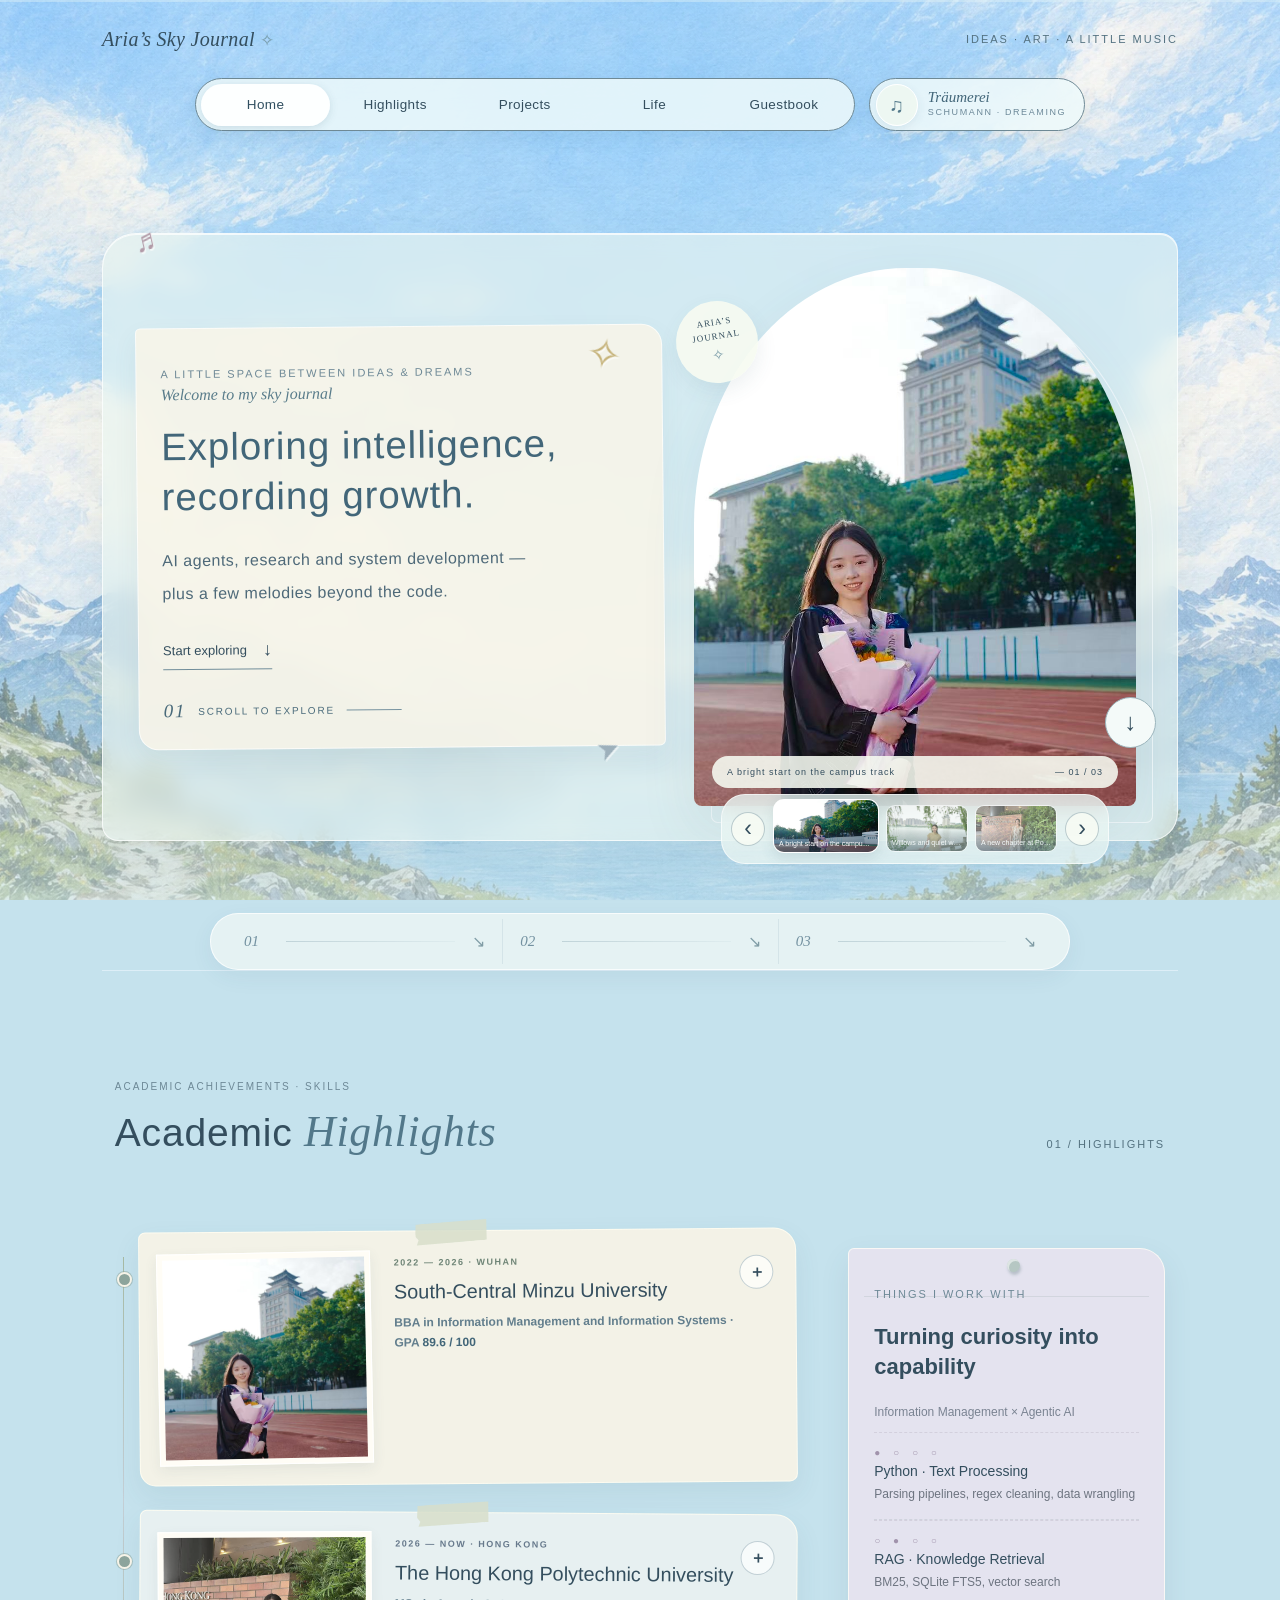
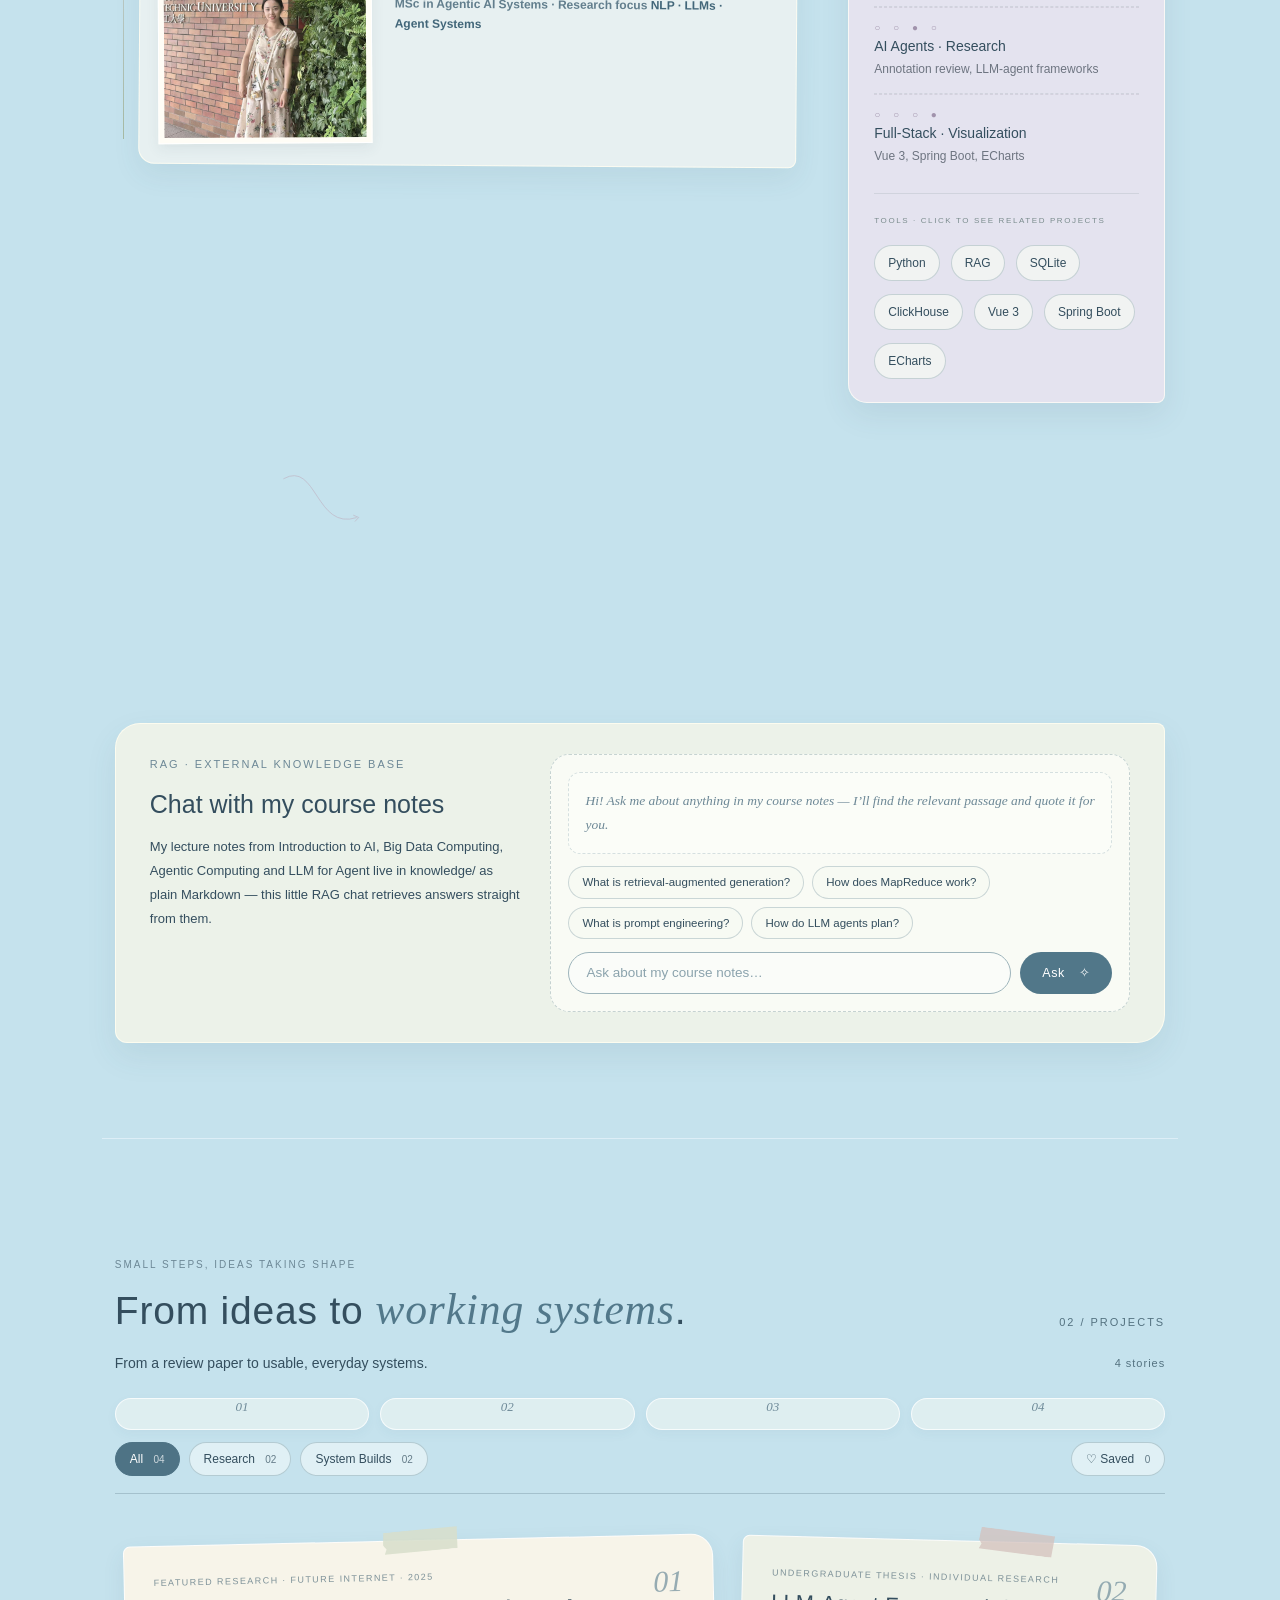
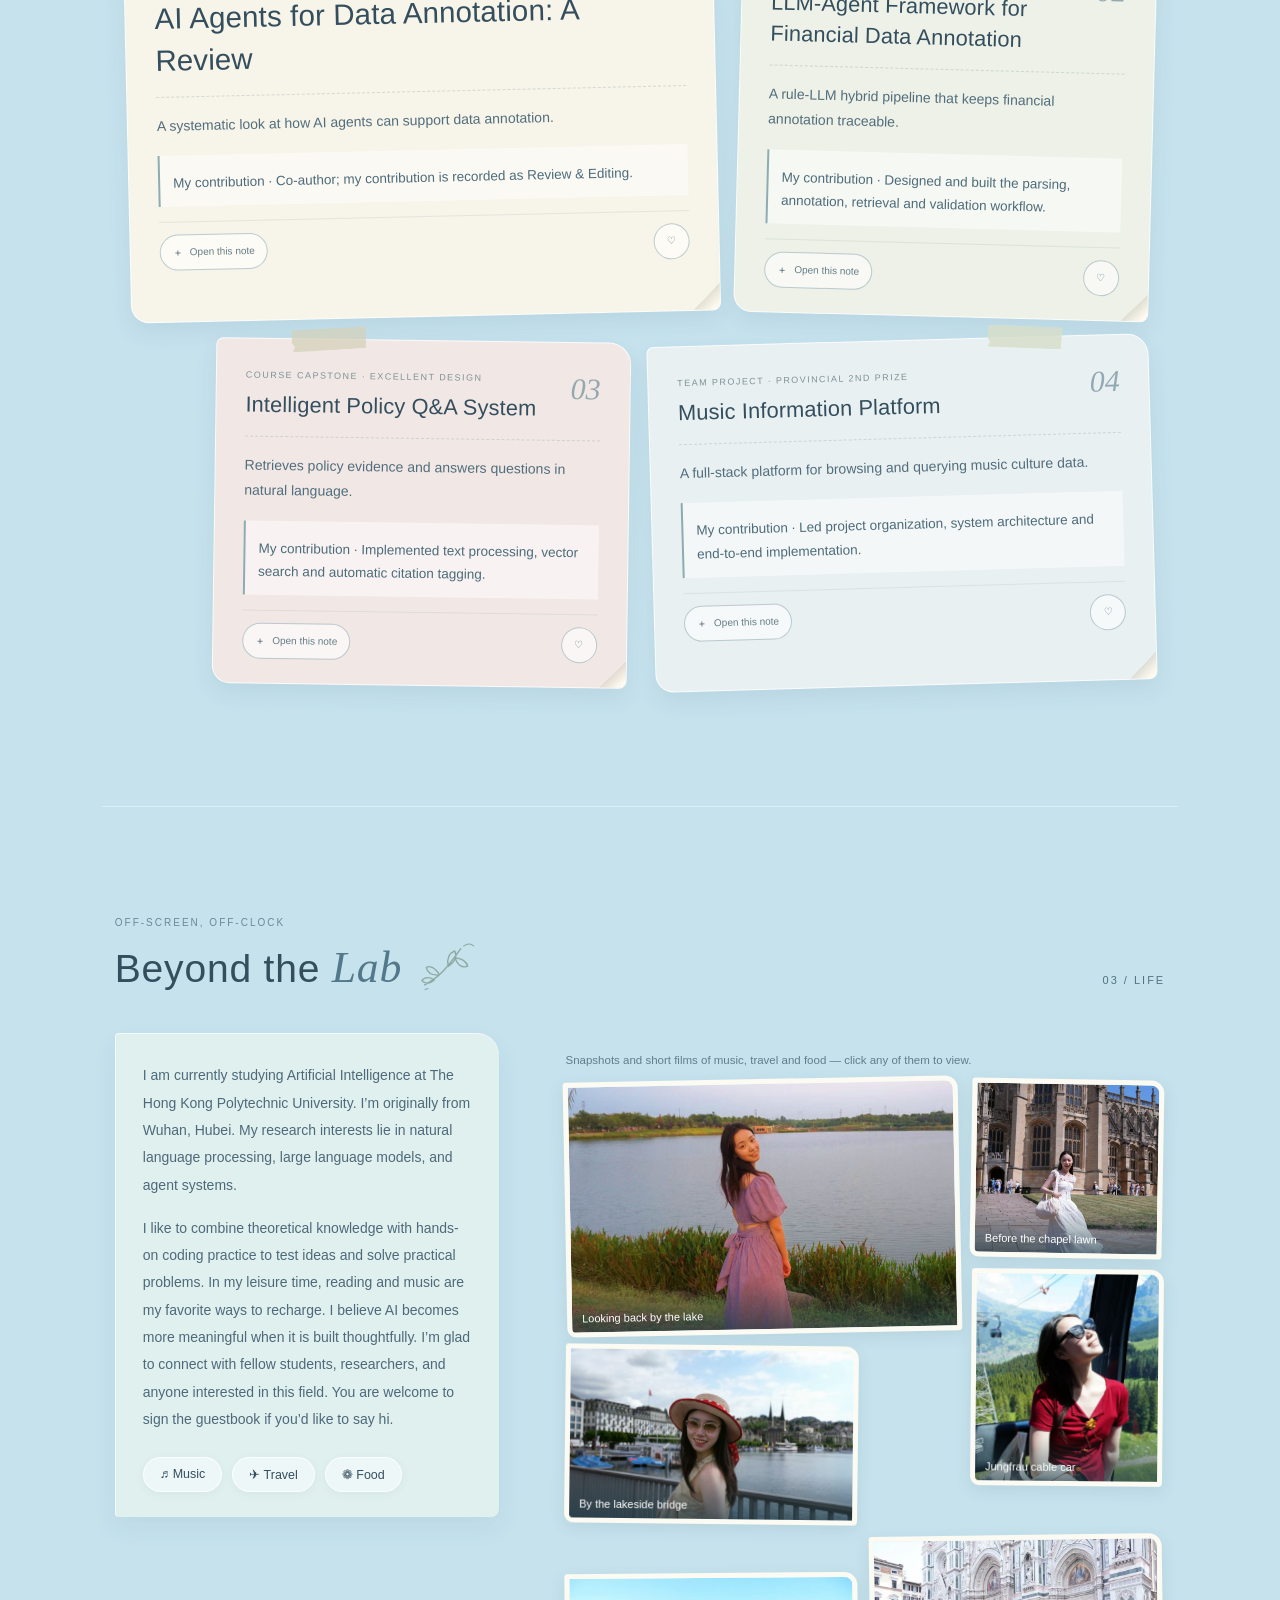
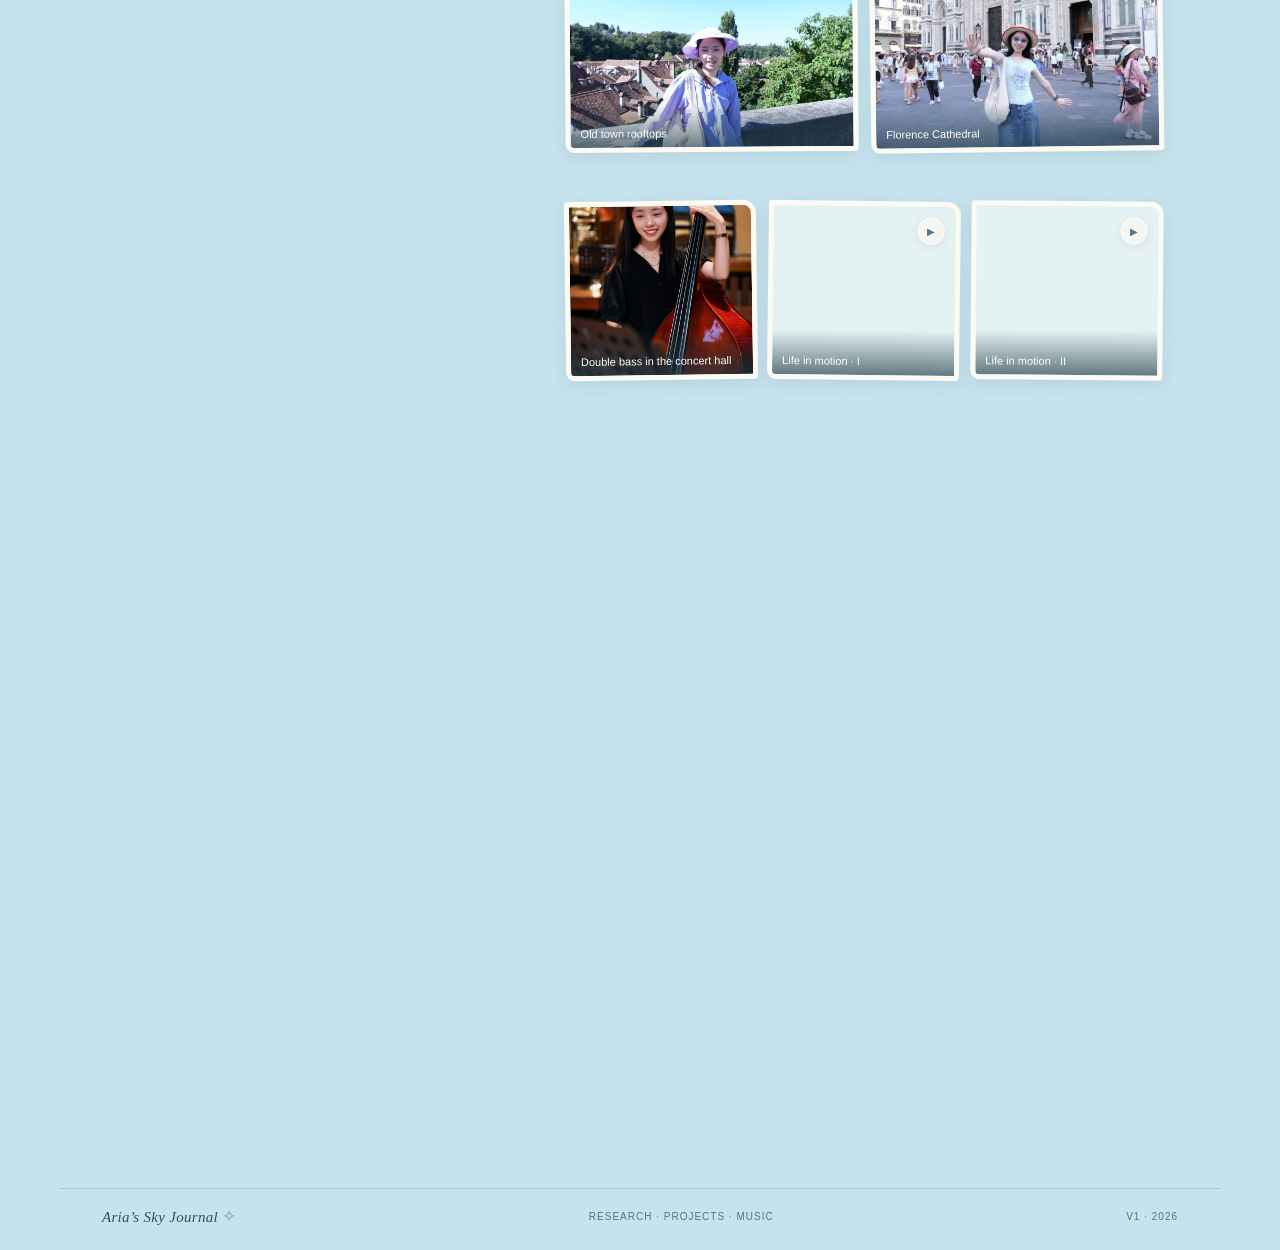
==== commit c80de989: "Rebuild V1 portfolio with few-shot component architecture" ====
--- a/V1/index.html
+++ b/V1/index.html
@@ -43,15 +43,17 @@
 <!-- ======================= HOME ======================= -->
 <section id="home" class="section hero-section" aria-labelledby="hero-title">
  <div class="home-stickers" aria-hidden="true"><span class="float-sticker sticker-note">♬</span><span class="float-sticker sticker-star">✧</span><span class="float-sticker sticker-plane">➤</span></div>
- <div class="hero-copy">
+ <!-- 【V1迭代新增】Home is composed as a cover spread; all displayed copy remains from V0. -->
+ <div class="journal-cover">
+ <header class="hero-copy cover-letter">
   <span class="eyebrow">A LITTLE SPACE BETWEEN IDEAS &amp; DREAMS</span>
   <p class="handwritten">Welcome to my sky journal</p>
   <h1 id="hero-title">Exploring intelligence,<br>recording growth.</h1>
   <p class="hero-description">AI agents, research and system development —<br>plus a few melodies beyond the code.</p>
   <a class="text-link" href="#highlights">Start exploring <span>↓</span></a>
   <div class="hero-caption"><span>01</span><span>SCROLL TO EXPLORE</span><i></i></div>
- </div>
- <figure class="hero-art" aria-label="A changing journal of campus scenes">
+ </header>
+ <figure class="hero-art" aria-label="A bright start on the campus track">
   <img id="hero-art-image" src="assets/hero-1.jpg" alt="Graduate in gown holding a bouquet on the campus track">
   <div class="photo-stamp">ARIA’S<br>JOURNAL <span>✧</span></div>
   <figcaption class="art-caption"><span id="art-caption-text" aria-live="polite">A bright start on the campus track</span><span id="art-counter">— 01 / 03</span></figcaption>
@@ -62,13 +64,14 @@
   </div>
   <a href="#highlights" class="circle-link" aria-label="Scroll down to explore">↓</a>
  </figure>
+ </div>
 </section>
 
 <!-- 【V1迭代新增】A separate journal route keeps the carousel controls clear. -->
 <nav class="chapter-rail" aria-label="Journal chapters">
- <a href="#highlights"><span class="chapter-rail-number">01</span><span><strong>Academic roots</strong><small>Highlights</small></span><span class="chapter-rail-arrow" aria-hidden="true">↘</span></a>
- <a href="#projects"><span class="chapter-rail-number">02</span><span><strong>Ideas in practice</strong><small>Projects</small></span><span class="chapter-rail-arrow" aria-hidden="true">↘</span></a>
- <a href="#life"><span class="chapter-rail-number">03</span><span><strong>Beyond the lab</strong><small>Life</small></span><span class="chapter-rail-arrow" aria-hidden="true">↘</span></a>
+ <a href="#highlights" aria-label="Highlights"><span class="chapter-rail-number">01</span><span class="chapter-rail-line" aria-hidden="true"></span><span class="chapter-rail-arrow" aria-hidden="true">↘</span></a>
+ <a href="#projects" aria-label="Projects"><span class="chapter-rail-number">02</span><span class="chapter-rail-line" aria-hidden="true"></span><span class="chapter-rail-arrow" aria-hidden="true">↘</span></a>
+ <a href="#life" aria-label="Life"><span class="chapter-rail-number">03</span><span class="chapter-rail-line" aria-hidden="true"></span><span class="chapter-rail-arrow" aria-hidden="true">↘</span></a>
 </nav>
 
 <!-- ======================= HIGHLIGHTS ======================= -->
@@ -78,12 +81,12 @@
   <span class="section-number">01 / HIGHLIGHTS</span>
  </div>
 
- <div class="v1-highlight-board" role="group" aria-label="Academic and skills pinboard">
+ <div class="academic-spread" role="group" aria-label="Academic highlights">
  <svg class="study-thread" viewBox="0 0 900 420" aria-hidden="true"><path d="M240 112 C390 28 385 350 570 290"/><path d="M558 279l23 10-16 17"/></svg>
- <div class="school-grid">
-  <article class="paper-card school-card reveal" data-tilt>
+ <ol class="education-journey" aria-label="Education">
+  <li class="education-stop education-stop-undergraduate reveal"><article class="education-leaf" data-tilt>
    <span class="paper-tape" aria-hidden="true"></span>
-   <img class="school-photo" src="assets/hero-1.jpg" alt="Aria holding a bouquet on a campus track" loading="lazy">
+   <figure class="school-photo-frame"><img class="school-photo" src="assets/hero-1.jpg" alt="Graduate in gown holding a bouquet on the campus track" loading="lazy"></figure>
    <h3 class="school-title"><button class="school-head" type="button" aria-expanded="false" aria-controls="school-undergraduate">
     <span class="school-year">2022 — 2026 · WUHAN</span>
     <span class="school-name">South-Central Minzu University</span>
@@ -114,11 +117,11 @@
      </div>
     </div></div>
    </div>
-  </article>
-
-  <article class="paper-card school-card sky-school reveal" data-tilt>
+  </article></li>
+
+  <li class="education-stop education-stop-postgraduate reveal"><article class="education-leaf sky-school" data-tilt>
    <span class="paper-tape" aria-hidden="true"></span>
-   <img class="school-photo" src="assets/hero-3.jpg" alt="Aria at the Hong Kong Polytechnic University entrance" loading="lazy">
+   <figure class="school-photo-frame"><img class="school-photo" src="assets/hero-3.jpg" alt="Woman in a floral dress at the PolyU entrance sign" loading="lazy"></figure>
    <h3 class="school-title"><button class="school-head" type="button" aria-expanded="false" aria-controls="school-postgraduate">
     <span class="school-year">2026 — NOW · HONG KONG</span>
     <span class="school-name">The Hong Kong Polytechnic University</span>
@@ -139,10 +142,10 @@
      </div>
     </div></div>
    </div>
-  </article>
- </div>
-
- <article class="paper-card skill-paper reveal" data-tilt>
+  </article></li>
+ </ol>
+
+ <aside class="skill-ledger reveal" data-tilt>
   <span class="paper-pin" aria-hidden="true"></span>
   <span class="eyebrow">THINGS I WORK WITH</span>
   <h3>Turning curiosity into capability</h3>
@@ -164,17 +167,18 @@
     <button class="skill-chip" data-skill="ECharts">ECharts</button>
    </div>
   </div>
- </article>
- </div><!-- /v1-highlight-board -->
-
- <article class="paper-card knowledge-paper reveal" data-tilt>
-  <span class="paper-tape" aria-hidden="true"></span>
-  <span class="eyebrow">RAG · EXTERNAL KNOWLEDGE BASE</span>
-  <h3>Chat with my course notes</h3>
-  <p>My lecture notes from Introduction to AI, Big Data Computing, Agentic Computing and LLM for Agent live in <a href="knowledge/">knowledge/</a> as plain Markdown. Ask a question to see the closest passage and its source.</p>
+ </aside>
+ </div><!-- /academic-spread -->
+
+ <section class="knowledge-workbench reveal" aria-label="RAG · EXTERNAL KNOWLEDGE BASE">
+  <header class="knowledge-intro">
+   <span class="eyebrow">RAG · EXTERNAL KNOWLEDGE BASE</span>
+   <h3>Chat with my course notes</h3>
+   <p>My lecture notes from Introduction to AI, Big Data Computing, Agentic Computing and LLM for Agent live in <a href="knowledge/">knowledge/</a> as plain Markdown — this little RAG chat retrieves answers straight from them.</p>
+  </header>
   <div class="rag-chat">
    <div class="rag-log" id="rag-log" role="log" aria-live="polite">
-   <p class="rag-welcome">Hi! Ask about a topic in my course notes. I’ll show the closest passage with its lecture source, or say when the notes don’t support an answer.</p>
+    <p class="rag-welcome">Hi! Ask me about anything in my course notes — I’ll find the relevant passage and quote it for you.</p>
    </div>
    <div class="rag-suggest" aria-label="Suggested questions">
     <button type="button">What is retrieval-augmented generation?</button>
@@ -187,7 +191,7 @@
     <button class="primary" type="submit">Ask <span aria-hidden="true">✧</span></button>
    </form>
   </div>
- </article>
+ </section>
 </section>
 
 <!-- ======================= PROJECTS ======================= -->
@@ -198,11 +202,11 @@
  </div>
  <div class="projects-intro reveal"><p>From a review paper to usable, everyday systems.</p><span id="project-count" aria-live="polite">4 stories</span></div>
  <!-- 【V1迭代新增】A visual story index links directly into the project atlas. -->
- <nav class="project-atlas-index reveal" aria-label="Project story index">
-  <a href="#project-story-0"><span>01</span><strong>Review</strong><small>Research</small></a>
-  <a href="#project-story-1"><span>02</span><strong>Annotation</strong><small>Research</small></a>
-  <a href="#project-story-2"><span>03</span><strong>Policy Q&amp;A</strong><small>System</small></a>
-  <a href="#project-story-3"><span>04</span><strong>Music data</strong><small>System</small></a>
+ <nav class="project-atlas-index reveal" aria-label="Project stories">
+  <a href="#project-story-0" aria-label="AI Agents for Data Annotation: A Review"><span>01</span></a>
+  <a href="#project-story-1" aria-label="LLM-Agent Framework for Financial Data Annotation"><span>02</span></a>
+  <a href="#project-story-2" aria-label="Intelligent Policy Q&amp;A System"><span>03</span></a>
+  <a href="#project-story-3" aria-label="Music Information Platform"><span>04</span></a>
  </nav>
  <div class="filters reveal" role="group" aria-label="Filter projects by type">
   <button class="filter active" data-filter="all" aria-pressed="true">All <span>04</span></button>
@@ -226,38 +230,40 @@
   </svg>
   <span class="section-number">03 / LIFE</span>
  </div>
- <div class="life-layout">
-  <div class="life-copy reveal">
+ <div class="life-spread">
+  <aside class="life-copy life-letter reveal">
    <p>I am currently studying Artificial Intelligence at The Hong Kong Polytechnic University. I’m originally from Wuhan, Hubei. My research interests lie in natural language processing, large language models, and agent systems.</p>
    <p>I like to combine theoretical knowledge with hands-on coding practice to test ideas and solve practical problems. In my leisure time, reading and music are my favorite ways to recharge. I believe AI becomes more meaningful when it is built thoughtfully. I’m glad to connect with fellow students, researchers, and anyone interested in this field. You are welcome to sign the guestbook if you’d like to say hi.</p>
    <div class="hobby-badges"><span>♬ Music</span><span>✈ Travel</span><span>❁ Food</span></div>
-  </div>
-  <div class="life-media reveal">
-   <div class="gallery-margin-note" aria-hidden="true">
-    <svg viewBox="0 0 54 24" focusable="false"><path d="M2 17c10-8 19-9 29-4 6 3 12 3 21-3M45 5l7 5-7 4" fill="none" stroke="currentColor" stroke-width="1.5" stroke-linecap="round" stroke-linejoin="round"/><circle cx="8" cy="8" r="2" fill="currentColor"/></svg>
-    <span>little moments, kept close</span>
-   </div>
+  </aside>
+  <figure class="life-media life-atlas reveal">
    <p class="local-note">Snapshots and short films of music, travel and food — click any of them to view.</p>
-   <div id="media-gallery" class="media-gallery media-wall" aria-live="polite" aria-label="A scrapbook wall of travel and music photographs and short films"></div>
+   <div id="media-gallery" class="media-gallery media-wall" aria-live="polite" aria-label="Snapshots and short films of music, travel and food"></div>
    <p id="gallery-empty" class="empty-state gallery-empty" hidden>No moments yet — add your favorite snapshots of music, travel and food.</p>
-  </div>
+  </figure>
  </div>
 </section>
 
 <!-- ======================= GUESTBOOK ======================= -->
 <section id="guestbook" class="section guestbook-section" aria-labelledby="guestbook-title">
- <div class="guestbook-sky reveal">
+ <div class="guestbook-postcard reveal">
   <div class="guestbook-stars" aria-hidden="true"><span>✧</span><span>⋆</span><span>✧</span><span>⋆</span><span>✧</span></div>
-  <span class="eyebrow">SAY HI · LEAVE A NOTE</span>
-  <h2 id="guestbook-title">Guestbook</h2>
-  <p class="guestbook-intro">Thanks for stopping by — leave a little note before you go.</p>
+  <header class="guestbook-letterhead">
+   <span class="eyebrow">SAY HI · LEAVE A NOTE</span>
+   <h2 id="guestbook-title">Guestbook</h2>
+   <p class="guestbook-intro">Thanks for stopping by — leave a little note before you go.</p>
+  </header>
+  <div class="guestbook-writing-desk">
   <form id="guestbook-form" class="guestbook-form">
    <label class="field"><span>YOUR NAME</span><input id="guest-name" name="name" type="text" maxlength="40" placeholder="e.g. a fellow sky watcher" autocomplete="name" required></label>
    <label class="field field-wide"><span>YOUR MESSAGE</span><textarea id="guest-message" name="message" rows="4" maxlength="500" placeholder="Say hi, share a thought, or recommend a piece of music…" required></textarea></label>
    <button class="primary" type="submit">Sign the guestbook <span aria-hidden="true">✧</span></button>
   </form>
-  <div id="guestbook-list" class="guestbook-list" aria-live="polite"></div>
-  <p id="guestbook-empty" class="empty-state">No notes yet — be the first to say hi.</p>
+  </div>
+  <section class="guestbook-notes" aria-label="Guestbook notes">
+   <div id="guestbook-list" class="guestbook-list" aria-live="polite"></div>
+   <p id="guestbook-empty" class="empty-state">No notes yet — be the first to say hi.</p>
+  </section>
   <span class="handwritten guestbook-sign">with a little curiosity, Aria</span>
  </div>
 </section>
--- a/V1/v1.css
+++ b/V1/v1.css
@@ -196,3 +196,124 @@
  .projects-atlas .project-row.paper-project,.projects-atlas .project-row.paper-project:hover,.projects-atlas .project-row.paper-project.open{min-height:0;padding:25px 22px}
  .projects-atlas .project-entry-0 h3{font-size:22px}.project-purpose{font-size:13px}.project-contribution .contribution-copy{font-size:12px}
 }
+
+/* 【V1迭代新增】Few-shot architecture pass: rebuild each page module around its source copy. */
+.hero-section{display:block;height:auto;min-height:0;padding-top:155px;padding-bottom:46px}
+.journal-cover{position:relative;display:grid;grid-template-columns:minmax(390px,1.08fr) minmax(0,.92fr);gap:30px;align-items:center;padding:34px;border:1px solid #ffffffb8;border-radius:34px 18px 28px 16px;background:#e9f5f0a8;box-shadow:0 18px 52px #35586b15,inset 0 1px #ffffffb9;backdrop-filter:blur(10px);-webkit-backdrop-filter:blur(10px)}
+.cover-letter{position:relative;z-index:1;padding:35px 30px 27px 24px;border:1px solid #ffffffb0;border-radius:5px 21px 6px 20px;background:#f8f5e8d9;box-shadow:0 10px 25px #48657713;transform:rotate(-.55deg)}
+.cover-letter .handwritten{margin-top:4px}
+.cover-letter h1{max-width:480px;font-size:clamp(36px,3vw,42px)}
+.cover-letter .hero-caption{margin-top:30px}
+.journal-cover .hero-art{height:clamp(390px,42vw,550px);margin:0 7px 0 0}
+.journal-cover .hero-art>img{border-radius:48% 48% 8px 8px}
+.journal-cover .photo-stamp{left:-18px}
+.chapter-rail{margin:26px auto 0;max-width:860px;padding:5px 16px;border-radius:28px;background:#f2f8f6b8;box-shadow:0 7px 22px #34566b10}
+.chapter-rail a{grid-template-columns:30px minmax(28px,1fr) 18px;min-height:45px;gap:12px}
+.chapter-rail-number{font-size:15px}
+.chapter-rail-line{height:1px;background:linear-gradient(90deg,#7896a355,#7896a311);transition:height .45s ease-out,background .45s ease-out}
+.chapter-rail a:hover .chapter-rail-line{height:2px;background:#7896a377}
+
+/* Highlights becomes a two-page academic folio with a distinct skills ledger. */
+.academic-spread{position:relative;isolation:isolate;display:grid;grid-template-columns:minmax(0,1.55fr) minmax(245px,.72fr);grid-template-areas:"journey ledger";gap:clamp(25px,4vw,58px);align-items:start;padding:28px 0 38px}
+.academic-spread .study-thread{left:9%;top:23%;width:63%;height:46%;opacity:.56}
+.education-journey{grid-area:journey;position:relative;display:grid;gap:28px;margin:0;padding:5px 0 5px 24px;list-style:none}
+.education-journey:before{content:"";position:absolute;left:8px;top:32px;bottom:32px;width:1px;background:linear-gradient(#a7b9a3,#c1a8a855,#a7b9a3)}
+.education-stop{position:relative;min-width:0}
+.education-stop:before{content:"";position:absolute;z-index:2;left:-22px;top:42px;width:11px;height:11px;border:2px solid #f6f3e8;border-radius:50%;background:#8ca49c;box-shadow:0 0 0 1px #8ca49c88}
+.education-leaf{position:relative;display:grid;grid-template-columns:minmax(148px,.72fr) minmax(0,1.28fr);grid-template-rows:auto 1fr;gap:0 23px;min-height:0;padding:20px 22px 20px 18px;border:1px solid #fffdf1d9;border-radius:7px 22px 8px 16px;background:#f7f3e7eb;box-shadow:0 11px 28px #3f617215;transform:rotate(-.45deg);transition:transform .55s ease-out,box-shadow .55s ease-out}
+.education-stop-postgraduate .education-leaf{background:#eaf2f1ed;transform:rotate(.4deg)}
+.education-leaf:hover{transform:translateY(-3px) rotate(0);box-shadow:0 16px 32px #3f61721c}
+.education-leaf>.paper-tape{z-index:2;top:-10px;left:42%;width:73px;height:22px}
+.education-leaf .school-photo-frame{grid-column:1;grid-row:1/3;align-self:stretch;min-height:210px;margin:0;padding:5px;background:#fffdf6;border:1px solid #fff;box-shadow:0 5px 13px #415b6417;transform:rotate(-.7deg)}
+.education-leaf .school-photo{display:block;width:100%;height:100%;min-height:200px;object-fit:cover;object-position:center 42%;filter:saturate(.82)}
+.education-leaf .school-title{grid-column:2;grid-row:1;align-self:center}
+.education-leaf .school-head{min-height:0;padding:0 38px 0 0}
+.education-leaf .school-year{font-size:9px;letter-spacing:1.5px}
+.education-leaf .school-name{font-size:clamp(17px,1.55vw,22px)}
+.education-leaf .school-sub{font-size:12px;line-height:1.7}
+.education-leaf .school-detail{grid-column:2;grid-row:2;align-self:start;margin-top:8px}
+.education-leaf .school-detail-inner{padding-top:15px;border-top:1px dashed #82999a55}
+.education-leaf .school-columns{grid-template-columns:1fr 1fr;gap:17px}
+.education-leaf .school-block .eyebrow{font-size:8px;letter-spacing:1px}
+.skill-ledger{grid-area:ledger;position:relative;align-self:stretch;margin:23px 0 0;padding:29px 25px 23px;border:1px solid #fffdf6c7;border-radius:6px 25px 8px 19px;background:#e9e4efdb;box-shadow:0 12px 30px #445a6718;transform:rotate(.75deg)}
+.skill-ledger:before{content:"";position:absolute;left:15px;right:15px;top:47px;height:1px;background:#8ca1a036}
+.skill-ledger .paper-pin{top:10px;left:50%;right:auto}
+.skill-ledger>.eyebrow{display:block;margin:10px 0 21px}
+.skill-ledger h3{font-size:22px;line-height:1.4}
+.skill-ledger .skill-notes{display:grid;grid-template-columns:1fr;gap:0;margin-top:13px}
+.skill-ledger .skill-notes li{padding:14px 0;border-bottom:1px dashed #7d929633}
+.skill-ledger .skill-notes li:last-child{border-bottom:0}
+.skill-ledger .skill-strip{margin-top:12px;padding-top:15px;border-top:1px solid #7d929633}
+.skill-ledger .skill-strip>.eyebrow{font-size:8px;line-height:1.6}
+.skill-ledger .skill-chip{margin:5px 3px 0 0}
+.knowledge-workbench{display:grid;grid-template-columns:minmax(260px,.78fr) minmax(0,1.22fr);gap:30px;margin-top:30px;padding:30px 34px;border:1px solid #fffdf0d9;border-radius:25px 8px 28px 12px;background:#f2f4e9df;box-shadow:0 13px 32px #35586b16;align-items:center}
+.knowledge-intro{align-self:start}
+.knowledge-intro h3{margin:15px 0 10px;font-size:25px;font-weight:500;line-height:1.4}
+.knowledge-intro p{font-size:13px;line-height:1.85}
+.knowledge-workbench .rag-chat{margin:0;padding:17px;border:1px dashed #8ba6a977;border-radius:19px;background:#fbfcf7d9}
+
+/* Projects is a story atlas; its visible labels are drawn from the frozen V0 project data. */
+.project-atlas-index{display:grid;grid-template-columns:repeat(4,1fr);gap:11px;margin:23px 0 12px;padding:0;border:0}
+.project-atlas-index a{min-height:32px;display:flex;align-items:center;justify-content:center;padding:0;border:1px solid #ffffffb5;border-radius:20px;background:#eaf4f2ad;box-shadow:0 4px 12px #34566b0b}
+.project-atlas-index a+a{border-left:1px solid #ffffffb5}
+.project-atlas-index a>span{font:italic 13px Georgia,serif;color:#6f8b99}
+.project-atlas-index a:hover{background:#fbfcf4e8}
+.projects-atlas .project-contribution{margin:0;padding:11px 13px;border-left:2px solid #8eabb1;background:#ffffff82;font-size:13px;line-height:1.75}
+.projects-atlas .project-open-label{font-size:10px}
+.projects-atlas .paper-actions .save-project{width:36px;min-width:36px;padding:0}
+.projects-atlas .project-detail .detail-inner>p{padding-top:12px;border-top:1px dashed #82999a55}
+
+/* Life is a letter beside an image atlas, not the former copy/gallery column pair. */
+.life-spread{display:grid;grid-template-columns:minmax(260px,.78fr) minmax(0,1.22fr);gap:clamp(30px,5vw,68px);align-items:start}
+.life-letter{position:sticky;top:115px;padding:28px 27px 25px;border-left:1px solid #ffffffb7;border-top:1px solid #ffffffb7;border-radius:4px 22px 8px 4px;background:#eff7f0a6;box-shadow:0 10px 26px #35586b12;backdrop-filter:blur(8px);-webkit-backdrop-filter:blur(8px)}
+.life-letter p{font-size:14px;line-height:1.95}
+.life-atlas{min-width:0;margin:0;padding:10px 2px 20px}
+.life-atlas .local-note{max-width:430px;margin:11px 0 13px}
+
+/* Guestbook is laid out like an opened letter: introduction, writing desk, and notes. */
+.guestbook-postcard{position:relative;display:grid;grid-template-columns:minmax(230px,.72fr) minmax(0,1.28fr);grid-template-areas:"letter writing" "signature notes";gap:18px 38px;max-width:1040px;margin:0 auto;padding:52px 52px 39px;border:1px solid #ffffffc7;border-radius:9px 33px 12px 27px;background:#edf5ecdc;box-shadow:0 18px 42px #35586b16;transform:rotate(.18deg);text-align:left}
+.guestbook-letterhead{grid-area:letter;align-self:start;position:relative;z-index:1;padding:18px 12px 18px 4px}
+.guestbook-letterhead h2{font:500 clamp(31px,3vw,42px)/1.2 "Avenir Next","Helvetica Neue",sans-serif}
+.guestbook-letterhead .guestbook-intro{font-size:14px;line-height:1.9}
+.guestbook-writing-desk{grid-area:writing;position:relative;z-index:1;padding:17px 21px 11px;border:1px solid #ffffffd2;border-radius:5px 18px 6px 13px;background:#f9f7eddb;box-shadow:0 7px 19px #49617010}
+.guestbook-writing-desk .guestbook-form{grid-template-columns:1fr;gap:13px;margin:0;max-width:none}
+.guestbook-writing-desk .field-wide{grid-column:auto}
+.guestbook-writing-desk .guestbook-form .primary{grid-column:auto;justify-self:start;min-width:0;margin:3px 0 0}
+.guestbook-notes{grid-area:notes;position:relative;z-index:1;min-width:0}
+.guestbook-notes .guestbook-list{margin-top:0}
+.guestbook-sign{grid-area:signature;align-self:end;position:relative;z-index:1;margin:0 0 5px 4px;text-align:left}
+.guestbook-postcard .guestbook-stars{z-index:0}
+
+@media(max-width:900px){
+ .journal-cover{gap:30px;padding:30px}
+ .academic-spread{grid-template-columns:minmax(0,1.25fr) minmax(220px,.75fr);gap:25px}
+ .education-leaf{grid-template-columns:minmax(120px,.62fr) minmax(0,1.38fr);gap:0 16px;padding:18px 16px}
+ .knowledge-workbench{gap:20px;padding:25px}
+ .life-spread{gap:28px}
+ .guestbook-postcard{gap:18px 25px;padding:42px 35px 33px}
+}
+@media(max-width:680px){
+ .hero-section{padding-top:105px}
+ .journal-cover{grid-template-columns:1fr;gap:30px;padding:22px}
+ .cover-letter{padding:27px 22px 23px}
+ .journal-cover .hero-art{height:370px;margin:0 8px 16px}
+ .chapter-rail{margin-top:19px}
+ .chapter-rail a{grid-template-columns:24px 1fr 14px;min-height:36px;padding:7px 8px;gap:7px}
+ .academic-spread{grid-template-columns:1fr;grid-template-areas:"journey" "ledger";gap:22px;padding-top:22px}
+ .education-journey{padding-left:21px}
+ .education-leaf{grid-template-columns:1fr;grid-template-rows:auto auto auto;gap:0;padding:17px}
+ .education-leaf .school-photo-frame{grid-column:1;grid-row:1;min-height:190px;margin-bottom:12px}
+ .education-leaf .school-photo{min-height:180px}
+ .education-leaf .school-title{grid-column:1;grid-row:2}
+ .education-leaf .school-detail{grid-column:1;grid-row:3}
+ .knowledge-workbench{grid-template-columns:1fr;padding:23px 20px}
+ .life-spread{grid-template-columns:1fr;gap:22px}
+ .life-letter{position:relative;top:auto}
+ .life-atlas{padding:0}
+ .guestbook-postcard{grid-template-columns:1fr;grid-template-areas:"letter" "writing" "notes" "signature";gap:14px;padding:34px 22px 28px}
+ .guestbook-sign{justify-self:start;margin-top:-8px}
+ .guestbook-writing-desk{padding:15px}
+}
+@media(prefers-reduced-motion:reduce){
+ .education-leaf,.chapter-rail-line{transition:none}
+}
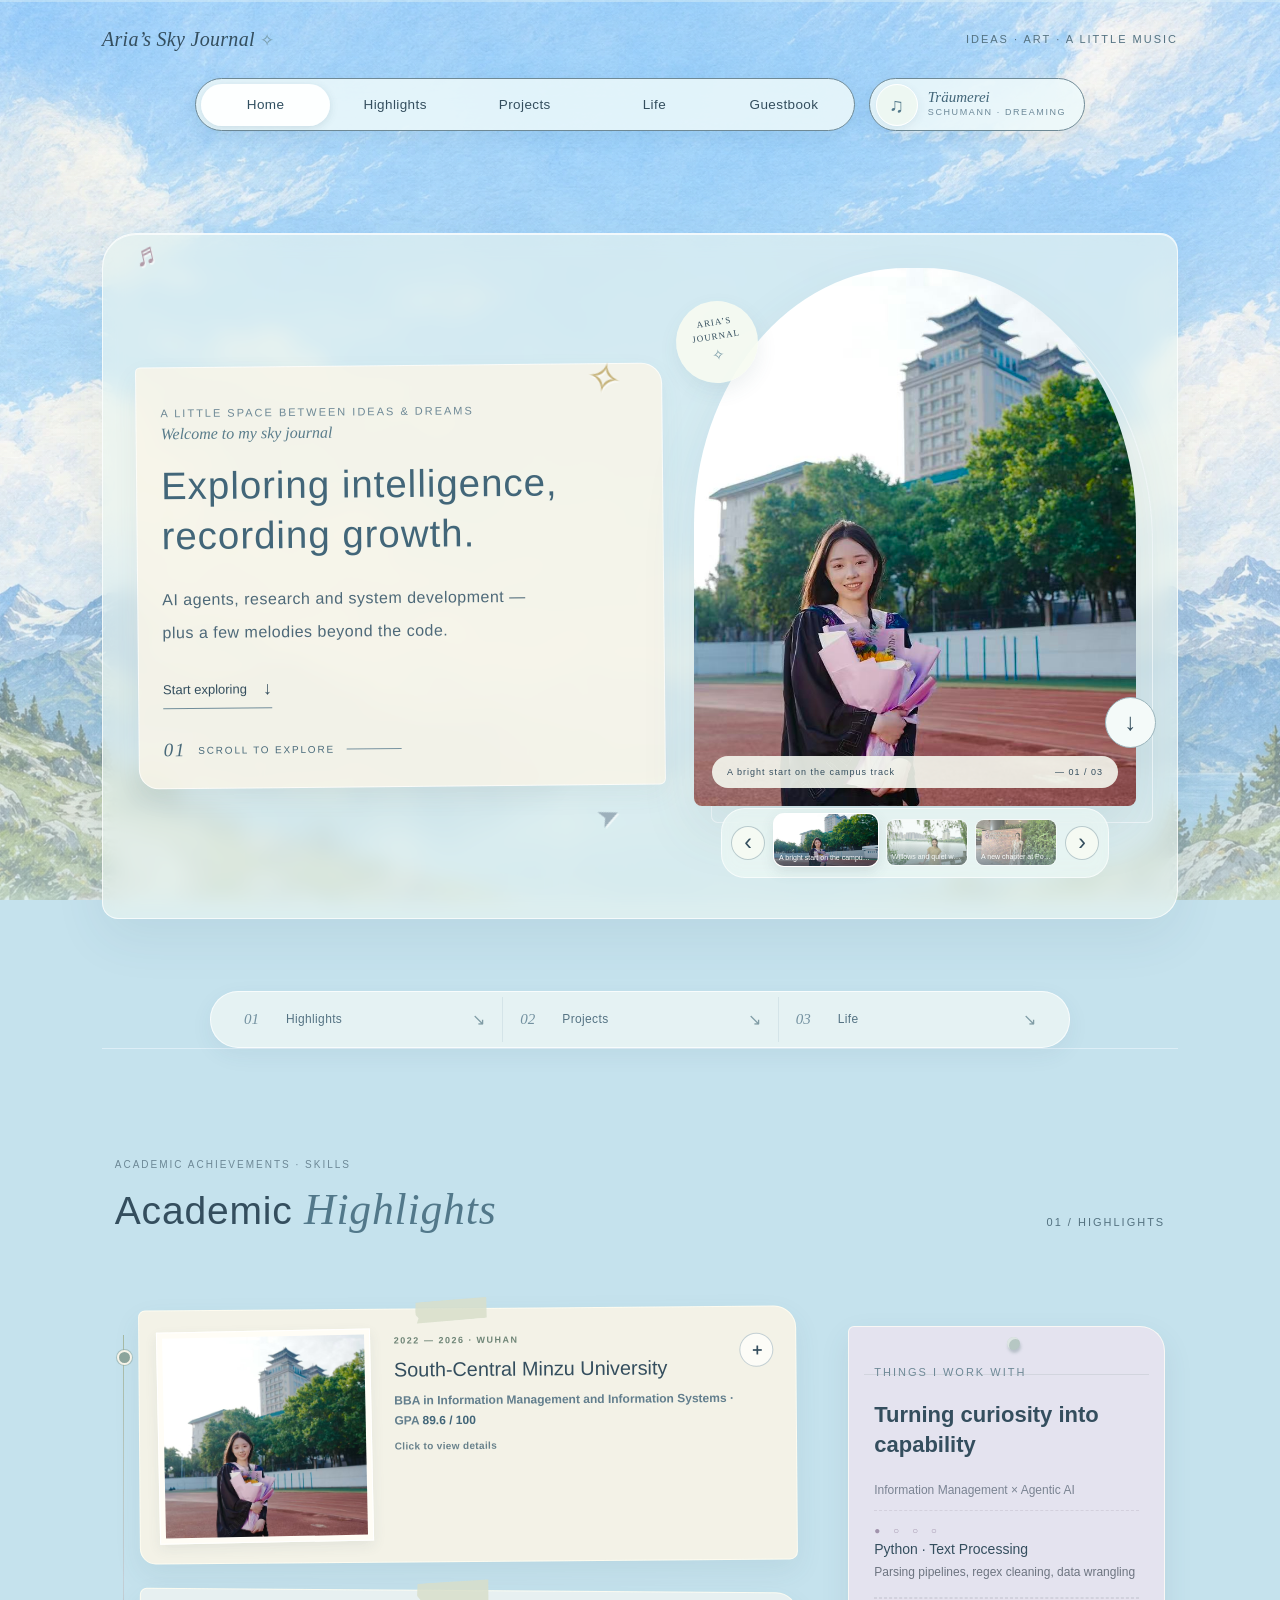
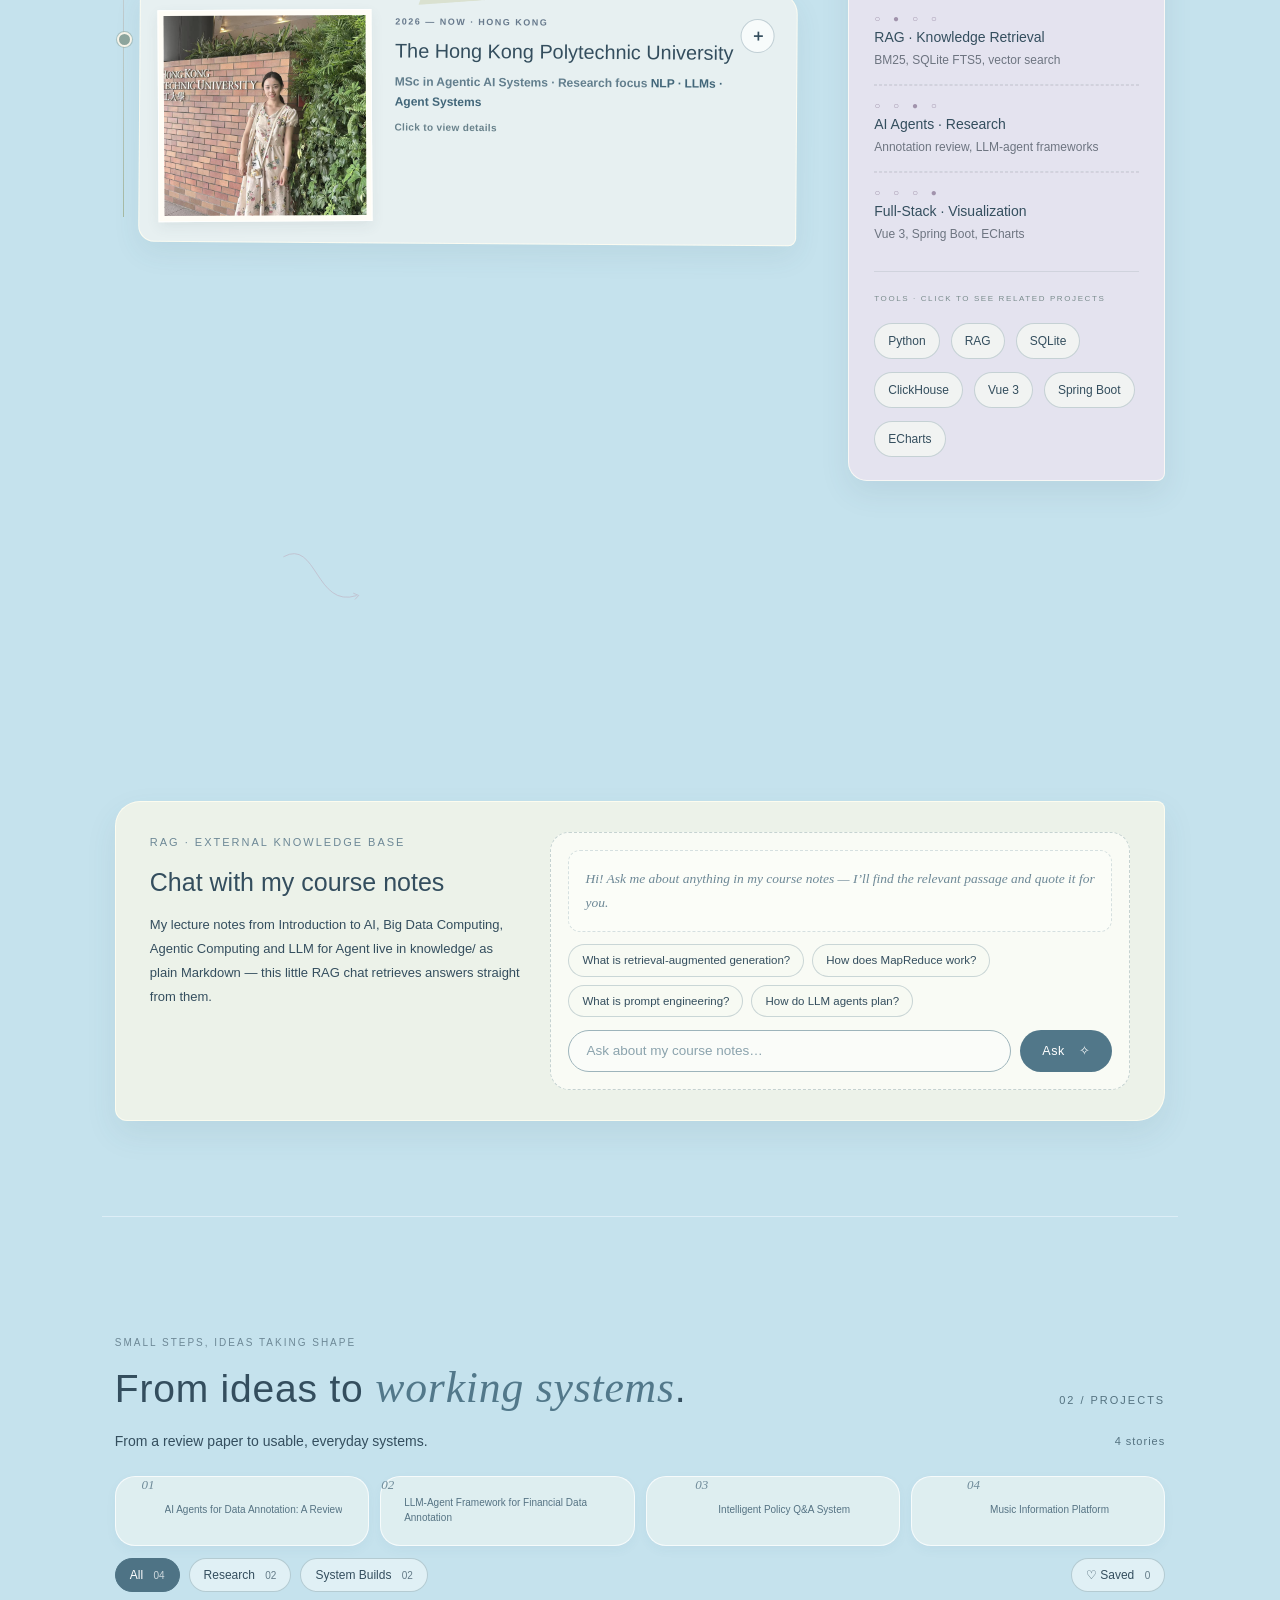
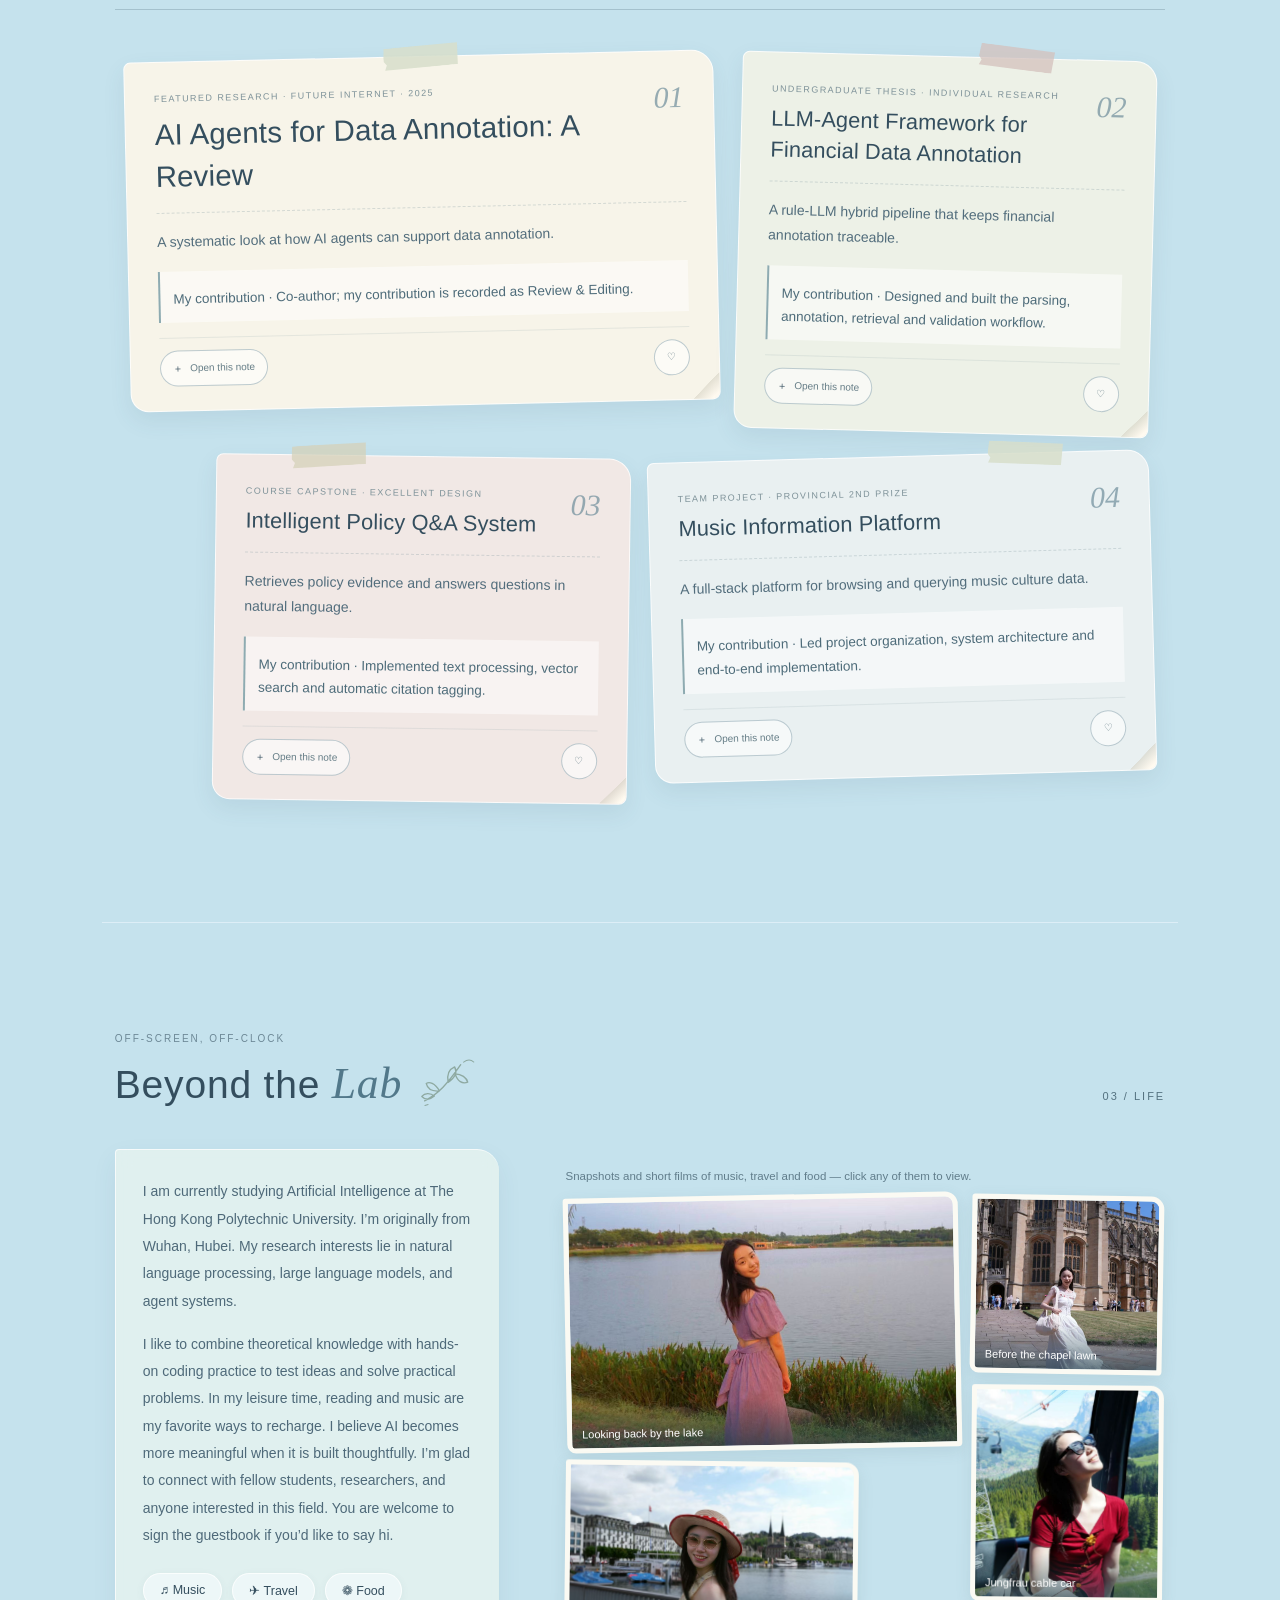
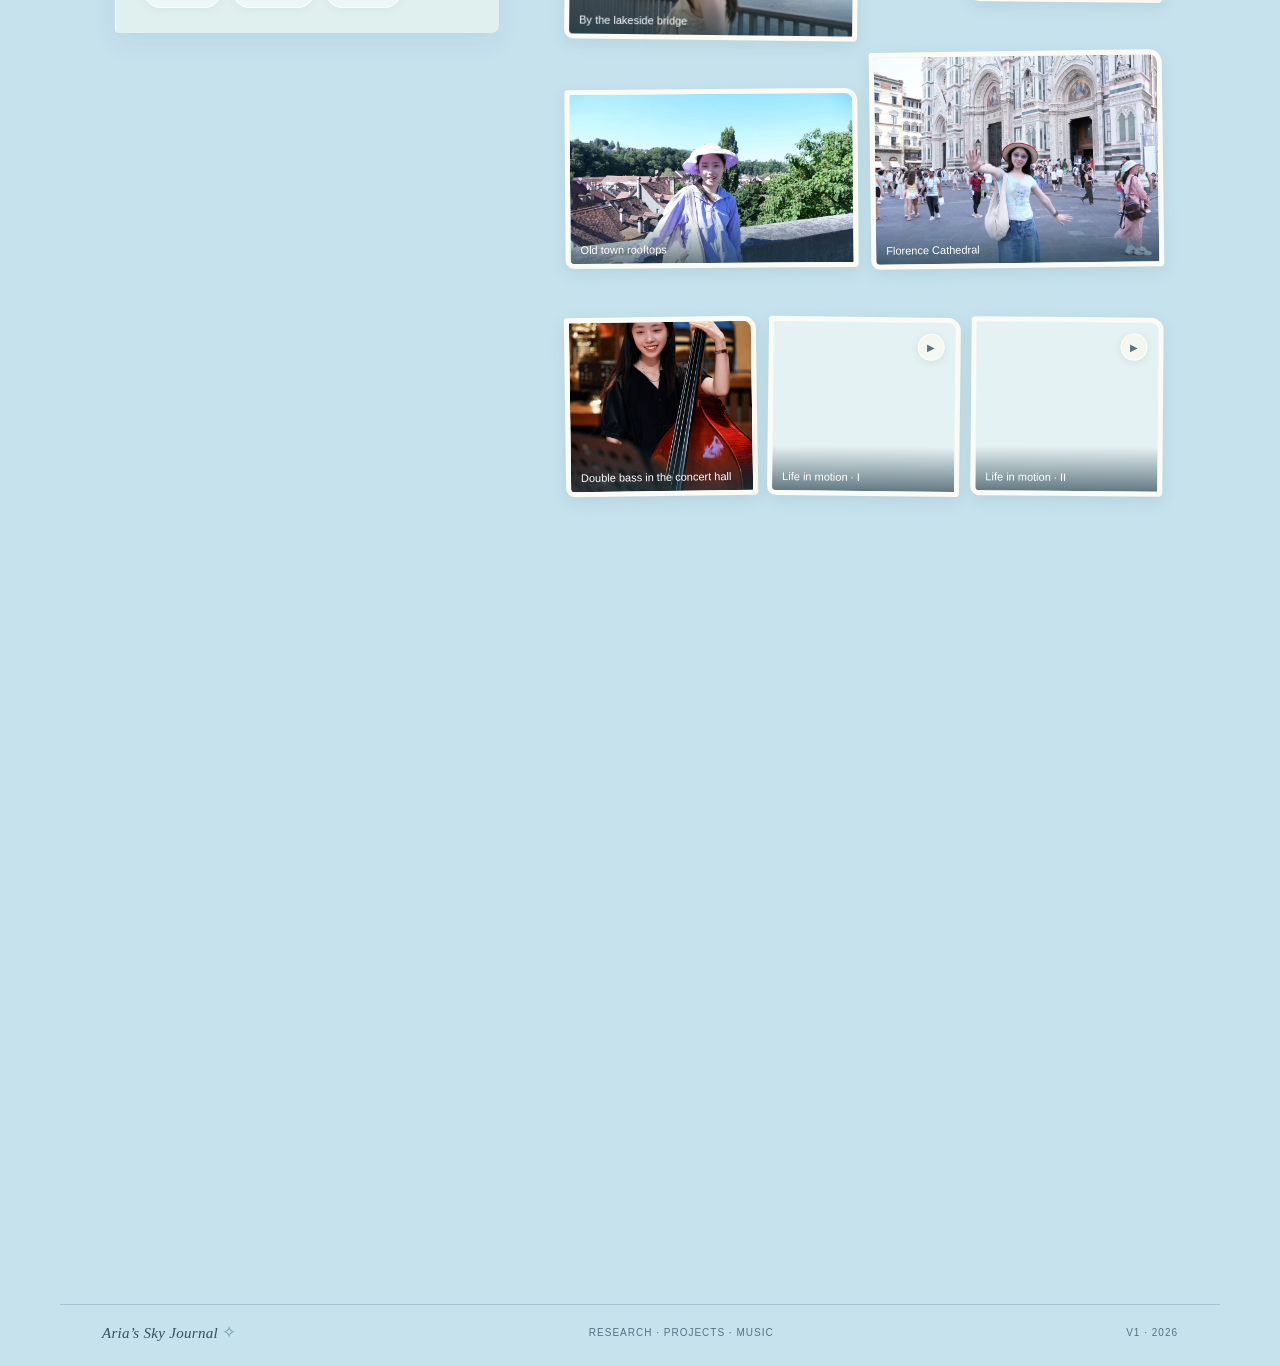
==== commit 63795054: "Clarify V1 navigation and disclosure interactions" ====
--- a/V1/index.html
+++ b/V1/index.html
@@ -69,9 +69,9 @@
 
 <!-- 【V1迭代新增】A separate journal route keeps the carousel controls clear. -->
 <nav class="chapter-rail" aria-label="Journal chapters">
- <a href="#highlights" aria-label="Highlights"><span class="chapter-rail-number">01</span><span class="chapter-rail-line" aria-hidden="true"></span><span class="chapter-rail-arrow" aria-hidden="true">↘</span></a>
- <a href="#projects" aria-label="Projects"><span class="chapter-rail-number">02</span><span class="chapter-rail-line" aria-hidden="true"></span><span class="chapter-rail-arrow" aria-hidden="true">↘</span></a>
- <a href="#life" aria-label="Life"><span class="chapter-rail-number">03</span><span class="chapter-rail-line" aria-hidden="true"></span><span class="chapter-rail-arrow" aria-hidden="true">↘</span></a>
+ <a href="#highlights" aria-label="Highlights"><span class="chapter-rail-number">01</span><strong class="chapter-rail-label">Highlights</strong><span class="chapter-rail-arrow" aria-hidden="true">↘</span></a>
+ <a href="#projects" aria-label="Projects"><span class="chapter-rail-number">02</span><strong class="chapter-rail-label">Projects</strong><span class="chapter-rail-arrow" aria-hidden="true">↘</span></a>
+ <a href="#life" aria-label="Life"><span class="chapter-rail-number">03</span><strong class="chapter-rail-label">Life</strong><span class="chapter-rail-arrow" aria-hidden="true">↘</span></a>
 </nav>
 
 <!-- ======================= HIGHLIGHTS ======================= -->
@@ -91,6 +91,7 @@
     <span class="school-year">2022 — 2026 · WUHAN</span>
     <span class="school-name">South-Central Minzu University</span>
     <span class="school-sub">BBA in Information Management and Information Systems · GPA <strong>89.6 / 100</strong></span>
+    <span class="school-action-hint">Click to view details</span>
     <span class="school-toggle" aria-hidden="true">＋</span>
    </button></h3>
    <div class="school-detail" id="school-undergraduate" inert>
@@ -126,6 +127,7 @@
     <span class="school-year">2026 — NOW · HONG KONG</span>
     <span class="school-name">The Hong Kong Polytechnic University</span>
     <span class="school-sub">MSc in Agentic AI Systems · Research focus <strong>NLP · LLMs · Agent Systems</strong></span>
+    <span class="school-action-hint">Click to view details</span>
     <span class="school-toggle" aria-hidden="true">＋</span>
    </button></h3>
    <div class="school-detail" id="school-postgraduate" inert>
--- a/V1/v1.css
+++ b/V1/v1.css
@@ -317,3 +317,29 @@
 @media(prefers-reduced-motion:reduce){
  .education-leaf,.chapter-rail-line{transition:none}
 }
+
+/* 【V1迭代新增】Usability fixes from screenshot review: name destinations, expose card actions, and separate artwork controls. */
+.chapter-rail a{grid-template-columns:30px minmax(0,1fr) 18px}
+.chapter-rail-label{font-size:12px;font-weight:500;letter-spacing:.25px;color:#557383}
+.journal-cover .hero-art{margin-bottom:78px}
+.journal-cover .art-controls{bottom:-72px}
+.education-leaf .school-head{cursor:pointer}
+.education-leaf{cursor:pointer}
+.education-leaf .school-action-hint{display:block;margin-top:8px;font-size:10px;line-height:1.4;letter-spacing:.35px;color:#68818b}
+.education-leaf.open .school-toggle{transform:rotate(45deg);background:#fff}
+.education-leaf.open .school-detail{grid-template-rows:1fr}
+.education-leaf .school-detail{grid-template-rows:0fr;transition:grid-template-rows .55s ease-out}
+.education-leaf.open .school-columns{grid-template-columns:minmax(0,1fr);gap:12px}
+.project-atlas-index a{grid-template-columns:32px minmax(0,1fr);grid-template-rows:auto;align-items:center;min-height:70px}
+.project-atlas-index a strong{display:-webkit-box;overflow:hidden;-webkit-box-orient:vertical;-webkit-line-clamp:2;align-self:center;font-size:10px;line-height:1.45;font-weight:500;color:#557383}
+.projects-atlas.project-list{align-items:start}
+.projects-atlas .project-row.paper-project{align-self:start;height:auto!important;min-height:300px}
+.projects-atlas .project-entry-0 .project-row{min-height:320px}
+@media(max-width:680px){
+ .journal-cover .hero-art{margin-bottom:78px}
+ .journal-cover .art-controls{bottom:-62px}
+ .chapter-rail a{grid-template-columns:24px minmax(0,1fr) 14px}
+ .project-atlas-index a{min-height:68px}
+ .projects-atlas .project-row.paper-project{min-height:0}
+ .projects-atlas .project-entry-0 .project-row{min-height:0}
+}
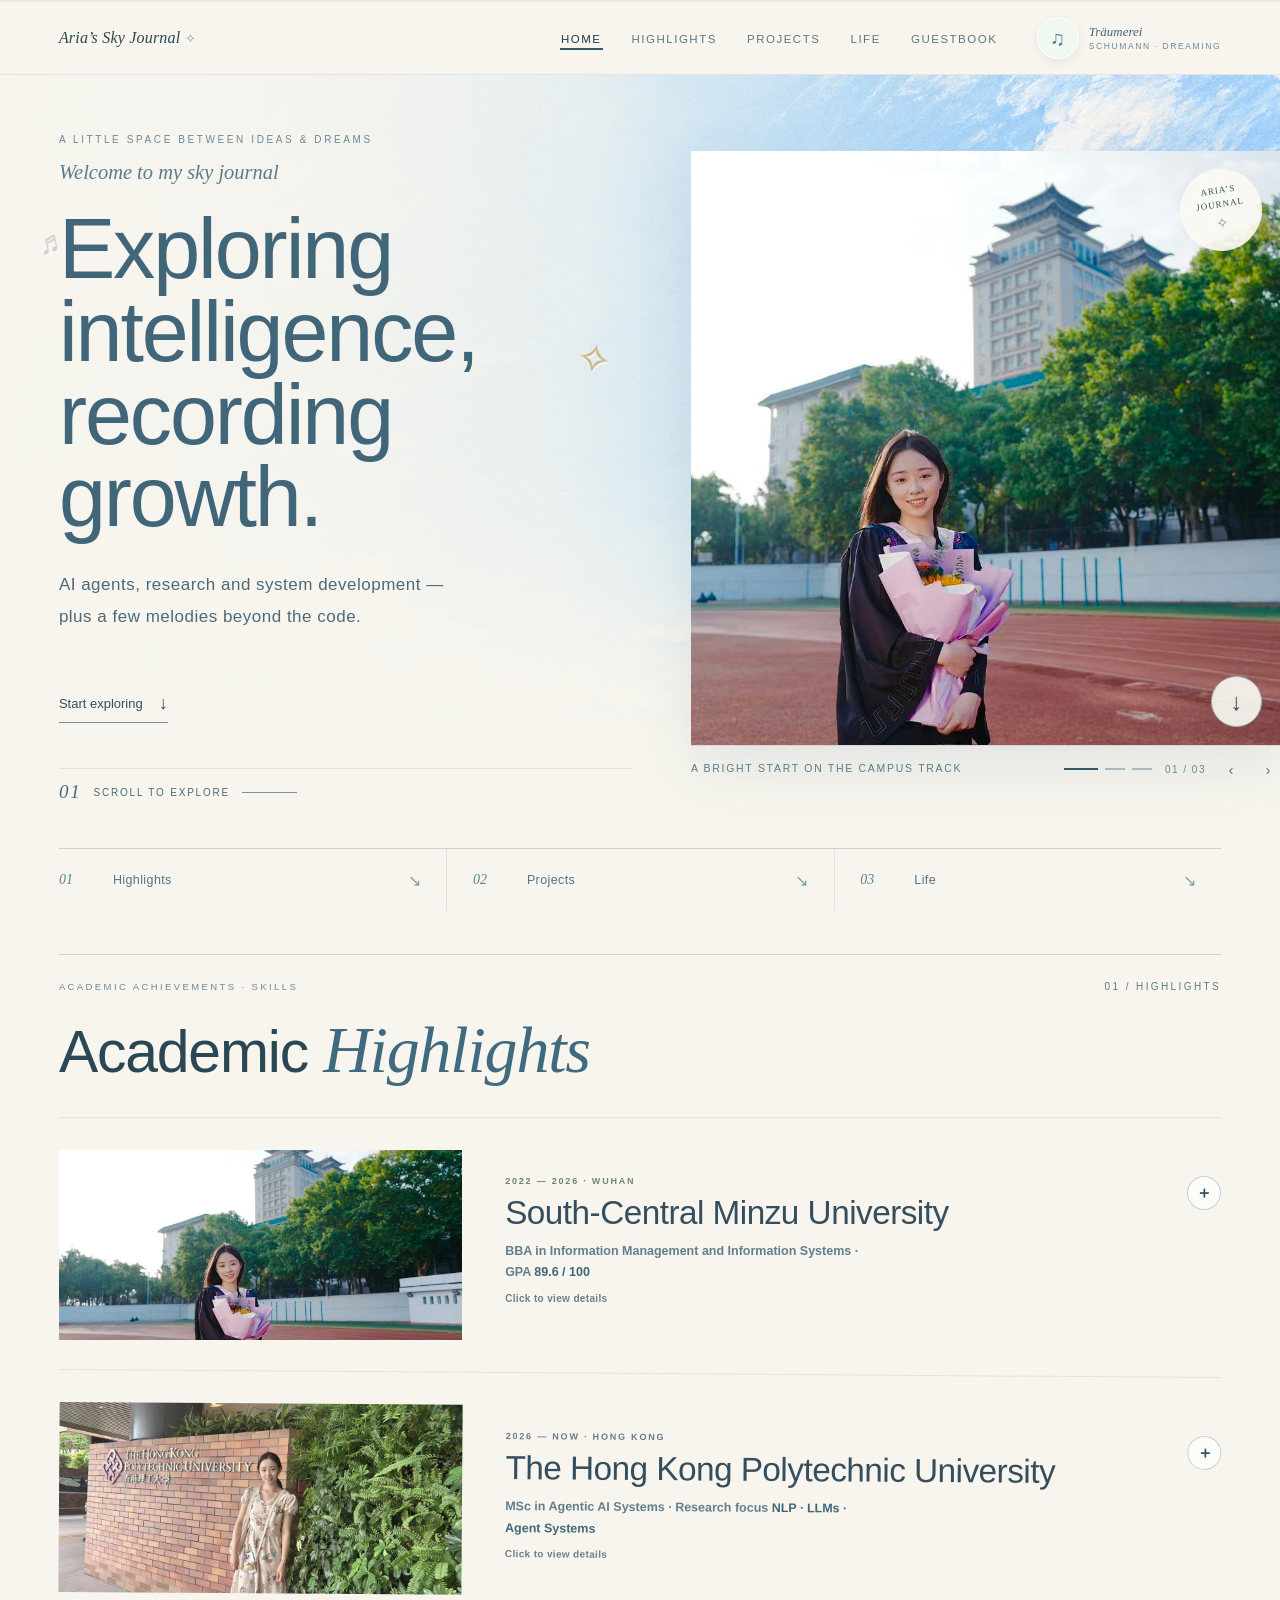
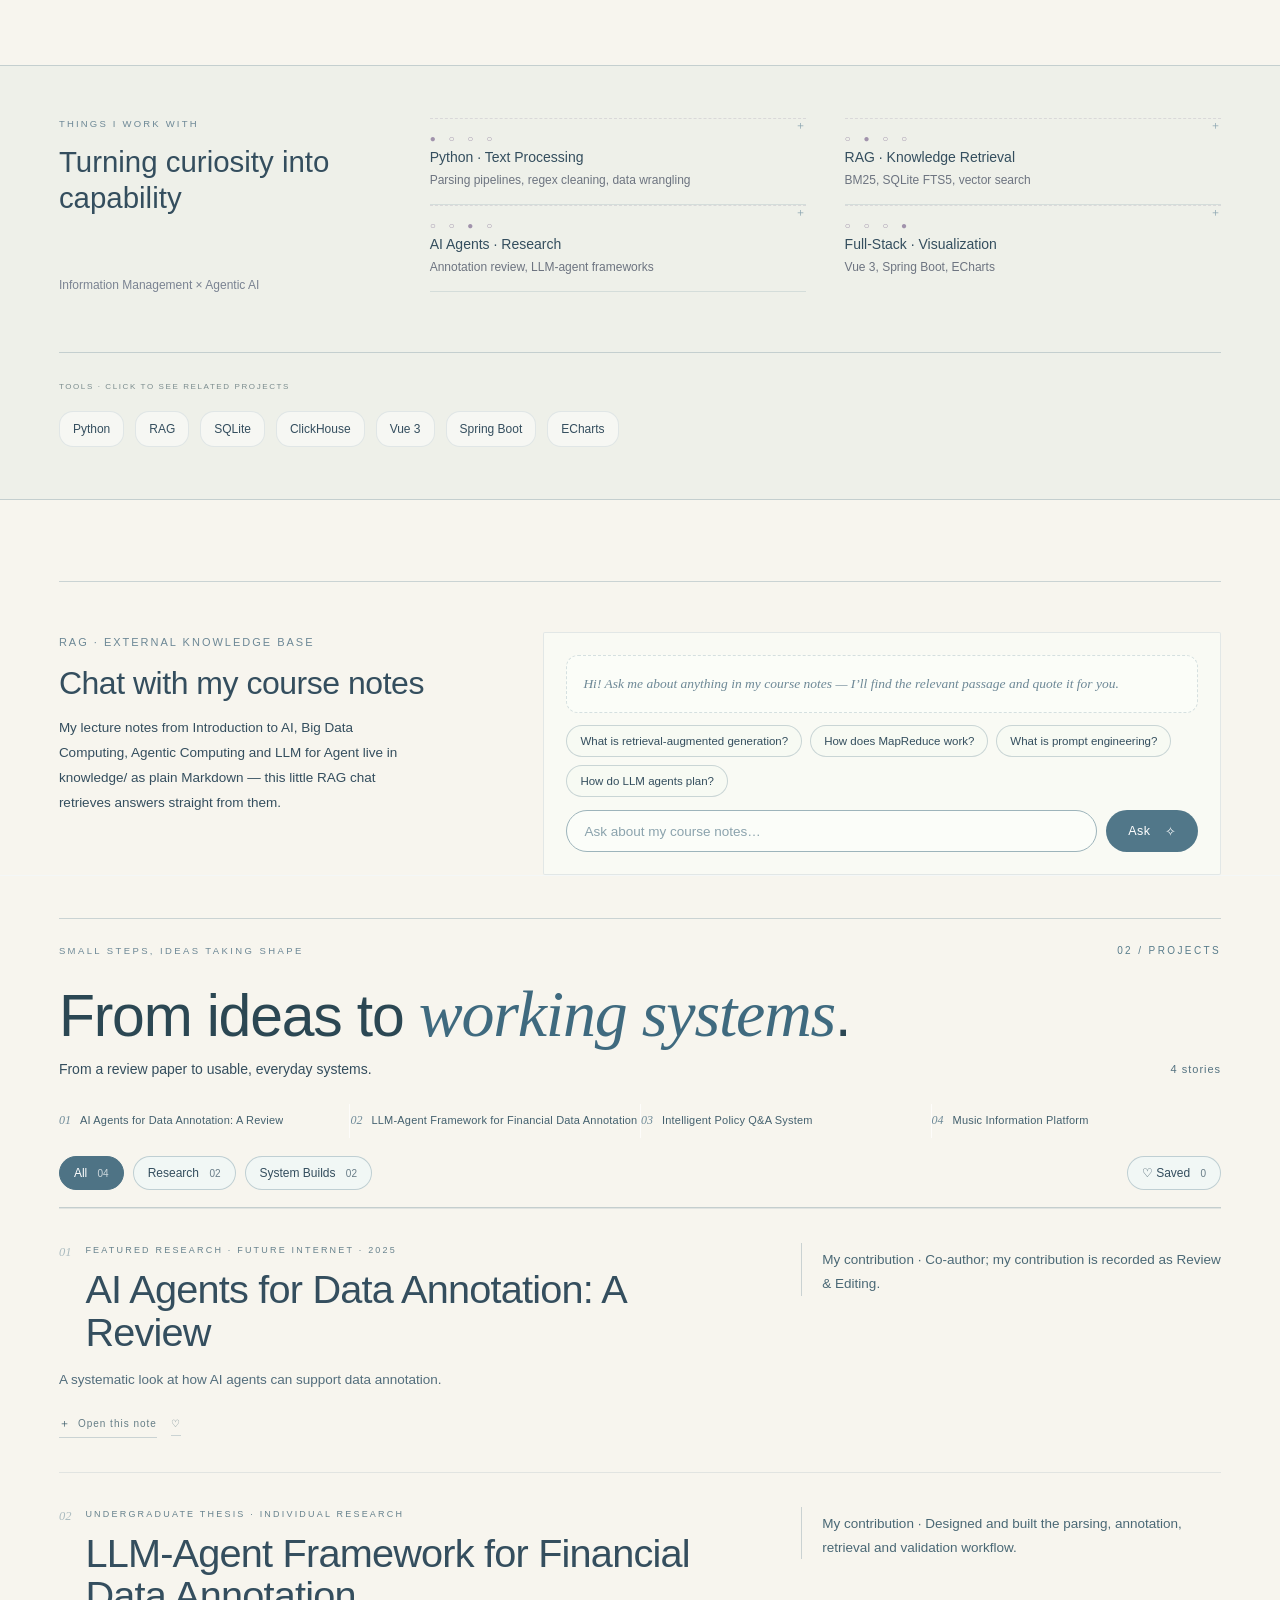
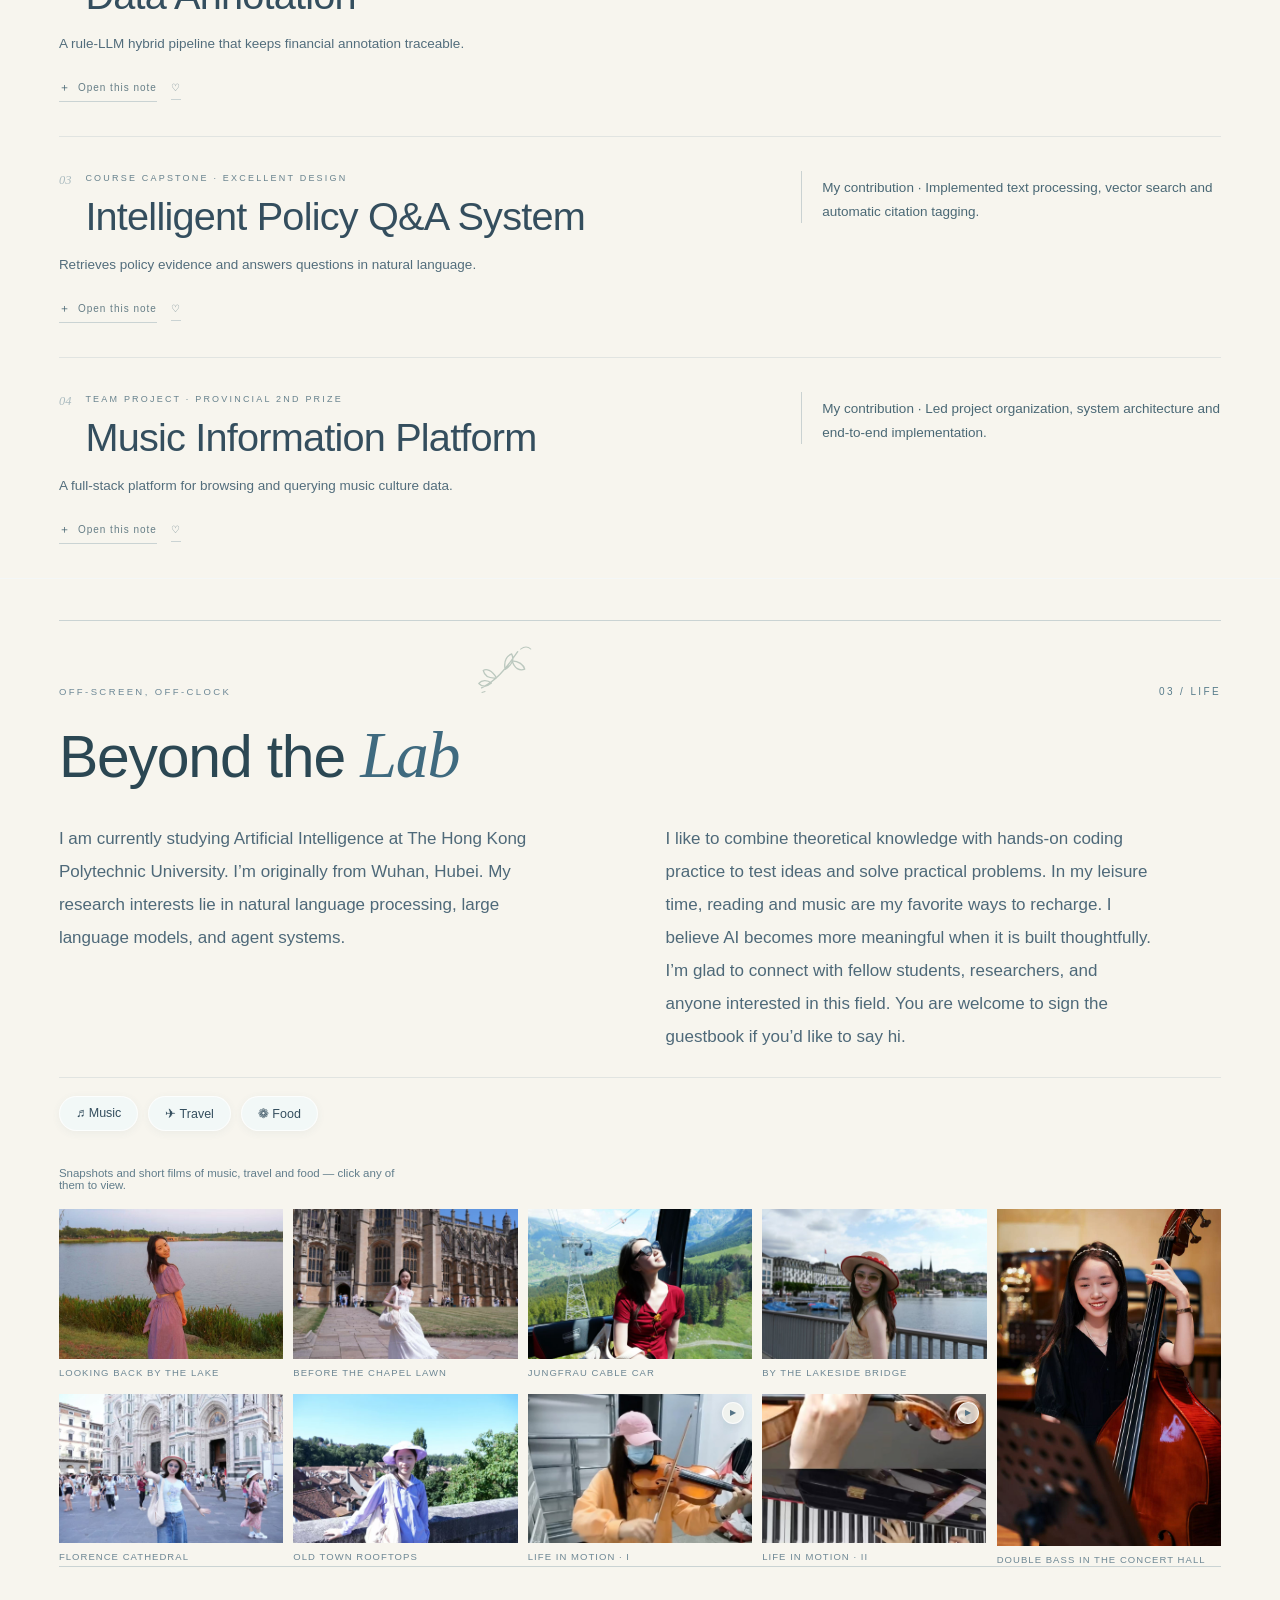
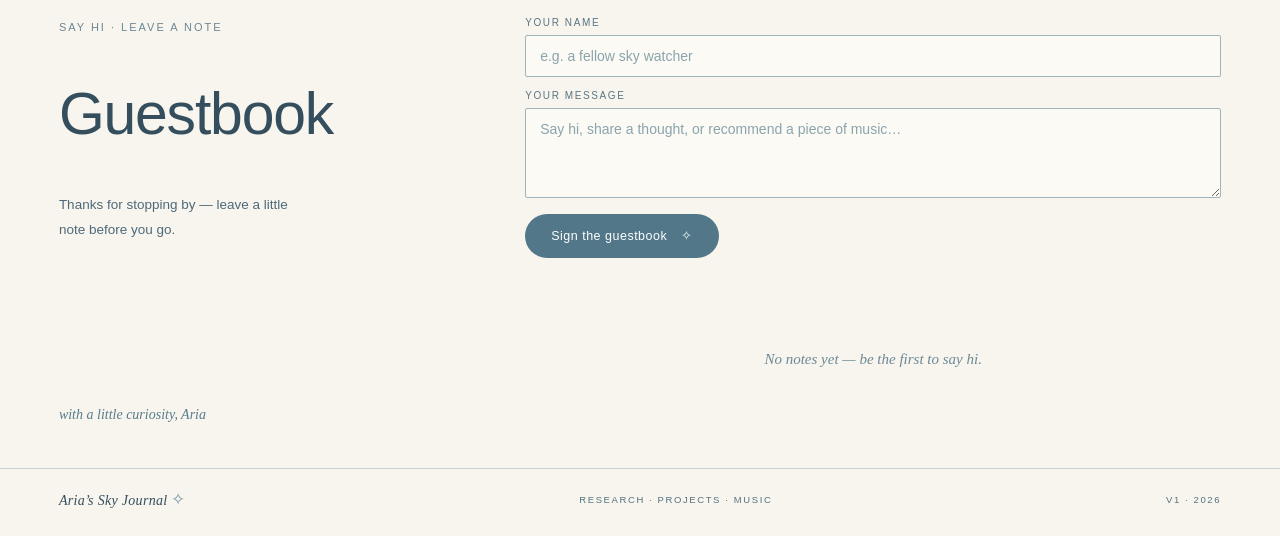
==== commit 30bf6556: "Deploy updated Aria Sky Journal V1 iteration 12" ====
--- a/V1/index.html
+++ b/V1/index.html
@@ -15,13 +15,10 @@
 <div class="paper-grain" aria-hidden="true"></div>
 <div class="sky-cloud-layer" aria-hidden="true"></div>
 
-<header class="masthead">
+<!-- 【V1迭代新增·R9】Full-bleed editorial: one slim top bar, no frame and no side rail.
+     Nothing is boxed; every section breathes across the whole viewport width. -->
+<header class="ed-topbar">
  <a class="wordmark" href="#home">Aria’s Sky Journal <span>✧</span></a>
- <span class="header-note">IDEAS · ART · A LITTLE MUSIC</span>
-</header>
-
-<!-- Music toggle sits beside the navigation bar, labelled with the English title of the piece -->
-<div class="nav-bar">
  <nav class="pill-nav" aria-label="Page navigation">
   <a href="#home" data-nav="home">Home</a>
   <a href="#highlights" data-nav="highlights">Highlights</a>
@@ -34,7 +31,7 @@
   <button id="sound-toggle" type="button" aria-pressed="false" aria-label="Play Schumann’s Träumerei" title="Play Schumann’s Träumerei"><span aria-hidden="true">♫</span></button>
   <span class="music-pill-text">Träumerei<small>Schumann · Dreaming</small></span>
  </div>
-</div>
+</header>
 
 <div class="reading-progress" aria-hidden="true"><span id="progress-bar"></span></div>
 
@@ -53,26 +50,32 @@
   <a class="text-link" href="#highlights">Start exploring <span>↓</span></a>
   <div class="hero-caption"><span>01</span><span>SCROLL TO EXPLORE</span><i></i></div>
  </header>
- <figure class="hero-art" aria-label="A bright start on the campus track">
-  <img id="hero-art-image" src="assets/hero-1.jpg" alt="Graduate in gown holding a bouquet on the campus track">
-  <div class="photo-stamp">ARIA’S<br>JOURNAL <span>✧</span></div>
-  <figcaption class="art-caption"><span id="art-caption-text" aria-live="polite">A bright start on the campus track</span><span id="art-counter">— 01 / 03</span></figcaption>
-  <div class="art-controls" role="group" aria-label="Switch hero scenery">
-   <button id="art-prev" class="art-step" aria-label="Previous scene">‹</button>
-   <div id="art-dots"></div>
-   <button id="art-next" class="art-step" aria-label="Next scene">›</button>
+ <!-- 【V1迭代新增·R11】The photo carries nothing but the picture and its stamp.
+      Caption, counter and scene switcher sit on a hairline underneath it. -->
+ <div class="cover-visual">
+  <figure class="hero-art" aria-label="A bright start on the campus track">
+   <img id="hero-art-image" src="assets/hero-1.jpg" alt="Graduate in gown holding a bouquet on the campus track">
+   <div class="photo-stamp">ARIA’S<br>JOURNAL <span>✧</span></div>
+   <a href="#highlights" class="circle-link" aria-label="Scroll down to explore">↓</a>
+  </figure>
+  <div class="cover-plate">
+   <p class="plate-caption" id="art-caption-text" aria-live="polite">A bright start on the campus track</p>
+   <div class="plate-tools">
+    <div id="art-dots" role="group" aria-label="Hero scenes"></div>
+    <span class="plate-count" id="art-counter">01 / 03</span>
+    <button id="art-prev" class="art-step" type="button" aria-label="Previous scene">‹</button>
+    <button id="art-next" class="art-step" type="button" aria-label="Next scene">›</button>
+   </div>
   </div>
-  <a href="#highlights" class="circle-link" aria-label="Scroll down to explore">↓</a>
- </figure>
- </div>
-</section>
-
-<!-- 【V1迭代新增】A separate journal route keeps the carousel controls clear. -->
+ </div>
+ </div>
+ <!-- 【V1迭代新增】A separate journal route keeps the carousel controls clear. -->
 <nav class="chapter-rail" aria-label="Journal chapters">
  <a href="#highlights" aria-label="Highlights"><span class="chapter-rail-number">01</span><strong class="chapter-rail-label">Highlights</strong><span class="chapter-rail-arrow" aria-hidden="true">↘</span></a>
  <a href="#projects" aria-label="Projects"><span class="chapter-rail-number">02</span><strong class="chapter-rail-label">Projects</strong><span class="chapter-rail-arrow" aria-hidden="true">↘</span></a>
  <a href="#life" aria-label="Life"><span class="chapter-rail-number">03</span><strong class="chapter-rail-label">Life</strong><span class="chapter-rail-arrow" aria-hidden="true">↘</span></a>
 </nav>
+</section>
 
 <!-- ======================= HIGHLIGHTS ======================= -->
 <section id="highlights" class="section highlights-section" aria-labelledby="highlights-title">
@@ -152,11 +155,50 @@
   <span class="eyebrow">THINGS I WORK WITH</span>
   <h3>Turning curiosity into capability</h3>
   <p class="skill-footnote">Information Management × Agentic AI</p>
+  <!-- 【V1迭代新增·R12】Each skill line is a disclosure now: the one-liner stays
+       as the resting state, the panel underneath carries the evidence and a
+       jump into the matching project story. -->
   <ul class="skill-notes">
-   <li><span class="skill-beads" aria-hidden="true">● ○ ○ ○</span><strong>Python · Text Processing</strong><small>Parsing pipelines, regex cleaning, data wrangling</small></li>
-   <li><span class="skill-beads" aria-hidden="true">○ ● ○ ○</span><strong>RAG · Knowledge Retrieval</strong><small>BM25, SQLite FTS5, vector search</small></li>
-   <li><span class="skill-beads" aria-hidden="true">○ ○ ● ○</span><strong>AI Agents · Research</strong><small>Annotation review, LLM-agent frameworks</small></li>
-   <li><span class="skill-beads" aria-hidden="true">○ ○ ○ ●</span><strong>Full-Stack · Visualization</strong><small>Vue 3, Spring Boot, ECharts</small></li>
+   <li class="skill-note">
+    <button class="skill-note-toggle" type="button" aria-expanded="false" aria-controls="skill-detail-0">
+     <span class="skill-beads" aria-hidden="true">● ○ ○ ○</span><strong>Python · Text Processing</strong><small>Parsing pipelines, regex cleaning, data wrangling</small>
+    </button>
+    <div class="skill-detail" id="skill-detail-0" inert><div><div class="skill-detail-inner">
+     <p class="skill-detail-line">Parsing pipelines built in Python with regular expressions: multi-level headers, Chinese numerals and messy PDF layout are normalised before anything else touches them.</p>
+     <p class="skill-detail-line">JSON-Schema constrained prompts plus dictionary-regex guardrails keep model output machine-checkable rather than merely readable.</p>
+     <a class="skill-project-link" href="#project-story-2">Intelligent Policy Q&amp;A System <span aria-hidden="true">↗</span></a>
+    </div></div></div>
+   </li>
+   <li class="skill-note">
+    <button class="skill-note-toggle" type="button" aria-expanded="false" aria-controls="skill-detail-1">
+     <span class="skill-beads" aria-hidden="true">○ ● ○ ○</span><strong>RAG · Knowledge Retrieval</strong><small>BM25, SQLite FTS5, vector search</small>
+    </button>
+    <div class="skill-detail" id="skill-detail-1" inert><div><div class="skill-detail-inner">
+     <p class="skill-detail-line">Hybrid retrieval — BM25 with SQLite FTS5 in the thesis project, 1024D SentenceTransformer embeddings on a ClickHouse vector index in the capstone.</p>
+     <p class="skill-detail-line">Every answer carries the passage it came from, so a claim can be traced back to the paragraph that supports it.</p>
+     <a class="skill-project-link" href="#project-story-1">LLM-Agent Framework for Financial Data Annotation <span aria-hidden="true">↗</span></a>
+    </div></div></div>
+   </li>
+   <li class="skill-note">
+    <button class="skill-note-toggle" type="button" aria-expanded="false" aria-controls="skill-detail-2">
+     <span class="skill-beads" aria-hidden="true">○ ○ ● ○</span><strong>AI Agents · Research</strong><small>Annotation review, LLM-agent frameworks</small>
+    </button>
+    <div class="skill-detail" id="skill-detail-2" inert><div><div class="skill-detail-inner">
+     <p class="skill-detail-line">Co-authored a review of agent-supported data annotation in Future Internet (2025, 17, 353 · JCR-Q2, IF 3.6).</p>
+     <p class="skill-detail-line">Read across agent architectures, reasoning mechanisms and the quality-control loops that decide whether an annotation can be trusted.</p>
+     <a class="skill-project-link" href="#project-story-0">AI Agents for Data Annotation: A Review <span aria-hidden="true">↗</span></a>
+    </div></div></div>
+   </li>
+   <li class="skill-note">
+    <button class="skill-note-toggle" type="button" aria-expanded="false" aria-controls="skill-detail-3">
+     <span class="skill-beads" aria-hidden="true">○ ○ ○ ●</span><strong>Full-Stack · Visualization</strong><small>Vue 3, Spring Boot, ECharts</small>
+    </button>
+    <div class="skill-detail" id="skill-detail-3" inert><div><div class="skill-detail-inner">
+     <p class="skill-detail-line">Vue 3 front end, Spring Boot and MyBatis behind it — schema, API and interface owned end to end.</p>
+     <p class="skill-detail-line">ECharts spatio-temporal heatmaps and knowledge graphs; ChatGLM3 natural-language querying answering in under two seconds.</p>
+     <a class="skill-project-link" href="#project-story-3">Music Information Platform <span aria-hidden="true">↗</span></a>
+    </div></div></div>
+   </li>
   </ul>
   <div class="skill-strip"><span class="eyebrow">TOOLS · CLICK TO SEE RELATED PROJECTS</span>
    <div>
--- a/V1/v1.css
+++ b/V1/v1.css
@@ -116,14 +116,8 @@
 .chapter-rail a small{margin-top:2px;font-size:9px;letter-spacing:1.3px;color:#78909b;text-transform:uppercase}
 .chapter-rail-arrow{justify-self:end;color:#809ca5;transition:transform .48s ease-out}
 .chapter-rail a:hover .chapter-rail-arrow{transform:translate(2px,2px)}
-.art-controls{bottom:-58px;left:0;right:0;transform:none;justify-content:center;width:max-content;max-width:calc(100% + 30px);margin:auto;padding:7px 9px;gap:8px}
-#art-dots{gap:7px}
-.scene-dot{width:82px;height:47px;position:relative;overflow:hidden;border-radius:9px;border:1px solid #ffffffc9;background:#e9f4f2;opacity:.68;transform:translateY(0);transition:width .48s ease-out,opacity .48s ease-out,transform .48s ease-out,box-shadow .48s ease-out}
-.scene-dot[aria-pressed="true"]{width:106px;height:54px;border-radius:11px;background:#fff;opacity:1;box-shadow:0 5px 13px #395a6b22;transform:translateY(-3px)}
-.scene-dot img{width:100%;height:100%;object-fit:cover;display:block;transition:transform .7s ease-out}
-.scene-dot:hover img{transform:scale(1.06)}
-.scene-dot span{position:absolute;inset:auto 0 0;padding:11px 5px 4px;color:white;background:linear-gradient(transparent,#233c4d9c);font-size:7px;line-height:1.15;white-space:nowrap;overflow:hidden;text-overflow:ellipsis;text-align:center}
-.scene-dot:focus-visible{outline:2px solid #365b6e;outline-offset:2px}
+/* 【V1迭代新增·R11】the thumbnail strip that used to float on the photograph is
+   gone; scene switching now lives on the hairline under the picture. */
 
 .project-atlas-index{display:grid;grid-template-columns:repeat(4,minmax(0,1fr));gap:0;margin:24px 0 20px;padding:9px 0;border-top:1px solid #ffffffa6;border-bottom:1px solid #7896a029}
 .project-atlas-index a{min-height:66px;position:relative;display:grid;grid-template-columns:30px 1fr;grid-template-rows:1fr auto;align-items:end;gap:3px 10px;padding:9px 16px;border:0;border-radius:0;background:transparent;box-shadow:none;transition:transform .5s ease-out,background .5s ease-out,color .5s ease-out}
@@ -189,7 +183,6 @@
 }
 @media(max-width:600px){
  .chapter-rail{grid-template-columns:1fr;gap:8px;width:calc(100% - 40px);margin:0 auto 42px;max-width:420px}.chapter-rail a{grid-template-columns:24px 1fr 14px;padding:8px 10px;gap:8px}.chapter-rail a strong{font-size:11px}
- .art-controls{bottom:-48px;gap:5px;padding:5px 6px}.scene-dot{width:51px;height:39px}.scene-dot[aria-pressed="true"]{width:70px;height:43px}.scene-dot span{font-size:6px}
  .project-atlas-index{gap:8px}.project-atlas-index a{min-height:72px;padding:10px}
  .projects-atlas.project-list{grid-template-columns:minmax(0,1fr);grid-auto-rows:auto;gap:19px;margin:26px 6px 0;padding:8px 4px 20px}
  .project-entry-0,.project-entry-1,.project-entry-2,.project-entry-3{grid-column:1;grid-row:auto}
@@ -322,7 +315,6 @@
 .chapter-rail a{grid-template-columns:30px minmax(0,1fr) 18px}
 .chapter-rail-label{font-size:12px;font-weight:500;letter-spacing:.25px;color:#557383}
 .journal-cover .hero-art{margin-bottom:78px}
-.journal-cover .art-controls{bottom:-72px}
 .education-leaf .school-head{cursor:pointer}
 .education-leaf{cursor:pointer}
 .education-leaf .school-action-hint{display:block;margin-top:8px;font-size:10px;line-height:1.4;letter-spacing:.35px;color:#68818b}
@@ -337,9 +329,493 @@
 .projects-atlas .project-entry-0 .project-row{min-height:320px}
 @media(max-width:680px){
  .journal-cover .hero-art{margin-bottom:78px}
- .journal-cover .art-controls{bottom:-62px}
  .chapter-rail a{grid-template-columns:24px minmax(0,1fr) 14px}
  .project-atlas-index a{min-height:68px}
  .projects-atlas .project-row.paper-project{min-height:0}
  .projects-atlas .project-entry-0 .project-row{min-height:0}
 }
+
+/* ============================================================
+   【V1迭代新增·R9】Full-bleed editorial
+   No frame, no side rail, no boxed cards. Content runs the full
+   viewport width on a single hairline grid, with oversized display
+   type and edge-to-edge imagery doing the structural work instead
+   of borders, rounded containers and drop shadows.
+   ============================================================ */
+:root{
+ --ed-gutter:clamp(22px,4.6vw,88px);
+ --ed-rule:#6f8f9e2b;
+ --ed-rule-strong:#52788a45;
+ --ed-display:clamp(40px,6.6vw,96px);
+ --ed-h2:clamp(32px,4.6vw,64px);
+}
+
+/* ---------- one-line top bar, no pill and no container ---------- */
+main{max-width:none;padding:0}
+.section{padding-left:var(--ed-gutter);padding-right:var(--ed-gutter);scroll-margin-top:76px}
+html{scroll-padding-top:76px}
+
+.ed-topbar{position:sticky;top:0;z-index:26;display:grid;grid-template-columns:auto minmax(0,1fr) auto;
+ align-items:center;gap:clamp(14px,3vw,44px);
+ padding:17px var(--ed-gutter) 15px;background:#d9edf2c4;
+ backdrop-filter:blur(16px) saturate(1.08);-webkit-backdrop-filter:blur(16px) saturate(1.08);
+ border-bottom:1px solid var(--ed-rule-strong)}
+.ed-topbar .wordmark{font-size:16px;letter-spacing:.2px}
+.ed-topbar .wordmark span{font-size:13px}
+.pill-nav{position:relative;flex:0 1 auto;justify-self:end;display:flex;align-items:center;gap:clamp(12px,2.2vw,34px);
+ height:auto;padding:0;border:0;border-radius:0;background:none;box-shadow:none;
+ backdrop-filter:none;-webkit-backdrop-filter:none}
+.pill-nav a{flex:0 0 auto;height:auto;display:block;padding:7px 1px 5px;font-size:11.5px;letter-spacing:1.5px;
+ text-transform:uppercase;border-radius:0;color:#4f6f7d;transition:color .3s ease-out}
+.pill-nav a:hover,.pill-nav a.active{color:#22414f}
+.nav-indicator{position:absolute;left:0;bottom:0;top:auto;width:0;height:2px;border-radius:0;
+ background:#41697b;box-shadow:none;transform:translateX(0);
+ transition:transform .44s cubic-bezier(.22,.72,.2,1),width .44s cubic-bezier(.22,.72,.2,1)}
+.music-pill{height:auto;padding:0;border:0;border-radius:0;background:none;box-shadow:none;
+ backdrop-filter:none;-webkit-backdrop-filter:none}
+.music-pill button{border:1px solid var(--ed-rule-strong);background:#ffffff5c}
+.music-pill-text{font-size:13px}
+.music-pill-text small{font-size:8.5px}
+
+/* ---------- Home: a cover spread, image bleeding off the right edge ---------- */
+.hero-section{display:block;min-height:0;padding-top:clamp(30px,6vh,74px);padding-bottom:0;overflow:clip}
+.journal-cover{position:relative;display:grid;grid-template-columns:minmax(0,1.04fr) minmax(0,.96fr);
+ gap:clamp(22px,4.5vw,68px);align-items:center;padding:0;border:0;border-radius:0;
+ background:none;box-shadow:none;backdrop-filter:none;-webkit-backdrop-filter:none}
+.cover-letter{position:relative;z-index:1;padding:0;border:0;border-radius:0;background:none;
+ box-shadow:none;transform:none}
+.cover-letter .eyebrow{font-size:10px;letter-spacing:2.6px}
+.cover-letter .handwritten{margin:14px 0 0;font-size:clamp(17px,1.6vw,21px)}
+.cover-letter h1{max-width:15ch;margin:clamp(14px,2vw,24px) 0 0;font-size:var(--ed-display);
+ line-height:.98;letter-spacing:-.025em;font-weight:400}
+.cover-letter .hero-description{max-width:44ch;margin-top:clamp(18px,2.4vw,30px);font-size:clamp(14px,1.35vw,17px);line-height:1.85}
+.cover-letter .text-link{margin-top:clamp(20px,2.6vw,32px)}
+.cover-letter .hero-caption{margin-top:clamp(26px,5vh,54px);padding-top:12px;border-top:1px solid var(--ed-rule)}
+.journal-cover .hero-art{height:clamp(420px,64vh,660px);margin:0 calc(-1 * var(--ed-gutter)) 0 0}
+.journal-cover .hero-art>img{width:100%;height:100%;border-radius:0;object-fit:cover;object-position:center 38%}
+.journal-cover .photo-stamp{left:auto;right:18px;top:18px}
+.home-stickers .sticker-note,.home-stickers .sticker-plane{opacity:.5}
+
+/* chapter strip: a hairline index under the cover, not a rounded bar */
+.chapter-rail{max-width:none;margin:clamp(26px,5vh,52px) calc(-1 * var(--ed-gutter)) 0 0;
+ padding:0;border:0;border-top:1px solid var(--ed-rule-strong);border-radius:0;
+ background:none;box-shadow:none;backdrop-filter:none;gap:0}
+.chapter-rail a{grid-template-columns:38px minmax(0,1fr) 20px;min-height:0;gap:16px;
+ padding:clamp(16px,2.4vh,26px) clamp(14px,2vw,28px) clamp(16px,2.4vh,26px) 0;border-radius:0}
+.chapter-rail a+a{border-left:1px solid var(--ed-rule);border-radius:0;padding-left:clamp(14px,2vw,28px)}
+.chapter-rail a:hover{transform:none;background:#ffffff33}
+.chapter-rail-number{font-size:14px;color:#5f8494}
+.chapter-rail a strong{font-size:12.5px;letter-spacing:.4px}
+.chapter-rail a small{font-size:8.5px;letter-spacing:1.5px}
+
+/* ---------- section headings ride the same hairline ---------- */
+.section-heading{align-items:baseline;margin:clamp(48px,9vh,110px) 0 clamp(22px,4vh,44px);
+ padding-top:clamp(16px,2.4vh,26px);border-top:1px solid var(--ed-rule-strong)}
+.section-heading .eyebrow{font-size:9.5px;letter-spacing:2.4px}
+.section-heading h2{margin:clamp(10px,1.6vw,18px) 0 0;font-size:var(--ed-h2);line-height:1.02;
+ letter-spacing:-.02em;font-weight:400}
+.section-heading h2 em{color:#4a7387}
+.section-number{font-size:10px;letter-spacing:2.4px;color:#587c8b}
+.margin-doodle{opacity:.5}
+
+/* ---------- Highlights: two wide rows on hairlines ---------- */
+.academic-spread{grid-template-columns:minmax(0,1fr);grid-template-areas:"journey" "ledger";
+ gap:0;padding:0 0 clamp(20px,4vh,40px)}
+.academic-spread .study-thread{display:none}
+.education-journey{padding:0;gap:0;margin:0}
+.education-journey:before{display:none}
+.education-stop:before{display:none}
+.education-leaf{grid-template-columns:clamp(180px,.32fr) minmax(0,1fr);grid-template-rows:auto auto;
+ gap:0 clamp(20px,3.4vw,56px);padding:clamp(24px,3.6vh,40px) 0;
+ border:0;border-top:1px solid var(--ed-rule);border-radius:0;
+ background:none!important;box-shadow:none;transform:none}
+.education-leaf:hover{transform:none;box-shadow:none}
+.education-leaf>.paper-tape{display:none}
+.education-leaf .school-photo-frame{grid-column:1;grid-row:1/3;align-self:start;min-height:0;height:clamp(120px,17vw,190px);
+ margin:0;padding:0;border:0;background:none;box-shadow:none;transform:none}
+.education-leaf .school-photo{min-height:0;height:100%;filter:saturate(.88)}
+.education-leaf .school-title{grid-column:2;grid-row:1;align-self:end}
+.education-leaf .school-year{font-size:9px;letter-spacing:1.8px}
+.education-leaf .school-name{font-size:clamp(22px,2.6vw,38px);line-height:1.12;letter-spacing:-.015em;margin-top:8px}
+.education-leaf .school-sub{max-width:52ch;margin-top:9px;font-size:12.5px;line-height:1.75}
+.education-leaf .school-detail{grid-column:2;grid-row:2;align-self:start;margin-top:14px}
+.education-leaf .school-detail-inner{padding-top:14px;border-top:1px solid var(--ed-rule)}
+.education-leaf .school-columns{grid-template-columns:1fr 1fr;gap:clamp(18px,3vw,48px)}
+
+/* skills become a full-bleed band rather than a pinned card */
+.skill-ledger{grid-area:ledger;align-self:stretch;margin:clamp(26px,4vh,44px) calc(-1 * var(--ed-gutter)) 0;
+ padding:clamp(28px,4.6vw,52px) var(--ed-gutter);border:0;border-top:1px solid var(--ed-rule-strong);
+ border-bottom:1px solid var(--ed-rule-strong);border-radius:0;background:#e4eef0a6;
+ box-shadow:none;transform:none;display:grid;grid-template-columns:minmax(0,.42fr) minmax(0,1fr);
+ grid-template-areas:"intro notes" "strip strip";gap:clamp(18px,3vw,48px)}
+.skill-ledger:before{display:none}
+.skill-ledger .paper-pin{display:none}
+.skill-ledger>.eyebrow{grid-area:intro;margin:0 0 12px;font-size:9.5px;letter-spacing:2.2px}
+.skill-ledger h3{grid-area:intro;align-self:start;margin:26px 0 0;font-size:clamp(21px,2.3vw,30px);line-height:1.25;font-weight:400}
+.skill-ledger .skill-footnote{grid-area:intro;align-self:end;margin:10px 0 0}
+.skill-ledger .skill-notes{grid-area:notes;display:grid;grid-template-columns:1fr 1fr;gap:0 clamp(18px,3vw,48px);margin:0}
+.skill-ledger .skill-notes li{padding:14px 0;border-bottom:1px solid var(--ed-rule)}
+.skill-ledger .skill-strip{grid-area:strip;margin:clamp(14px,2.4vh,22px) 0 0;padding-top:clamp(14px,2.4vh,22px);
+ border-top:1px solid var(--ed-rule-strong)}
+.skill-ledger .skill-chip{border-radius:14px;background:#ffffff7a;border:1px solid var(--ed-rule)}
+
+/* ---------- knowledge base: an open two-column spread ---------- */
+.knowledge-workbench{grid-template-columns:minmax(0,.78fr) minmax(0,1.22fr);gap:clamp(22px,4vw,64px);
+ margin-top:clamp(28px,5vh,52px);padding:clamp(26px,4.4vw,50px) 0 0;border:0;border-top:1px solid var(--ed-rule-strong);
+ border-radius:0;background:none;box-shadow:none;align-items:start}
+.knowledge-intro h3{margin:14px 0 12px;font-size:clamp(22px,2.5vw,34px);line-height:1.2;font-weight:400;letter-spacing:-.015em}
+.knowledge-intro p{max-width:46ch;font-size:13.5px;line-height:1.85}
+.knowledge-workbench .rag-chat{margin:0;padding:clamp(16px,2vw,22px);border:1px solid var(--ed-rule);
+ border-radius:2px;background:#fbfcf7a8;box-shadow:none}
+
+/* ---------- Projects: one story per hairline row ---------- */
+.project-atlas-index{grid-template-columns:repeat(4,minmax(0,1fr));gap:0;margin:0 0 clamp(10px,2vh,18px);padding:0;border:0}
+.project-atlas-index a{min-height:0;display:flex;align-items:baseline;gap:9px;justify-content:flex-start;
+ padding:9px 0;border:0;border-radius:0;background:none;box-shadow:none}
+.project-atlas-index a>span{font-size:12px}
+.project-atlas-index a strong{font-size:11px;letter-spacing:.2px;color:#43606e;overflow:hidden;text-overflow:ellipsis;white-space:nowrap}
+.project-atlas-index a:hover{transform:none;background:none;color:#22414f}
+.projects-atlas.project-list{display:block;margin:0;padding:0;border:0;background:none;grid-template-columns:none;grid-auto-rows:auto;gap:0}
+.project-entry,.project-entry-0,.project-entry-1,.project-entry-2,.project-entry-3{display:block;grid-column:auto;grid-row:auto}
+.projects-atlas .project-row.paper-project{display:grid;width:auto!important;height:auto;min-height:0;margin:0;
+ grid-template-columns:minmax(0,1.12fr) minmax(0,.88fr);
+ grid-template-areas:"head contrib" "purpose contrib" "actions detail";
+ gap:0 clamp(24px,4.5vw,72px);
+ padding:clamp(26px,3.8vh,44px) 0;border:0;border-top:1px solid var(--ed-rule);border-radius:0;
+ background:none!important;box-shadow:none!important;transform:none!important;overflow:visible}
+.projects-atlas .project-row::after{display:none}
+.projects-atlas .project-tape{display:none}
+.projects-atlas .project-row:hover,.projects-atlas .project-row.open{z-index:auto;transform:none;box-shadow:none}
+.project-card-heading{grid-area:head;display:flex;align-items:start;justify-content:space-between;gap:20px;
+ padding:0 0 clamp(10px,1.6vh,16px);border-bottom:0}
+.projects-atlas .project-row .row-type{font-size:9px;letter-spacing:2.2px;color:#67828d}
+.projects-atlas .project-heading-copy h3{font-size:clamp(23px,3.1vw,44px);line-height:1.08;
+ letter-spacing:-.02em;font-weight:400;margin-top:10px}
+.projects-atlas .project-entry-0 h3{font-size:clamp(23px,3.1vw,44px);max-width:none}
+.projects-atlas .row-number{font-size:clamp(20px,2.2vw,30px);opacity:.45}
+.project-purpose{grid-area:purpose;margin:0;padding:0 0 clamp(14px,2vh,20px);max-width:58ch;font-size:13.5px;line-height:1.85}
+.project-contribution{grid-area:contrib;align-self:start;margin:0;padding:0 0 0 clamp(14px,1.6vw,20px);
+ border-left:1px solid var(--ed-rule-strong);background:none}
+.project-contribution .contribution-copy{font-size:12.5px;line-height:1.8;color:#4a6875}
+.projects-atlas .paper-actions{grid-area:actions;margin:0;padding:0;border-top:0;display:flex;align-items:center;gap:14px}
+.projects-atlas .paper-actions .row-toggle,.projects-atlas .paper-actions .save-project{height:auto;padding:6px 0;
+ border:0;border-bottom:1px solid var(--ed-rule-strong);border-radius:0;background:none;box-shadow:none;font-size:10.5px;letter-spacing:1px}
+.projects-atlas .paper-actions .row-toggle:hover,.projects-atlas .paper-actions .save-project:hover{transform:none;background:none;border-bottom-color:#3f6a7d}
+.projects-atlas .paper-actions .save-project{width:auto;min-width:0;margin-left:0}
+.projects-atlas .paper-actions .save-project>span:last-child{display:inline}
+.projects-atlas .project-detail{grid-area:detail}
+.projects-atlas .project-detail .detail-inner{padding:0;font-size:12px;line-height:1.8}
+.projects-atlas .project-detail ul{margin:8px 0 12px}
+.projects-atlas #projects-empty{grid-area:auto}
+
+/* ---------- Life: a pull quote above an edge-to-edge wall ---------- */
+.life-spread{grid-template-columns:minmax(0,1fr);gap:clamp(22px,4vh,40px)}
+.life-letter{position:static;padding:0;border:0;border-radius:0;background:none;box-shadow:none;
+ backdrop-filter:none;-webkit-backdrop-filter:none;display:grid;grid-template-columns:1fr 1fr;gap:0 clamp(22px,4vw,64px)}
+.life-letter p{margin:0;font-size:clamp(14px,1.35vw,17px);line-height:1.95;max-width:52ch}
+.life-letter .hobby-badges{grid-column:1/-1;margin-top:clamp(16px,2.6vh,26px);padding-top:clamp(14px,2vh,20px);
+ border-top:1px solid var(--ed-rule)}
+.life-atlas{min-width:0;margin:0;padding:0}
+.life-atlas .local-note{max-width:56ch;margin:0 0 clamp(14px,2vh,20px)}
+#media-gallery.media-wall{grid-template-columns:repeat(4,minmax(0,1fr));gap:8px;margin-right:calc(-1 * var(--ed-gutter))}
+#media-gallery .media-item{border:0;border-radius:0;box-shadow:none;aspect-ratio:1.2;background:#dbe9ee}
+#media-gallery .media-item:hover{transform:none;box-shadow:none;filter:brightness(1.04)}
+#media-gallery .media-item>span{font-size:10.5px;padding:24px 12px 10px;letter-spacing:.2px}
+
+/* ---------- Guestbook: an open letter on rules ---------- */
+.guestbook-postcard{display:grid;grid-template-columns:minmax(0,.74fr) minmax(0,1.26fr);
+ grid-template-areas:"letter writing" "signature notes";gap:clamp(20px,3vw,44px) clamp(26px,4.5vw,72px);
+ max-width:none;margin:0;padding:clamp(26px,4.4vw,50px) 0 clamp(30px,5vh,56px);
+ border:0;border-top:1px solid var(--ed-rule-strong);border-radius:0;background:none;box-shadow:none;transform:none;text-align:left}
+.guestbook-letterhead{padding:0}
+.guestbook-letterhead h2{font-size:var(--ed-h2);line-height:1.02;letter-spacing:-.02em;font-weight:400}
+.guestbook-letterhead .guestbook-intro{max-width:34ch;font-size:13.5px;line-height:1.85}
+.guestbook-writing-desk{padding:0;border:0;border-radius:0;background:none;box-shadow:none}
+.guestbook-writing-desk .field input,.guestbook-writing-desk .field textarea{border-radius:2px;background:#fdfcf6b0}
+.guestbook-notes .guestbook-list{margin-top:0}
+.guest-note{border:0;border-top:1px solid var(--ed-rule);border-radius:0;background:none;box-shadow:none}
+.guestbook-sign{margin:0;text-align:left}
+.guestbook-postcard .guestbook-stars{opacity:.35}
+
+/* ---------- footer as a hairline, not a container ---------- */
+footer{max-width:none;margin:0;padding:20px var(--ed-gutter) 26px;border-top:1px solid var(--ed-rule-strong)}
+footer .wordmark{font-size:14px}
+footer>span{font-size:9.5px;letter-spacing:1.6px}
+.back-top{border-radius:0;border:1px solid var(--ed-rule-strong);background:#f4fafae0;box-shadow:none;width:38px;height:38px}
+
+/* ---------- narrow screens: stack, keep the bleed ---------- */
+@media(max-width:980px){
+ .ed-topbar{grid-template-columns:auto auto;gap:8px 16px;padding:14px var(--ed-gutter) 12px}
+ .pill-nav{grid-column:1/-1;justify-self:start;gap:12px;overflow-x:auto;max-width:100%;scrollbar-width:none}
+ .pill-nav::-webkit-scrollbar{display:none}
+ .pill-nav a{font-size:10.5px;letter-spacing:1.1px}
+ .music-pill{justify-self:end}
+ .journal-cover{grid-template-columns:minmax(0,1fr)}
+ .journal-cover .hero-art{height:clamp(300px,46vh,440px);margin:clamp(18px,3vh,28px) calc(-1 * var(--ed-gutter)) 0 0}
+ .cover-letter h1{font-size:clamp(34px,8.4vw,58px)}
+ .chapter-rail{margin-top:clamp(20px,4vh,34px)}
+ .chapter-rail a{grid-template-columns:30px minmax(0,1fr) 16px;gap:12px}
+ .skill-ledger{grid-template-columns:minmax(0,1fr);grid-template-areas:"intro" "notes" "strip"}
+ .skill-ledger .skill-notes{grid-template-columns:1fr}
+ .education-leaf{grid-template-columns:minmax(0,1fr);grid-template-rows:auto auto auto}
+ .education-leaf .school-photo-frame{grid-column:1;grid-row:1;height:clamp(150px,34vw,220px);margin-bottom:16px}
+ .education-leaf .school-title{grid-column:1;grid-row:2}
+ .education-leaf .school-detail{grid-column:1;grid-row:3}
+ .education-leaf .school-columns{grid-template-columns:1fr}
+ .projects-atlas .project-row.paper-project{grid-template-columns:minmax(0,1fr);
+  grid-template-areas:"head" "purpose" "contrib" "actions" "detail";gap:0 0}
+ .project-contribution{padding:0;border-left:0;border-top:1px solid var(--ed-rule);padding-top:14px;margin-top:14px}
+ .life-letter{grid-template-columns:minmax(0,1fr)}
+ #media-gallery.media-wall{grid-template-columns:repeat(2,minmax(0,1fr))}
+ .guestbook-postcard{grid-template-columns:minmax(0,1fr);grid-template-areas:"letter" "writing" "signature" "notes"}
+ .guestbook-sign{order:3}
+ .project-atlas-index{grid-template-columns:1fr 1fr}
+ .project-atlas-index a strong{white-space:normal}
+}
+@media(max-width:600px){
+ .section-number{display:none}
+ #media-gallery.media-wall{grid-template-columns:repeat(2,minmax(0,1fr));gap:6px}
+ .life-letter p{font-size:14px}
+}
+
+/* ---------- R9b · legibility pass ----------
+   The fixed sky photograph was only ever a backdrop for the paper cards that
+   used to sit on top of it. With the cards gone it became the page surface and
+   swallowed the text, so the sky is now confined to the cover: the body is a
+   plain paper tone, the cover keeps a masked band of sky, and a paper wash on
+   the text side guarantees contrast without drawing another box. */
+body{background:#f7f5ee}
+.paper-grain{display:none}
+.sky-cloud-layer{display:none}
+
+.hero-section{position:relative;isolation:isolate}
+.hero-section::before{content:"";position:absolute;z-index:-2;left:0;right:0;top:0;
+ height:min(74vh,660px);background:#cfe6ef url('assets/sky.webp') center top/cover no-repeat;
+ -webkit-mask-image:linear-gradient(180deg,#000 0%,#000 58%,transparent 100%);
+ mask-image:linear-gradient(180deg,#000 0%,#000 58%,transparent 100%)}
+.hero-section::after{content:"";position:absolute;z-index:-1;inset:0;pointer-events:none;
+ background:linear-gradient(96deg,#f7f5ee 0%,#f7f5eef5 26%,#f7f5eed0 44%,#f7f5ee66 60%,#f7f5ee00 76%)}
+
+.ed-topbar{background:#f7f5eef2;border-bottom:1px solid var(--ed-rule)}
+.ed-topbar .wordmark{color:#2c4653}
+.pill-nav a{color:#5a7885}
+.pill-nav a:hover,.pill-nav a.active{color:#1f3d4a}
+.nav-indicator{background:#33586a}
+.reading-progress{background:#e6e9e2}
+.reading-progress span{background:#4a7285}
+
+.section-heading{margin:clamp(30px,4.6vh,58px) 0 clamp(20px,3.2vh,38px)}
+.section-heading h2{color:#2b4753}
+.section-heading h2 em{color:#3f6a7f}
+
+/* the cover image controls were being pushed off the right edge by the bleed */
+.journal-cover .circle-link{right:18px;bottom:132px;background:#fbfaf3e8;border-color:#9db3ba}
+.journal-cover .photo-stamp{background:#fbfaf3e8}
+
+/* specificity: the old paper-tinted blocks kept their fills */
+.projects-atlas .project-contribution{background:none;border-left:1px solid var(--ed-rule-strong);
+ padding:0 0 0 clamp(14px,1.6vw,20px)}
+.projects-atlas .project-detail .detail-inner>p{border-top:1px solid var(--ed-rule);color:#5c7582}
+.projects-atlas .paper-actions .row-toggle,.projects-atlas .paper-actions .save-project{color:#3f5f6d}
+.skill-ledger{background:#eef0e9}
+.skill-ledger .skill-notes li{border-bottom-color:#6f8f9e33}
+.edu-none{display:none}
+
+/* ---------- R9c · rhythm and the gallery grid ----------
+   Sections were still carrying the 115px top padding that used to separate
+   stacked paper cards; on a hairline layout it reads as dead air. The image
+   wall also kept its old mosaic placement rules, which forced six implicit
+   columns instead of the four the editorial grid asks for. */
+.section:not(.hero-section){padding-top:0;padding-bottom:0}
+.highlights-section,.projects-section,.life-section,.guestbook-section{padding-top:0;padding-bottom:0}
+
+/* Superseded by R10 (compact mosaic). The four-column rule and the !important
+   span reset that lived here were removed so the R10 layer can place tiles. */
+
+/* the row number sits with the label, not adrift between two columns */
+.projects-atlas .project-row.paper-project{grid-template-columns:minmax(0,1.24fr) minmax(0,.76fr)}
+
+/* ---------- R9d · fine alignment ---------- */
+/* the row number was floating in the gutter between the two columns; it now
+   opens the row as a folio, in line with the label */
+.project-card-heading{justify-content:flex-start;align-items:baseline;gap:14px;flex-wrap:wrap}
+.projects-atlas .row-number{order:-1;flex:none;margin:0;font-size:12.5px;opacity:.55}
+.projects-atlas .project-heading-copy{flex:1 1 auto;min-width:0}
+
+/* a hair of sub-pixel overshoot in the four-column wall */
+#media-gallery.media-wall{overflow-x:clip}
+
+/* the floating plane sat on top of the scroll caption and read as a stray arrow */
+.home-stickers .sticker-plane{display:none}
+.journal-cover .hero-art{height:clamp(420px,66vh,680px)}
+
+/* ---------- R9e · the cover on narrow screens ----------
+   A leftover rule from the card era capped the cover figure at 520px and pushed
+   it above the headline, so the cover shrank into a floating thumbnail with sky
+   on both sides. Here the headline leads and the photo runs to the right edge. */
+@media(max-width:980px){
+ .cover-letter{order:0}
+ .journal-cover .hero-art{order:0;width:auto;max-width:none;justify-self:stretch;
+  height:clamp(300px,48vh,460px);margin:clamp(22px,3.4vh,34px) calc(-1 * var(--ed-gutter)) 0 0}
+ .journal-cover .hero-art>img{width:100%;height:100%}
+}
+
+/* ---------- R9f · narrow cover, left-aligned ----------
+   V0 centred the hero copy on small screens because it sat under a photo. In a
+   left-aligned editorial grid a centred headline reads as a different page, and
+   the 540px rule was still adding a second 20px pad on top of the gutter. */
+@media(max-width:980px){
+ .journal-cover .cover-letter{text-align:left}
+ .journal-cover .cover-letter h1,.journal-cover .hero-description{text-align:left}
+ .journal-cover .hero-caption{justify-content:flex-start;text-align:left}
+ .journal-cover .text-link{margin-left:0}
+ main{padding:0}
+}
+@media(max-width:540px){
+ main{padding:0}
+ .cover-letter h1{font-size:clamp(32px,9.6vw,46px)}
+}
+
+/* the folio number kept wrapping onto its own line; a two-track grid keeps it
+   pinned to the left of the label at every width */
+.project-card-heading{display:grid;grid-template-columns:auto minmax(0,1fr);align-items:start;
+ justify-content:start;gap:6px 14px}
+.projects-atlas .row-number{order:0;grid-column:1;grid-row:1;align-self:start;margin-top:2px}
+.projects-atlas .project-heading-copy{grid-column:2;grid-row:1;min-width:0}
+
+/* ============================================================
+   【V1迭代新增·R10】Life wall · compact mosaic
+   Four small tiles per band, one portrait spanning both bands as
+   the only vertical accent, captions moved out of the photo into
+   the margin. At 267x178 all nine moments are visible at once and
+   no tile is stretched to fill a leftover row.
+   ============================================================ */
+#media-gallery.media-wall{display:grid;grid-template-columns:repeat(20,minmax(0,1fr));
+ grid-auto-rows:auto;grid-auto-flow:row;gap:13px 10px;margin:0;padding:0;overflow:visible;align-items:start}
+#media-gallery .media-item{grid-column:span 4;grid-row:auto;position:relative;display:flex;flex-direction:column;
+ aspect-ratio:auto;min-height:0;padding:0;border:0;border-radius:0;background:none;box-shadow:none;
+ text-align:left;overflow:visible;transform:none}
+#media-gallery .media-item>img,#media-gallery .media-item>video{display:block;width:100%;height:auto;
+ aspect-ratio:3/2;object-fit:cover;border-radius:0;transition:filter .45s ease-out,transform .55s ease-out}
+#media-gallery .media-item>span{position:static;left:auto;right:auto;bottom:auto;display:block;
+ margin-top:7px;padding:0;background:none;color:#6d8794;font-size:9.5px;letter-spacing:1.05px;
+ text-transform:uppercase;line-height:1.4;white-space:nowrap;overflow:hidden;text-overflow:ellipsis}
+#media-gallery .media-item:hover{transform:none;box-shadow:none}
+#media-gallery .media-item:hover>img,#media-gallery .media-item:hover>video,
+#media-gallery .media-item:focus-visible>img,#media-gallery .media-item:focus-visible>video{filter:brightness(1.04);transform:scale(1.02)}
+#media-gallery .media-item:focus-visible{outline:2px solid #41697b;outline-offset:3px}
+
+/* the double-bass portrait carries both bands at the right edge */
+#media-gallery .media-item:nth-child(7){grid-column:17/span 4;grid-row:1/span 2;align-self:stretch}
+#media-gallery .media-item:nth-child(7)>img{aspect-ratio:auto;flex:1 1 auto;height:auto;min-height:0;object-fit:cover}
+#media-gallery .media-item[data-media-kind="video"]:after{top:8px;right:8px;width:20px;height:20px;font-size:8px}
+
+/* between the desktop five-across and the phone two-across the tiles got down
+   to 178 px, so a narrower laptop drops to four per band instead */
+@media(max-width:1120px) and (min-width:981px){
+ #media-gallery.media-wall{grid-template-columns:repeat(16,minmax(0,1fr))}
+ #media-gallery .media-item{grid-column:span 4}
+ #media-gallery .media-item:nth-child(7){grid-column:13/span 4}
+}
+@media(max-width:980px){
+ #media-gallery.media-wall{grid-template-columns:repeat(2,minmax(0,1fr));gap:11px 9px}
+ #media-gallery .media-item{grid-column:auto}
+ #media-gallery .media-item:nth-child(7){grid-column:auto;grid-row:auto}
+ #media-gallery .media-item:nth-child(7)>img{aspect-ratio:3/2;flex:0 0 auto;height:auto;min-height:0}
+ /* nine tiles leave one orphan on a two-column phone, so the closing film
+    takes the whole width and ends the wall instead of sitting alone */
+ #media-gallery .media-item:last-child{grid-column:1/-1}
+ #media-gallery .media-item:last-child>video{aspect-ratio:16/9}
+ #media-gallery .media-item>span{font-size:9px;letter-spacing:.8px}
+}
+
+/* ============================================================
+   【V1迭代新增·R11】Cover plate
+   The caption bar, the three thumbnails and the two round arrows
+   used to sit on top of the photograph and covered the sitter's
+   face and bouquet. The picture now carries nothing but itself and
+   its stamp; caption, counter and scene switcher moved onto a
+   hairline directly underneath, reading as a plate caption rather
+   than a widget. Thumbnails became two-pixel rules — at 82x47 they
+   showed nothing legible and only added weight.
+   ============================================================ */
+.cover-visual{min-width:0;display:flex;flex-direction:column}
+.cover-plate{display:flex;align-items:center;justify-content:space-between;gap:clamp(14px,2.4vw,32px);
+ margin:0 calc(-1 * var(--ed-gutter)) 0 0;padding:11px 0 0;border-top:1px solid var(--ed-rule)}
+.plate-caption{min-width:0;margin:0;font-size:10.5px;line-height:1.5;letter-spacing:1.7px;
+ text-transform:uppercase;color:#5c7d8b;transition:opacity .5s ease-out}
+.plate-tools{flex:0 0 auto;display:flex;align-items:center;gap:13px}
+#art-dots{display:flex;align-items:center;gap:7px}
+.cover-plate .scene-dot{width:20px;height:2px;padding:0;border:0;border-radius:0;background:#8aa6b2a8;
+ opacity:1;transform:none;box-shadow:none;overflow:visible;
+ transition:width .34s ease-out,background .34s ease-out}
+.cover-plate .scene-dot[aria-pressed="true"]{width:34px;border-radius:0;background:#33586a;
+ opacity:1;transform:none;box-shadow:none}
+.cover-plate .scene-dot:focus-visible{outline:2px solid #365b6e;outline-offset:4px}
+.cover-plate .art-step{width:24px;height:24px;padding:0;border:0;border-radius:0;background:none;
+ box-shadow:none;font-size:15px;line-height:1;color:#577c8b;
+ transition:color .25s ease-out,transform .25s ease-out}
+.cover-plate .art-step:hover{background:none;transform:none;color:#22414f;box-shadow:none}
+.cover-plate .art-step:focus-visible{outline:2px solid #365b6e;outline-offset:2px}
+.plate-count{font-size:10px;letter-spacing:1.5px;color:#6d8a97;font-variant-numeric:tabular-nums}
+
+/* the round "next" button no longer has a caption bar to clear */
+.journal-cover .circle-link{right:18px;bottom:18px}
+
+@media(max-width:980px){
+ .cover-plate{margin-right:calc(-1 * var(--ed-gutter))}
+}
+/* Between 981 and 1120 px the photo column is ~470 px wide: one line could hold
+   the caption or the controls, not both, and letting the caption break after
+   "campus" left "track" orphaned above the rules. The controls drop to their
+   own line here, the same shape they take on phones. */
+@media(max-width:1120px){
+ .cover-plate{flex-wrap:wrap;gap:9px 14px}
+ .plate-caption{flex:1 1 100%}
+ .plate-tools{margin-left:auto}
+}
+
+/* ============================================================
+   【V1迭代新增·R12】Skill notes open
+   The four lines carried a row of beads that read as carousel dots
+   and nothing answered a click. Each line is a disclosure now: the
+   one-liner rests, a hairline panel underneath holds the evidence
+   and a jump into the matching project story. The plus mark is
+   generated content, so the resting copy stays byte-identical to
+   V0 and the parity check still reads the same string.
+   ============================================================ */
+.skill-ledger .skill-notes li.skill-note{position:relative;display:block}
+.skill-note-toggle{display:block;width:100%;margin:0;padding:0 26px 0 0;border:0;border-radius:0;
+ background:none;box-shadow:none;text-align:left;cursor:pointer;color:inherit}
+.skill-note-toggle:hover{background:none;box-shadow:none;transform:none}
+.skill-note-toggle::after{content:"＋";position:absolute;right:0;top:1px;font-size:11px;line-height:1;
+ color:#8ba5b1;transition:transform .4s ease-out,color .3s ease-out}
+.skill-note.open .skill-note-toggle::after{transform:rotate(45deg);color:#33586a}
+.skill-note-toggle:hover .skill-beads{color:#33586a}
+.skill-note-toggle .skill-beads{transition:color .3s ease-out}
+.skill-detail{display:grid;grid-template-rows:0fr;transition:grid-template-rows .5s ease-out}
+.skill-detail>div{min-height:0;overflow:hidden}
+.skill-note.open .skill-detail{grid-template-rows:1fr}
+.skill-detail-inner{margin-top:11px;padding-top:11px;border-top:1px solid var(--ed-rule)}
+.skill-detail-line{position:relative;margin:0 0 7px;padding-left:13px;font-size:12px;line-height:1.8;color:#43606e}
+.skill-detail-line::before{content:"—";position:absolute;left:0;color:#9db6c0}
+.skill-detail-line:last-of-type{margin-bottom:9px}
+.skill-project-link{display:inline-flex;align-items:baseline;gap:6px;font-size:9.5px;letter-spacing:1.5px;
+ text-transform:uppercase;color:#33586a;border-bottom:1px solid #33586a4d;padding-bottom:3px;
+ transition:border-color .3s ease-out,color .3s ease-out}
+.skill-project-link:hover{color:#16323f;border-bottom-color:#16323f}
+.skill-project-link:focus-visible{outline:2px solid #365b6e;outline-offset:3px}
+
+/* The intro column put its eyebrow, title and footnote into one named grid
+   cell and separated them with margins tuned for the 30px desktop title.
+   Below 980px the title shrinks to 21px and the eyebrow wraps to two lines,
+   so those margins no longer clear each other and the label printed through
+   the headline. Below the breakpoint each line gets its own row instead. */
+@media(max-width:980px){
+ .skill-ledger{grid-template-columns:minmax(0,1fr);
+  grid-template-areas:"led-eyebrow" "led-title" "led-foot" "notes" "strip"}
+ .skill-ledger>.eyebrow{grid-area:led-eyebrow;margin:0 0 9px}
+ .skill-ledger h3{grid-area:led-title;margin:0}
+ .skill-ledger .skill-footnote{grid-area:led-foot;align-self:start;margin:13px 0 0}
+ .skill-ledger .skill-notes{margin-top:24px}
+}
